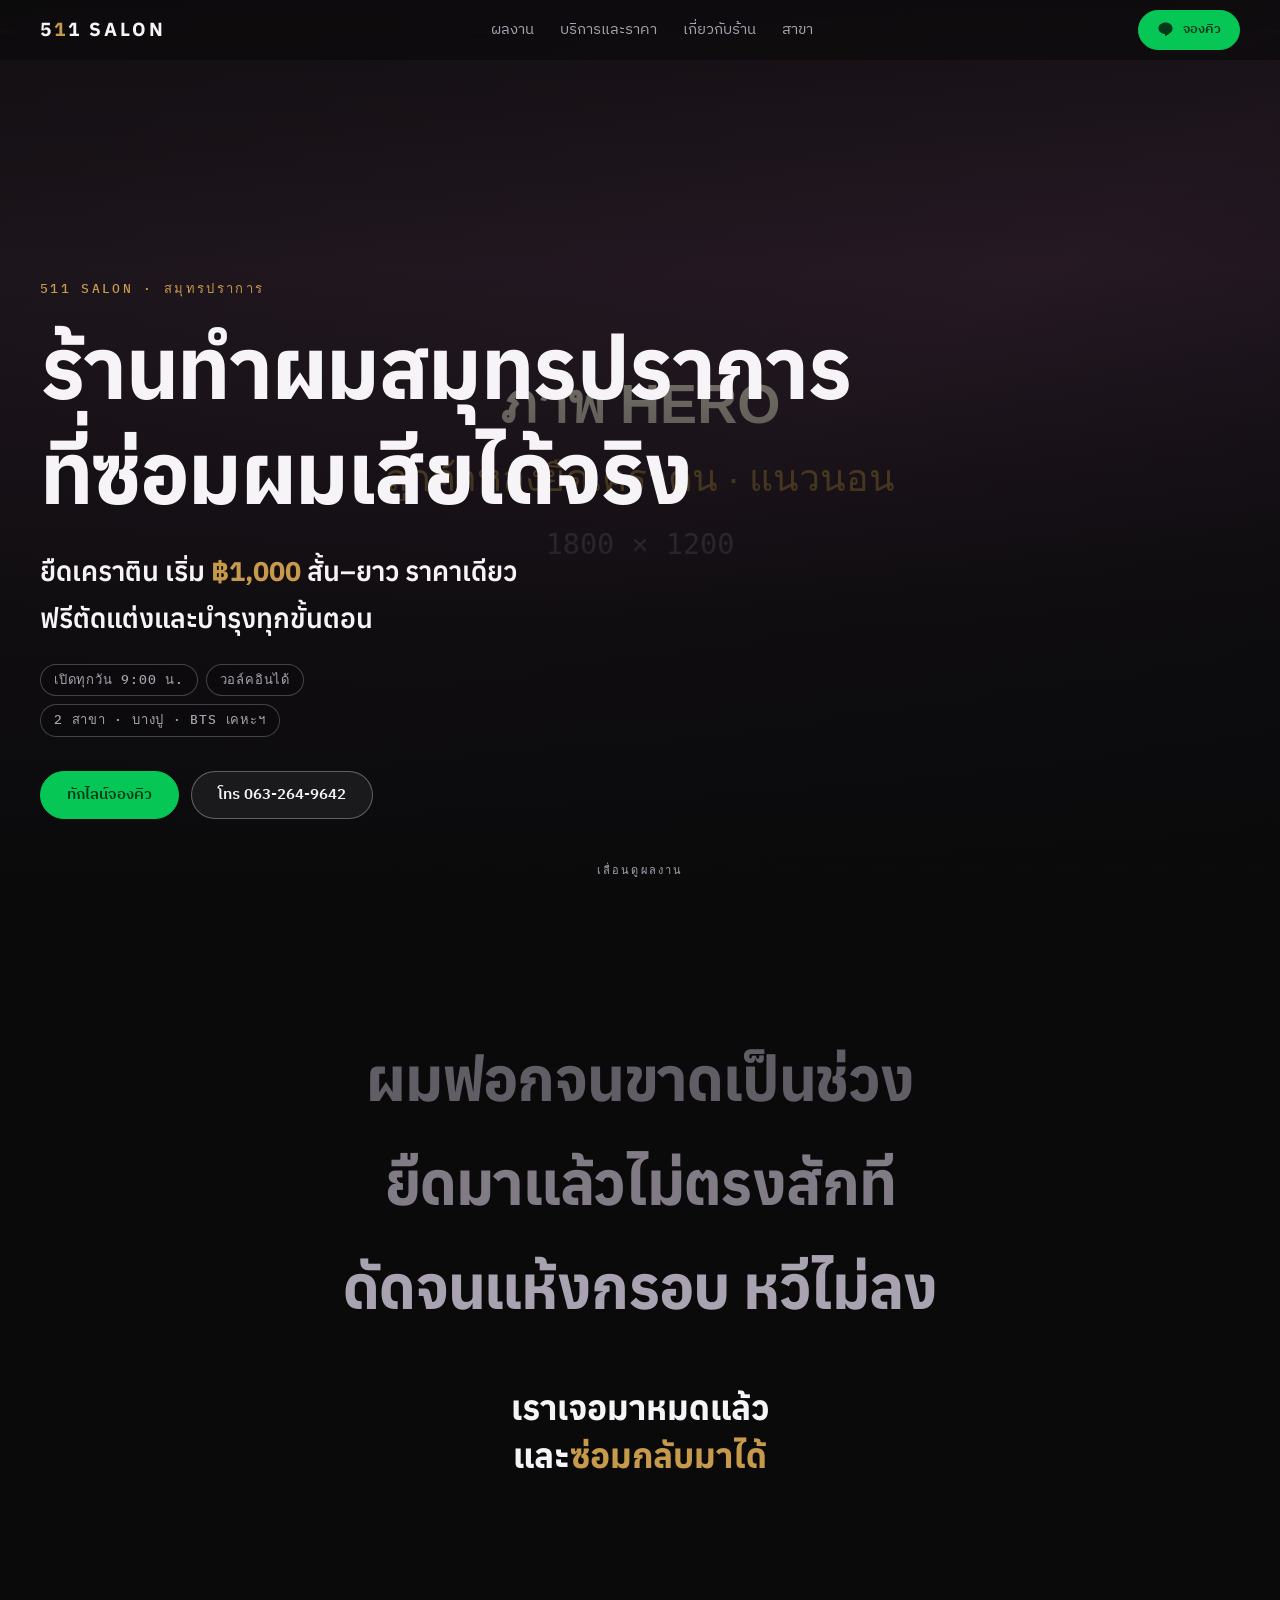
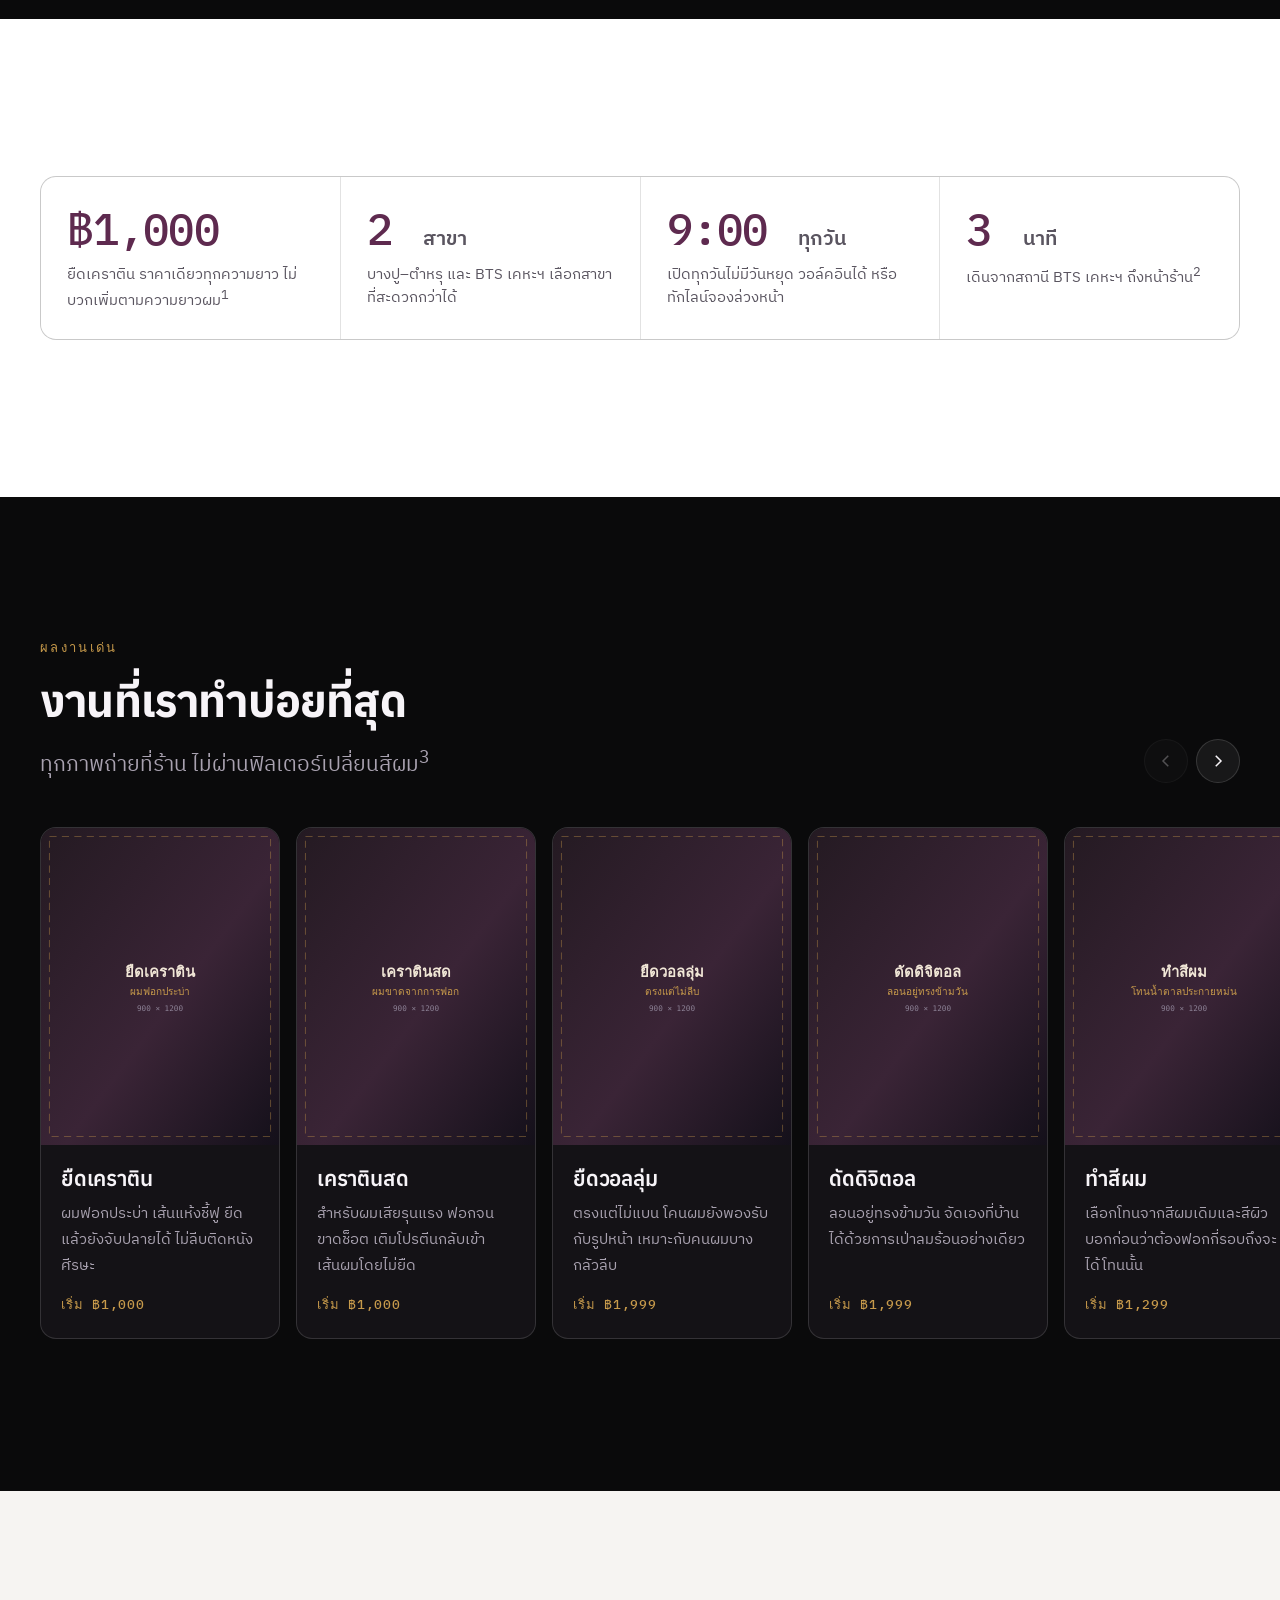
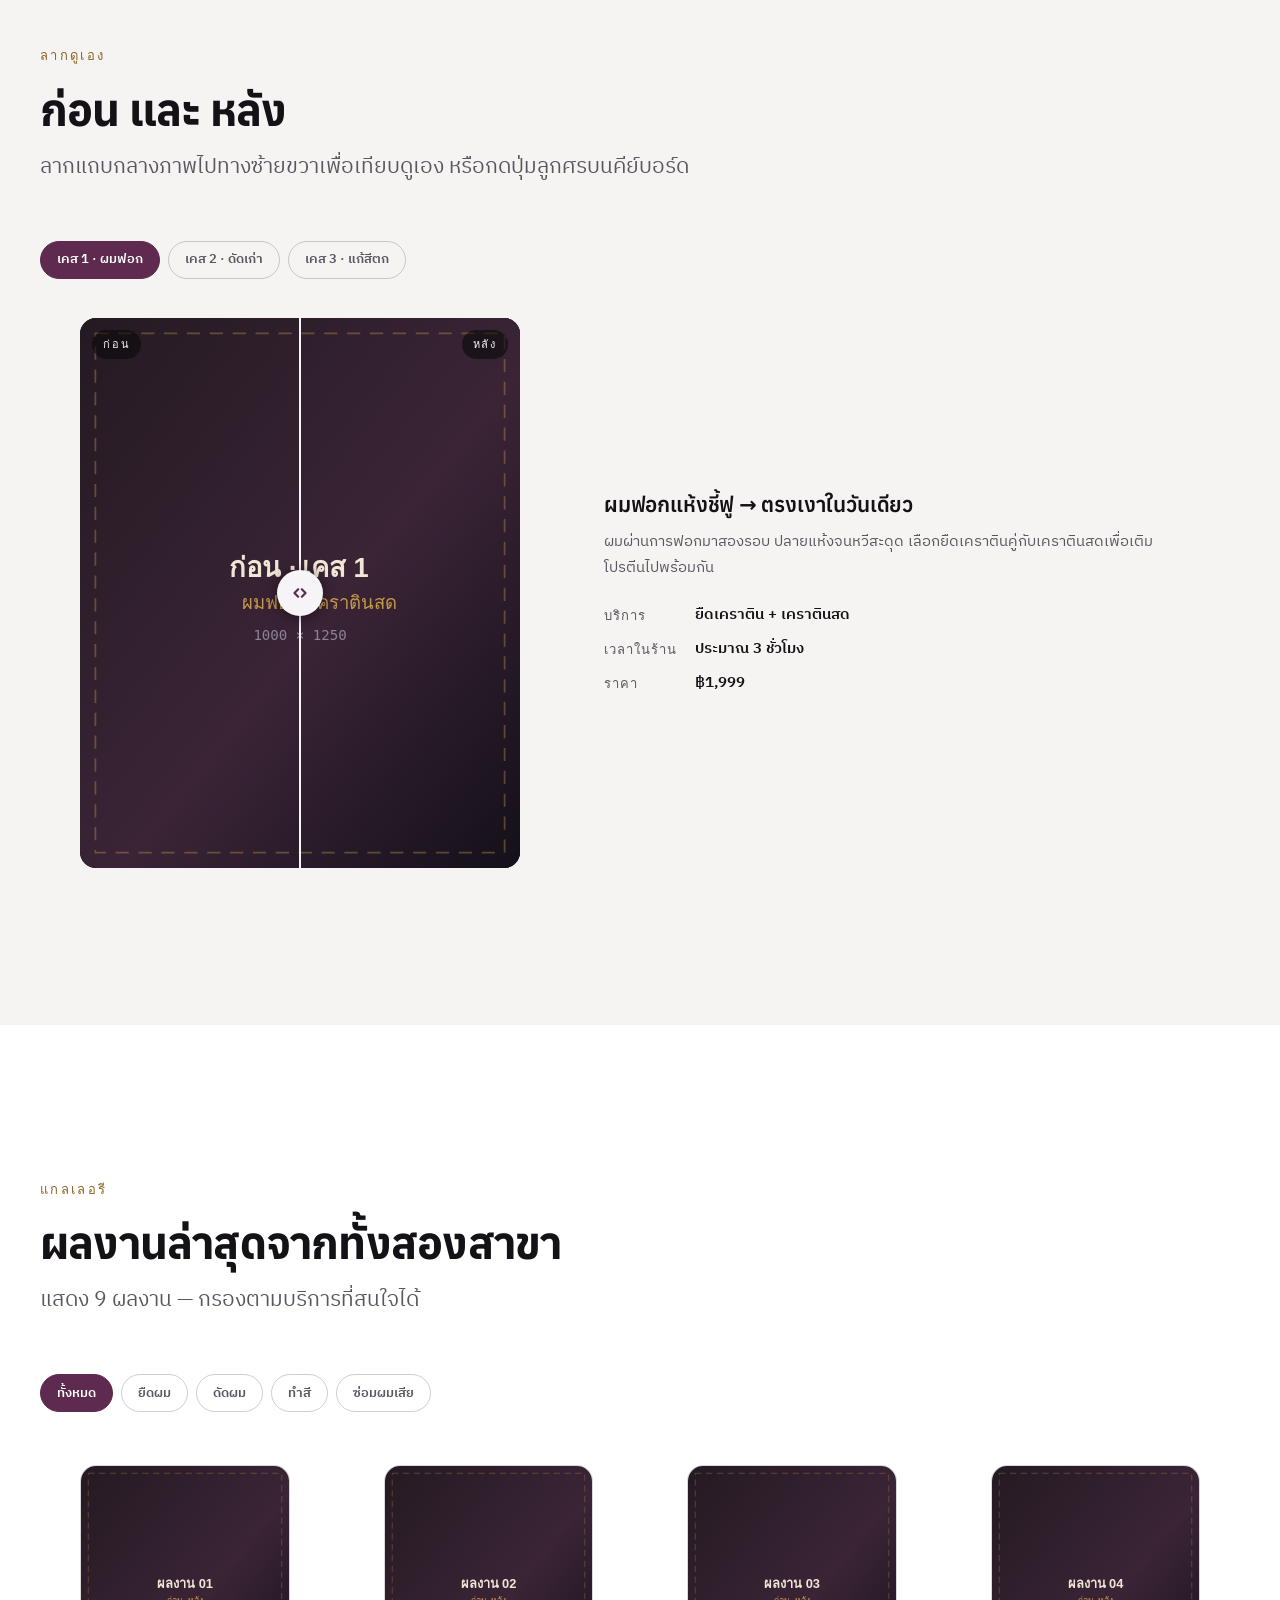
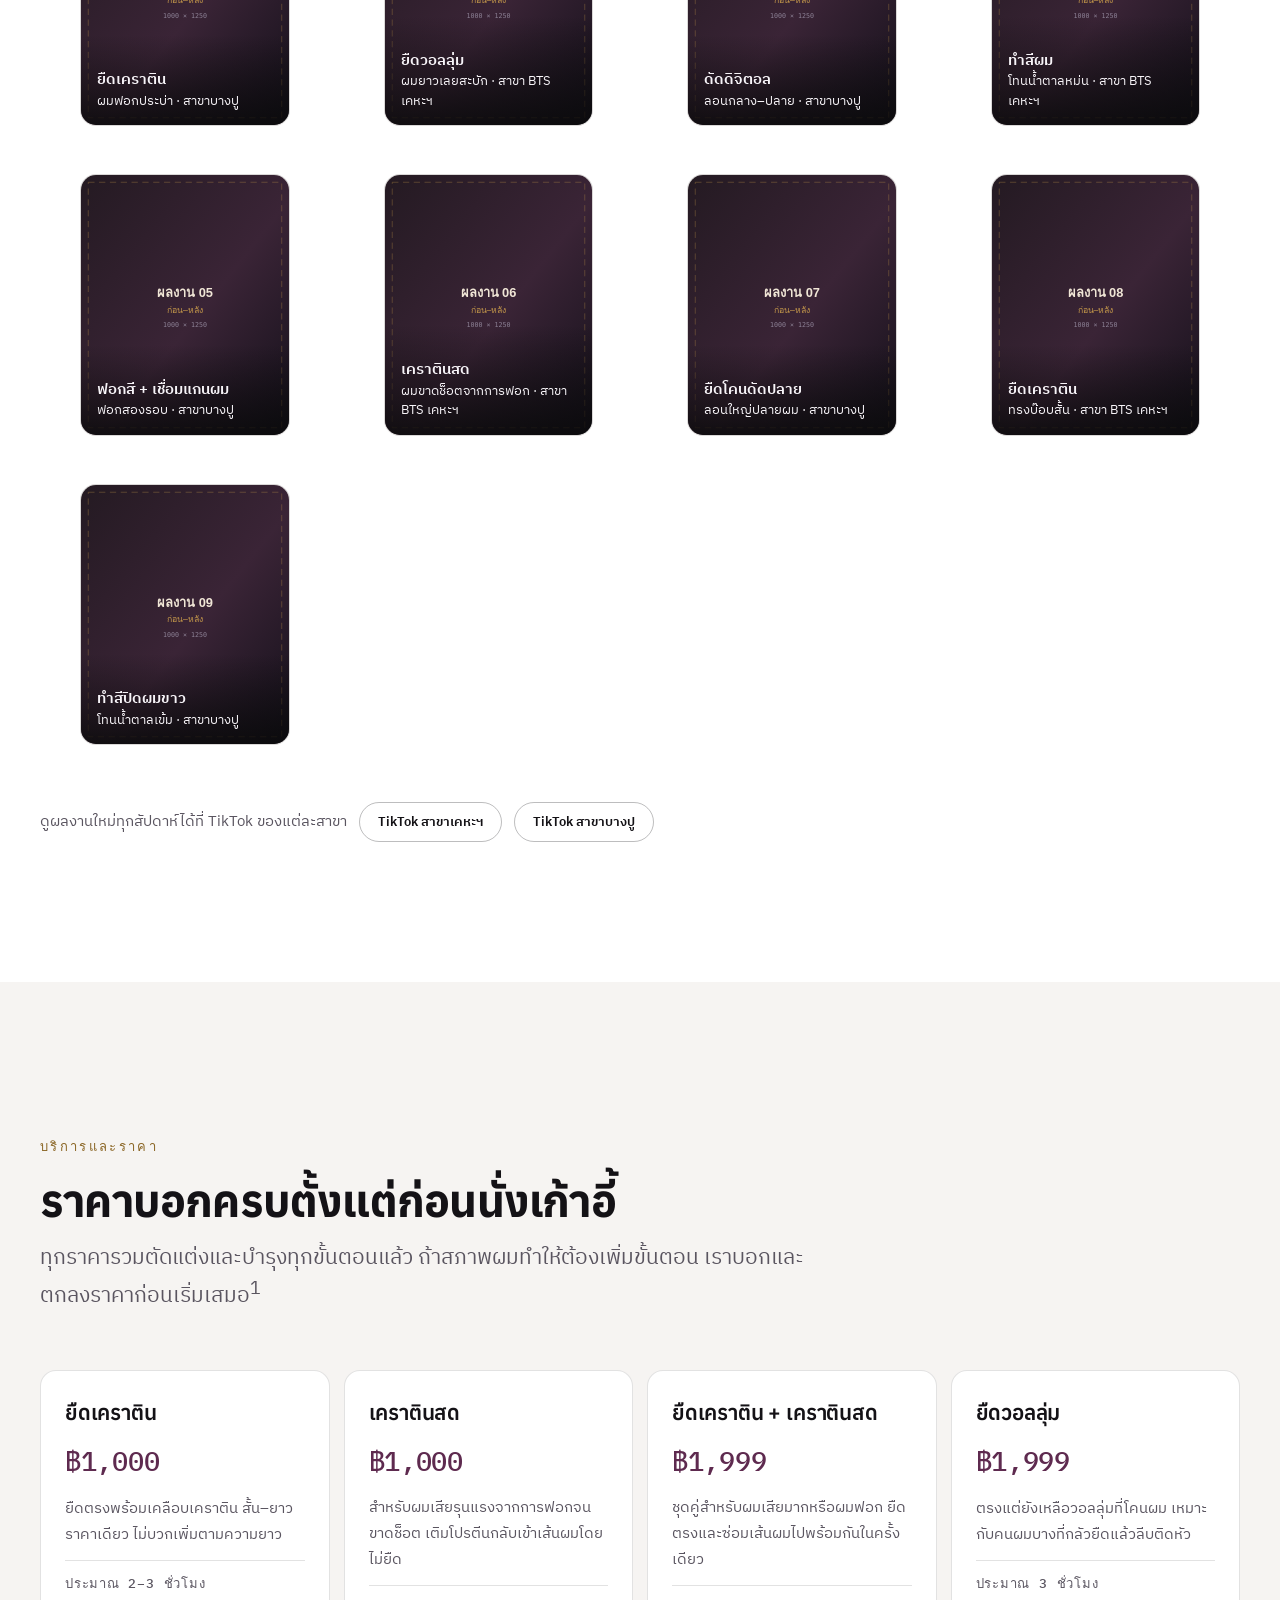
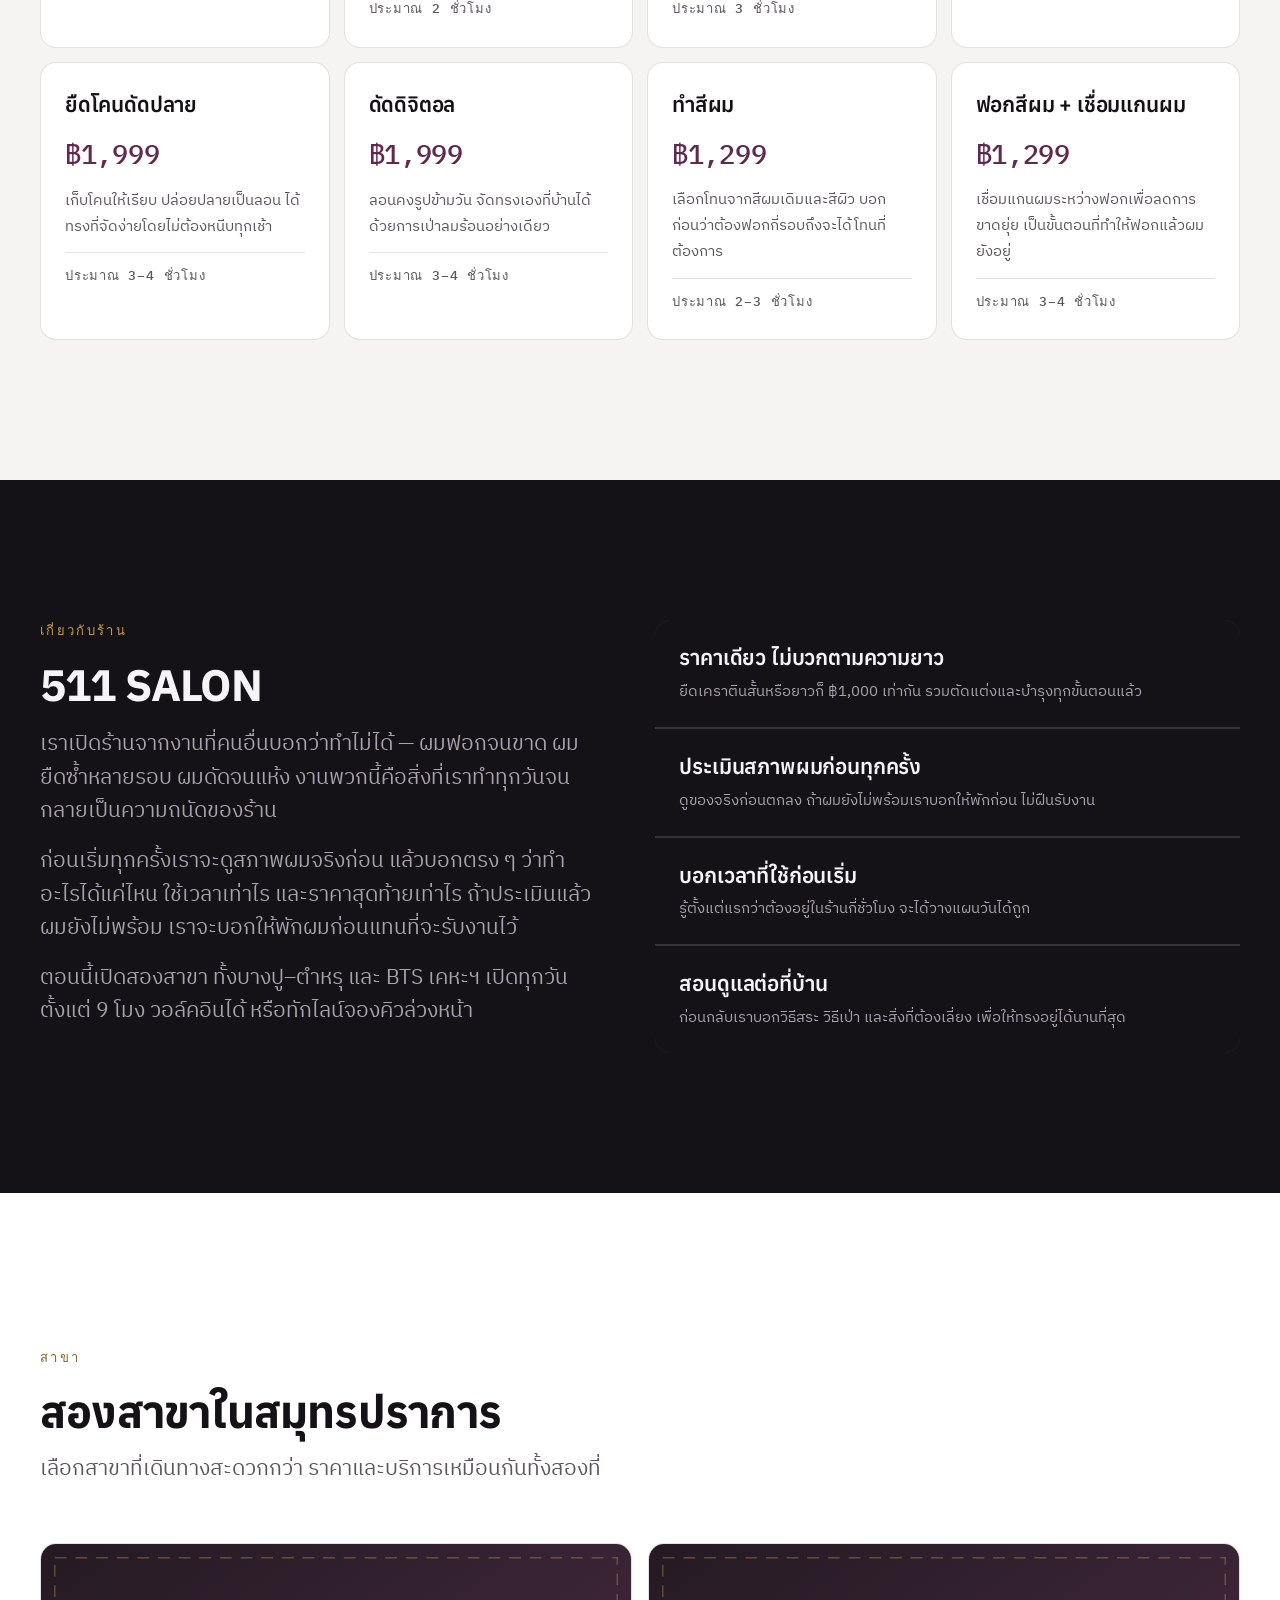
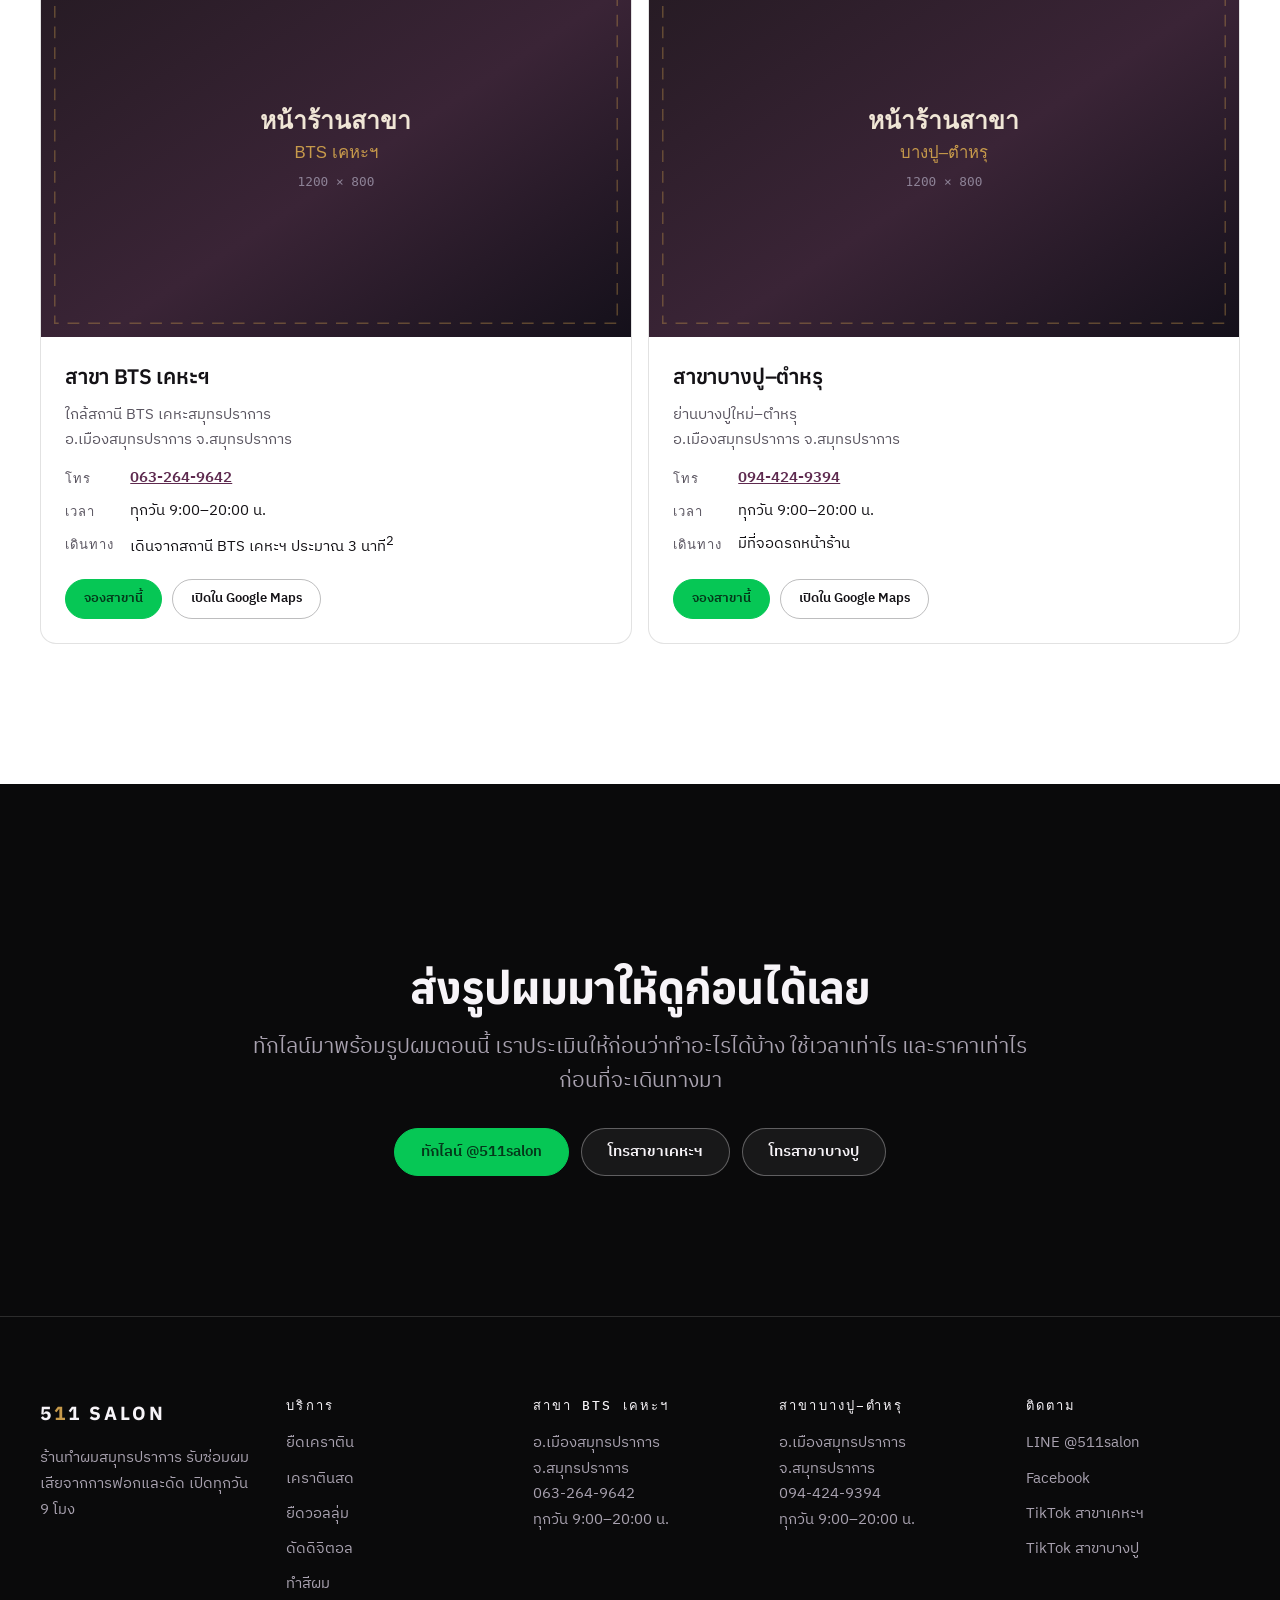
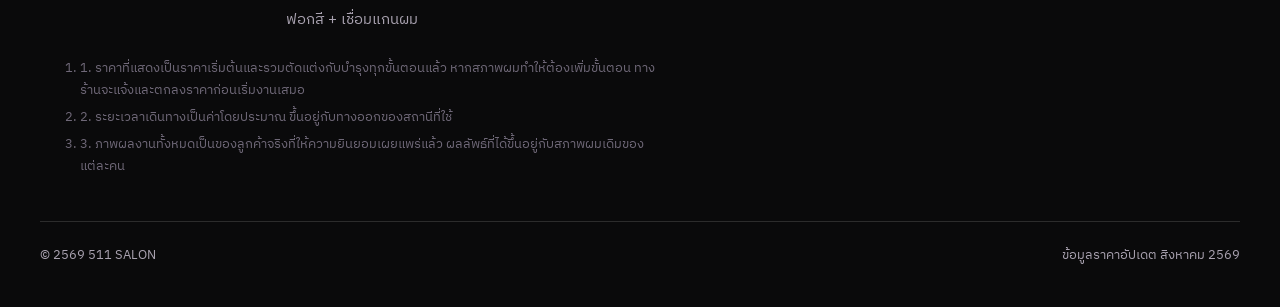
==== 511salon/index.html @ b37f5fd5 "Add 511 SALON landing page (phase 1) Single-page site introducing the salon and showing its work, bu" ====
<!DOCTYPE html>
<html lang="th">
<head>
<meta charset="utf-8">
<meta name="viewport" content="width=device-width, initial-scale=1">

<!-- ═══════════════════════════════════════════════════════════════════════
     TODO ก่อนขึ้นโดเมนจริง (511salon.com)
     1. ลบ <meta name="robots" content="noindex,nofollow"> บรรทัดล่างนี้
        (ตอนนี้กันไม่ให้ Google เก็บหน้าพรีวิวบน github.io ไปแข่งกับโดเมนจริง)
     2. เติมค่าที่ทำเครื่องหมาย TODO(ยืนยัน) ทุกจุด — ที่อยู่ พิกัด เบอร์ ลิงก์ LINE
     3. เปลี่ยนภาพใน assets/img/placeholder/ เป็นภาพจริง (ดู README.md)
     4. ใส่โค้ด GA4 ตรงท้าย <head>
     ═══════════════════════════════════════════════════════════════════════ -->
<meta name="robots" content="noindex,nofollow">

<title>511 SALON ร้านทำผมสมุทรปราการ | ยืดเคราติน 1,000 บางปู–BTS เคหะฯ</title>
<meta name="description" content="511 SALON ร้านทำผมสมุทรปราการ รับซ่อมผมเสียจากการฟอกและดัด ยืดเคราตินเริ่ม 1,000 บาท สั้น–ยาวราคาเดียว ฟรีตัดแต่งและบำรุงทุกขั้นตอน 2 สาขา บางปูและ BTS เคหะฯ เปิดทุกวัน 9 โมง วอล์คอินได้">
<link rel="canonical" href="https://511salon.com/">
<meta name="theme-color" content="#0A0A0B">

<meta property="og:type" content="website">
<meta property="og:locale" content="th_TH">
<meta property="og:site_name" content="511 SALON">
<meta property="og:title" content="511 SALON — ร้านทำผมสมุทรปราการ ที่ซ่อมผมเสียได้จริง">
<meta property="og:description" content="ยืดเคราตินเริ่ม 1,000 บาท สั้น–ยาวราคาเดียว ฟรีตัดแต่งและบำรุงทุกขั้นตอน 2 สาขา บางปูและ BTS เคหะฯ เปิดทุกวัน 9 โมง">
<meta property="og:url" content="https://511salon.com/">
<meta property="og:image" content="https://511salon.com/assets/img/placeholder/og.svg">
<meta property="og:image:width" content="1200">
<meta property="og:image:height" content="630">
<meta name="twitter:card" content="summary_large_image">

<link rel="icon" href="assets/img/favicon.svg" type="image/svg+xml">

<link rel="preload" as="font" type="font/woff2" crossorigin href="assets/fonts/anuphan-var-thai.woff2">
<link rel="preload" as="font" type="font/woff2" crossorigin href="assets/fonts/anuphan-var-latin.woff2">
<link rel="preload" as="font" type="font/woff2" crossorigin href="assets/fonts/plex-thai-400-thai.woff2">
<link rel="preload" as="image" href="assets/img/placeholder/hero.svg" fetchpriority="high">
<link rel="stylesheet" href="assets/css/main.css">

<script type="application/ld+json">
{
  "@context": "https://schema.org",
  "@graph": [
    {
      "@type": "Organization",
      "@id": "https://511salon.com/#org",
      "name": "511 SALON",
      "url": "https://511salon.com/",
      "logo": "https://511salon.com/assets/img/logo.png",
      "sameAs": [
        "https://www.facebook.com/p/511-SALON-61558333424240/",
        "https://www.tiktok.com/@511.salon",
        "https://www.tiktok.com/@511salon511",
        "https://www.tiktok.com/@511salon.bangpu"
      ]
    },
    {
      "@type": "WebSite",
      "@id": "https://511salon.com/#website",
      "url": "https://511salon.com/",
      "name": "511 SALON",
      "inLanguage": "th-TH",
      "publisher": { "@id": "https://511salon.com/#org" }
    },
    {
      "@type": "HairSalon",
      "@id": "https://511salon.com/#salon-keha",
      "name": "511 SALON สาขา BTS เคหะฯ",
      "url": "https://511salon.com/",
      "parentOrganization": { "@id": "https://511salon.com/#org" },
      "image": "https://511salon.com/assets/img/placeholder/branch-keha.svg",
      "telephone": "+66632649642",
      "priceRange": "฿฿",
      "currenciesAccepted": "THB",
      "paymentAccepted": "เงินสด, โอนผ่านธนาคาร, พร้อมเพย์",
      "address": {
        "@type": "PostalAddress",
        "streetAddress": "TODO(ยืนยัน): ที่อยู่เต็มสาขา BTS เคหะฯ",
        "addressLocality": "เมืองสมุทรปราการ",
        "addressRegion": "สมุทรปราการ",
        "postalCode": "TODO",
        "addressCountry": "TH"
      },
      "openingHoursSpecification": [{
        "@type": "OpeningHoursSpecification",
        "dayOfWeek": ["Monday","Tuesday","Wednesday","Thursday","Friday","Saturday","Sunday"],
        "opens": "09:00",
        "closes": "20:00"
      }],
      "areaServed": ["สมุทรปราการ","เคหะสมุทรปราการ","ตำหรุ","บางปู","สำโรง"],
      "makesOffer": [
        { "@type": "Offer", "itemOffered": { "@type": "Service", "name": "ยืดเคราติน" }, "price": "1000", "priceCurrency": "THB" },
        { "@type": "Offer", "itemOffered": { "@type": "Service", "name": "เคราตินสด" }, "price": "1000", "priceCurrency": "THB" },
        { "@type": "Offer", "itemOffered": { "@type": "Service", "name": "ยืดวอลลุ่ม" }, "price": "1999", "priceCurrency": "THB" },
        { "@type": "Offer", "itemOffered": { "@type": "Service", "name": "ดัดดิจิตอล" }, "price": "1999", "priceCurrency": "THB" },
        { "@type": "Offer", "itemOffered": { "@type": "Service", "name": "ทำสีผม" }, "price": "1299", "priceCurrency": "THB" },
        { "@type": "Offer", "itemOffered": { "@type": "Service", "name": "ฟอกสีผม + เชื่อมแกนผม" }, "price": "1299", "priceCurrency": "THB" }
      ]
    },
    {
      "@type": "HairSalon",
      "@id": "https://511salon.com/#salon-bangpu",
      "name": "511 SALON สาขาบางปู",
      "url": "https://511salon.com/",
      "parentOrganization": { "@id": "https://511salon.com/#org" },
      "image": "https://511salon.com/assets/img/placeholder/branch-bangpu.svg",
      "telephone": "+66944249394",
      "priceRange": "฿฿",
      "currenciesAccepted": "THB",
      "address": {
        "@type": "PostalAddress",
        "streetAddress": "TODO(ยืนยัน): ที่อยู่เต็มสาขาบางปู",
        "addressLocality": "เมืองสมุทรปราการ",
        "addressRegion": "สมุทรปราการ",
        "postalCode": "TODO",
        "addressCountry": "TH"
      },
      "openingHoursSpecification": [{
        "@type": "OpeningHoursSpecification",
        "dayOfWeek": ["Monday","Tuesday","Wednesday","Thursday","Friday","Saturday","Sunday"],
        "opens": "09:00",
        "closes": "20:00"
      }],
      "areaServed": ["บางปู","บางปูใหม่","ตำหรุ","สมุทรปราการ"]
    }
  ]
}
</script>
</head>

<body>
<a class="skip" href="#main">ข้ามไปที่เนื้อหา</a>

<!-- ═══ แถบนำทาง ═══════════════════════════════════════════════════════ -->
<header class="nav">
  <div class="shell">
    <a class="brand" href="#top">5<b>1</b>1 SALON</a>
    <ul class="navlinks" id="navlinks">
      <li><a href="#work">ผลงาน</a></li>
      <li><a href="#services">บริการและราคา</a></li>
      <li><a href="#about">เกี่ยวกับร้าน</a></li>
      <li><a href="#branches">สาขา</a></li>
    </ul>
    <!-- TODO(ยืนยัน): เปลี่ยนเป็นลิงก์ LINE OA ตัวจริง เช่น https://lin.ee/xxxxxxx -->
    <a class="btn btn-line btn-sm" href="https://line.me/R/ti/p/@511salon"
       data-ev="click_line" data-ev-where="nav" rel="noopener">
      <svg viewBox="0 0 24 24" fill="currentColor" aria-hidden="true"><path d="M12 2C6.5 2 2 5.7 2 10.2c0 4 3.6 7.4 8.4 8 .3.1.8.2.9.5.1.3.1.7 0 1l-.1.9c0 .3-.2 1 .9.6 1.1-.5 6-3.5 8.2-6h0C21.8 13.7 22 12 22 10.2 22 5.7 17.5 2 12 2Z"/></svg>
      จองคิว
    </a>
    <button class="navtoggle" type="button" aria-expanded="false" aria-controls="navlinks" aria-label="เปิดเมนู">
      <svg width="22" height="22" viewBox="0 0 24 24" fill="none" stroke="currentColor" stroke-width="2" aria-hidden="true"><path d="M3 6h18M3 12h18M3 18h18"/></svg>
    </button>
  </div>
</header>

<main id="main">

<!-- ═══ 01 · HERO ══════════════════════════════════════════════════════ -->
<section class="hero" id="top">
  <!-- TODO(ภาพ): แทนที่ด้วยภาพจริง 1800×1200 · ดูวิธีเปลี่ยนใน README.md -->
  <img class="hero-img" src="assets/img/placeholder/hero.svg" alt="" width="1800" height="1200" fetchpriority="high">
  <div class="shell">
    <p class="eyebrow">511 SALON · สมุทรปราการ</p>
    <h1>ร้านทำผมสมุทรปราการ<br>ที่ซ่อมผมเสียได้จริง</h1>
    <p class="hero-price">ยืดเคราติน เริ่ม <b>฿1,000</b> สั้น–ยาว ราคาเดียว<br>ฟรีตัดแต่งและบำรุงทุกขั้นตอน</p>
    <p class="hero-meta">
      <span>เปิดทุกวัน 9:00 น.</span>
      <span>วอล์คอินได้</span>
      <span>2 สาขา · บางปู · BTS เคหะฯ</span>
    </p>
    <div class="hero-cta">
      <a class="btn btn-line" href="https://line.me/R/ti/p/@511salon" data-ev="click_line" data-ev-where="hero" rel="noopener">ทักไลน์จองคิว</a>
      <a class="btn btn-ghost-d" href="tel:+66632649642" data-ev="click_phone" data-ev-where="hero">โทร 063-264-9642</a>
    </div>
  </div>
  <span class="scrollcue" aria-hidden="true">เลื่อนดูผลงาน</span>
</section>

<!-- ═══ 02 · บทเปิด ════════════════════════════════════════════════════ -->
<section class="sec sec-dark statement">
  <div class="shell">
    <ul>
      <li class="reveal">ผมฟอกจนขาดเป็นช่วง</li>
      <li class="reveal reveal-d1">ยืดมาแล้วไม่ตรงสักที</li>
      <li class="reveal reveal-d2">ดัดจนแห้งกรอบ หวีไม่ลง</li>
    </ul>
    <p class="punch reveal reveal-d3">เราเจอมาหมดแล้ว<br>และ<b>ซ่อมกลับมาได้</b></p>
  </div>
</section>

<!-- ═══ 03 · ไทล์ตัวเลข ════════════════════════════════════════════════ -->
<section class="sec sec-light">
  <div class="shell">
    <dl class="tiles reveal">
      <div class="tile">
        <dt><span data-count="1000" data-prefix="฿">฿1,000</span></dt>
        <dd>ยืดเคราติน ราคาเดียวทุกความยาว ไม่บวกเพิ่มตามความยาวผม<sup>1</sup></dd>
      </div>
      <div class="tile">
        <dt><span data-count="2">2</span> <small>สาขา</small></dt>
        <dd>บางปู–ตำหรุ และ BTS เคหะฯ เลือกสาขาที่สะดวกกว่าได้</dd>
      </div>
      <div class="tile">
        <dt>9:00 <small>ทุกวัน</small></dt>
        <dd>เปิดทุกวันไม่มีวันหยุด วอล์คอินได้ หรือทักไลน์จองล่วงหน้า</dd>
      </div>
      <div class="tile">
        <dt><span data-count="3">3</span> <small>นาที</small></dt>
        <dd>เดินจากสถานี BTS เคหะฯ ถึงหน้าร้าน<sup>2</sup></dd>
      </div>
    </dl>
  </div>
</section>

<!-- ═══ 04 · ผลงานเด่น (การ์ดเลื่อนแนวนอน) ═════════════════════════════ -->
<section class="sec sec-dark" id="work">
  <div class="shell">
    <div class="rail-head reveal">
      <div>
        <p class="eyebrow">ผลงานเด่น</p>
        <h2>งานที่เราทำบ่อยที่สุด</h2>
        <p class="lede">ทุกภาพถ่ายที่ร้าน ไม่ผ่านฟิลเตอร์เปลี่ยนสีผม<sup>3</sup></p>
      </div>
      <div class="rail-nav">
        <button class="rail-btn" type="button" data-rail-prev aria-label="เลื่อนไปทางซ้าย">
          <svg width="18" height="18" viewBox="0 0 24 24" fill="none" stroke="currentColor" stroke-width="2" aria-hidden="true"><path d="M15 19 8 12l7-7"/></svg>
        </button>
        <button class="rail-btn" type="button" data-rail-next aria-label="เลื่อนไปทางขวา">
          <svg width="18" height="18" viewBox="0 0 24 24" fill="none" stroke="currentColor" stroke-width="2" aria-hidden="true"><path d="m9 5 7 7-7 7"/></svg>
        </button>
      </div>
    </div>
  </div>

  <div class="shell">
    <div class="rail" data-rail tabindex="0" role="region" aria-label="ผลงานเด่นของร้าน เลื่อนแนวนอนได้">
      <article class="card-work">
        <img src="assets/img/placeholder/rail-keratin.svg" alt="ผมยาวประบ่าที่ผ่านการฟอกมาก่อน หลังยืดเคราตินแล้วตรงเงาเป็นเส้นเดียวกัน" width="900" height="1200" loading="lazy" decoding="async">
        <div class="body"><h3>ยืดเคราติน</h3><p>ผมฟอกประบ่า เส้นแห้งชี้ฟู ยืดแล้วยังจับปลายได้ ไม่ลีบติดหนังศีรษะ</p><p class="price">เริ่ม ฿1,000</p></div>
      </article>
      <article class="card-work">
        <img src="assets/img/placeholder/rail-treatment.svg" alt="ผมที่ขาดเป็นช่วงจากการฟอก หลังทำเคราตินสดแล้วเส้นผมกลับมาเรียบต่อเนื่อง" width="900" height="1200" loading="lazy" decoding="async">
        <div class="body"><h3>เคราตินสด</h3><p>สำหรับผมเสียรุนแรง ฟอกจนขาดช็อต เติมโปรตีนกลับเข้าเส้นผมโดยไม่ยืด</p><p class="price">เริ่ม ฿1,000</p></div>
      </article>
      <article class="card-work">
        <img src="assets/img/placeholder/rail-volume.svg" alt="ผมยาวหลังยืดวอลลุ่ม โคนผมยังมีวอลลุ่ม ปลายตรงเป็นระเบียบ" width="900" height="1200" loading="lazy" decoding="async">
        <div class="body"><h3>ยืดวอลลุ่ม</h3><p>ตรงแต่ไม่แบน โคนผมยังพองรับกับรูปหน้า เหมาะกับคนผมบางกลัวลีบ</p><p class="price">เริ่ม ฿1,999</p></div>
      </article>
      <article class="card-work">
        <img src="assets/img/placeholder/rail-perm.svg" alt="ลอนผมจากการดัดดิจิตอล ลอนเป็นระเบียบตั้งแต่กลางลงปลาย" width="900" height="1200" loading="lazy" decoding="async">
        <div class="body"><h3>ดัดดิจิตอล</h3><p>ลอนอยู่ทรงข้ามวัน จัดเองที่บ้านได้ด้วยการเป่าลมร้อนอย่างเดียว</p><p class="price">เริ่ม ฿1,999</p></div>
      </article>
      <article class="card-work">
        <img src="assets/img/placeholder/rail-color.svg" alt="ผมย้อมโทนน้ำตาลประกายหม่น ถ่ายใต้แสงธรรมชาติที่หน้าร้าน" width="900" height="1200" loading="lazy" decoding="async">
        <div class="body"><h3>ทำสีผม</h3><p>เลือกโทนจากสีผมเดิมและสีผิว บอกก่อนว่าต้องฟอกกี่รอบถึงจะได้โทนนั้น</p><p class="price">เริ่ม ฿1,299</p></div>
      </article>
      <article class="card-work">
        <img src="assets/img/placeholder/rail-bleach.svg" alt="ผมที่ฟอกสีพร้อมเชื่อมแกนผม ปลายผมยังไม่ขาดยุ่ยหลังฟอก" width="900" height="1200" loading="lazy" decoding="async">
        <div class="body"><h3>ฟอกสี + เชื่อมแกนผม</h3><p>เชื่อมแกนระหว่างฟอก ลดการขาดยุ่ยของเส้นผม ทำสีต่อได้ในวันเดียวกัน</p><p class="price">เริ่ม ฿1,299</p></div>
      </article>
    </div>
  </div>
</section>

<!-- ═══ 05 · ลากเทียบก่อน–หลัง ═════════════════════════════════════════ -->
<section class="sec sec-light2">
  <div class="shell">
    <div class="sechead reveal">
      <p class="eyebrow">ลากดูเอง</p>
      <h2>ก่อน และ หลัง</h2>
      <p class="lede">ลากแถบกลางภาพไปทางซ้ายขวาเพื่อเทียบดูเอง หรือกดปุ่มลูกศรบนคีย์บอร์ด</p>
    </div>

    <div class="cmp-tabs" role="tablist" aria-label="เลือกเคสผลงาน">
      <button class="chip" type="button" role="tab" aria-selected="true" data-case
              data-before="assets/img/placeholder/cmp-1-before.svg"
              data-after="assets/img/placeholder/cmp-1-after.svg"
              data-alt-before="ผมฟอกแห้งชี้ฟูก่อนเข้าร้าน"
              data-alt-after="ผมเส้นเดียวกันหลังยืดเคราตินและทำเคราตินสด ตรงเงาเรียบ"
              data-title="ผมฟอกแห้งชี้ฟู → ตรงเงาในวันเดียว"
              data-desc="ผมผ่านการฟอกมาสองรอบ ปลายแห้งจนหวีสะดุด เลือกยืดเคราตินคู่กับเคราตินสดเพื่อเติมโปรตีนไปพร้อมกัน"
              data-service="ยืดเคราติน + เคราตินสด" data-time="ประมาณ 3 ชั่วโมง" data-price="฿1,999">เคส 1 · ผมฟอก</button>
      <button class="chip" type="button" role="tab" aria-selected="false" data-case
              data-before="assets/img/placeholder/cmp-2-before.svg"
              data-after="assets/img/placeholder/cmp-2-after.svg"
              data-alt-before="ผมดัดเก่าที่ปลายแตกและทรงเสียก่อนแก้"
              data-alt-after="ผมหลังยืดวอลลุ่ม โคนพองปลายตรงเป็นระเบียบ"
              data-title="ดัดเก่าปลายแตก → ตรงแต่ไม่ลีบ"
              data-desc="ลอนเก่าคลายไม่เท่ากันจนทรงเสีย ใช้ยืดวอลลุ่มเพื่อเก็บทรงโดยยังเหลือวอลลุ่มที่โคน ไม่ให้แบนติดหัว"
              data-service="ยืดวอลลุ่ม" data-time="ประมาณ 3 ชั่วโมง" data-price="฿1,999">เคส 2 · ดัดเก่า</button>
      <button class="chip" type="button" role="tab" aria-selected="false" data-case
              data-before="assets/img/placeholder/cmp-3-before.svg"
              data-after="assets/img/placeholder/cmp-3-after.svg"
              data-alt-before="ผมย้อมที่สีตกกลายเป็นโทนส้ม"
              data-alt-after="ผมหลังฟอกและเชื่อมแกนผม ได้โทนน้ำตาลหม่นสม่ำเสมอ"
              data-title="สีตกเป็นส้ม → น้ำตาลหม่นเสมอกัน"
              data-desc="สีเดิมตกจนเหลือโทนส้มไม่เท่ากันทั้งหัว ฟอกพร้อมเชื่อมแกนผมเพื่อคุมความเสียหาย แล้วลงโทนใหม่ในวันเดียวกัน"
              data-service="ฟอกสีผม + เชื่อมแกนผม" data-time="ประมาณ 4 ชั่วโมง" data-price="฿1,299">เคส 3 · แก้สีตก</button>
    </div>

    <div class="cmp-wrap">
      <figure class="cmp reveal" data-compare style="--pos:50%">
        <span class="tag tag-b">ก่อน</span>
        <span class="tag tag-a">หลัง</span>
        <div class="before"><img src="assets/img/placeholder/cmp-1-before.svg" alt="ผมฟอกแห้งชี้ฟูก่อนเข้าร้าน" width="1000" height="1250" loading="lazy" decoding="async"></div>
        <div class="after"><img src="assets/img/placeholder/cmp-1-after.svg" alt="ผมเส้นเดียวกันหลังยืดเคราตินและทำเคราตินสด ตรงเงาเรียบ" width="1000" height="1250" loading="lazy" decoding="async"></div>
        <span class="handle" aria-hidden="true"></span>
        <input class="cmp-range" type="range" min="0" max="100" value="50" step="1"
               aria-label="เลื่อนเพื่อเทียบภาพก่อนและหลัง" data-ev="drag_compare">
      </figure>

      <div class="cmp-note reveal reveal-d1" data-compare-note>
        <h3>ผมฟอกแห้งชี้ฟู → ตรงเงาในวันเดียว</h3>
        <p>ผมผ่านการฟอกมาสองรอบ ปลายแห้งจนหวีสะดุด เลือกยืดเคราตินคู่กับเคราตินสดเพื่อเติมโปรตีนไปพร้อมกัน</p>
        <dl>
          <dt>บริการ</dt><dd data-fill-service>ยืดเคราติน + เคราตินสด</dd>
          <dt>เวลาในร้าน</dt><dd data-fill-time>ประมาณ 3 ชั่วโมง</dd>
          <dt>ราคา</dt><dd data-fill-price>฿1,999</dd>
        </dl>
      </div>
    </div>
  </div>
</section>

<!-- ═══ 06 · แกลเลอรีผลงาน ═════════════════════════════════════════════ -->
<section class="sec sec-light">
  <div class="shell">
    <div class="sechead reveal">
      <p class="eyebrow">แกลเลอรี</p>
      <h2>ผลงานล่าสุดจากทั้งสองสาขา</h2>
      <p class="lede">แสดง <span data-filter-count>9</span> ผลงาน — กรองตามบริการที่สนใจได้</p>
    </div>

    <div class="filters reveal" data-filters role="group" aria-label="กรองผลงานตามบริการ">
      <button class="chip" type="button" data-filter="all" aria-pressed="true">ทั้งหมด</button>
      <button class="chip" type="button" data-filter="straighten" aria-pressed="false">ยืดผม</button>
      <button class="chip" type="button" data-filter="perm" aria-pressed="false">ดัดผม</button>
      <button class="chip" type="button" data-filter="color" aria-pressed="false">ทำสี</button>
      <button class="chip" type="button" data-filter="repair" aria-pressed="false">ซ่อมผมเสีย</button>
    </div>

    <div class="grid-work">
      <figure class="work reveal" data-tags="straighten repair">
        <img src="assets/img/placeholder/work-01.svg" alt="ผมยาวประบ่าหลังยืดเคราติน ตรงเงาไม่ลีบติดหนังศีรษะ" width="1000" height="1250" loading="lazy" decoding="async">
        <figcaption><b>ยืดเคราติน</b>ผมฟอกประบ่า · สาขาบางปู</figcaption>
      </figure>
      <figure class="work reveal reveal-d1" data-tags="straighten">
        <img src="assets/img/placeholder/work-02.svg" alt="ผมยาวหลังยืดวอลลุ่ม โคนผมยังพองปลายตรง" width="1000" height="1250" loading="lazy" decoding="async">
        <figcaption><b>ยืดวอลลุ่ม</b>ผมยาวเลยสะบัก · สาขา BTS เคหะฯ</figcaption>
      </figure>
      <figure class="work reveal reveal-d2" data-tags="perm">
        <img src="assets/img/placeholder/work-03.svg" alt="ลอนผมจากการดัดดิจิตอล ลอนกลางถึงปลายเป็นระเบียบ" width="1000" height="1250" loading="lazy" decoding="async">
        <figcaption><b>ดัดดิจิตอล</b>ลอนกลาง–ปลาย · สาขาบางปู</figcaption>
      </figure>
      <figure class="work reveal" data-tags="color">
        <img src="assets/img/placeholder/work-04.svg" alt="ผมย้อมโทนน้ำตาลประกายหม่นทั้งหัว" width="1000" height="1250" loading="lazy" decoding="async">
        <figcaption><b>ทำสีผม</b>โทนน้ำตาลหม่น · สาขา BTS เคหะฯ</figcaption>
      </figure>
      <figure class="work reveal reveal-d1" data-tags="color repair">
        <img src="assets/img/placeholder/work-05.svg" alt="ผมหลังฟอกสีพร้อมเชื่อมแกนผม ปลายผมยังไม่ขาดยุ่ย" width="1000" height="1250" loading="lazy" decoding="async">
        <figcaption><b>ฟอกสี + เชื่อมแกนผม</b>ฟอกสองรอบ · สาขาบางปู</figcaption>
      </figure>
      <figure class="work reveal reveal-d2" data-tags="repair">
        <img src="assets/img/placeholder/work-06.svg" alt="ผมที่เคยขาดเป็นช่วงจากการฟอก หลังทำเคราตินสดแล้วเส้นเรียบต่อเนื่อง" width="1000" height="1250" loading="lazy" decoding="async">
        <figcaption><b>เคราตินสด</b>ผมขาดช็อตจากการฟอก · สาขา BTS เคหะฯ</figcaption>
      </figure>
      <figure class="work reveal" data-tags="straighten perm">
        <img src="assets/img/placeholder/work-07.svg" alt="ผมยืดโคนดัดปลาย โคนตรงปลายเป็นลอนใหญ่" width="1000" height="1250" loading="lazy" decoding="async">
        <figcaption><b>ยืดโคนดัดปลาย</b>ลอนใหญ่ปลายผม · สาขาบางปู</figcaption>
      </figure>
      <figure class="work reveal reveal-d1" data-tags="straighten">
        <img src="assets/img/placeholder/work-08.svg" alt="ผมสั้นระดับคางหลังยืดเคราติน ทรงบ๊อบเข้ารูป" width="1000" height="1250" loading="lazy" decoding="async">
        <figcaption><b>ยืดเคราติน</b>ทรงบ๊อบสั้น · สาขา BTS เคหะฯ</figcaption>
      </figure>
      <figure class="work reveal reveal-d2" data-tags="color">
        <img src="assets/img/placeholder/work-09.svg" alt="ผมทำสีปิดผมขาวโทนน้ำตาลเข้มเสมอกันทั้งหัว" width="1000" height="1250" loading="lazy" decoding="async">
        <figcaption><b>ทำสีปิดผมขาว</b>โทนน้ำตาลเข้ม · สาขาบางปู</figcaption>
      </figure>
    </div>

    <div class="gallery-more reveal">
      <p>ดูผลงานใหม่ทุกสัปดาห์ได้ที่ TikTok ของแต่ละสาขา</p>
      <a class="btn btn-ghost-l btn-sm" href="https://www.tiktok.com/@511.salon" rel="noopener" data-ev="click_social" data-ev-where="gallery">TikTok สาขาเคหะฯ</a>
      <a class="btn btn-ghost-l btn-sm" href="https://www.tiktok.com/@511salon.bangpu" rel="noopener" data-ev="click_social" data-ev-where="gallery">TikTok สาขาบางปู</a>
    </div>
  </div>
</section>

<!-- ═══ 07 · บริการและราคา ═════════════════════════════════════════════ -->
<section class="sec sec-light2" id="services">
  <div class="shell">
    <div class="sechead reveal">
      <p class="eyebrow">บริการและราคา</p>
      <h2>ราคาบอกครบตั้งแต่ก่อนนั่งเก้าอี้</h2>
      <p class="lede">ทุกราคารวมตัดแต่งและบำรุงทุกขั้นตอนแล้ว ถ้าสภาพผมทำให้ต้องเพิ่มขั้นตอน เราบอกและตกลงราคาก่อนเริ่มเสมอ<sup>1</sup></p>
    </div>

    <div class="grid-svc">
      <article class="svc reveal">
        <h3>ยืดเคราติน</h3>
        <p class="price">฿1,000</p>
        <p>ยืดตรงพร้อมเคลือบเคราติน สั้น–ยาวราคาเดียว ไม่บวกเพิ่มตามความยาว</p>
        <p class="meta">ประมาณ 2–3 ชั่วโมง</p>
      </article>
      <article class="svc reveal reveal-d1">
        <h3>เคราตินสด</h3>
        <p class="price">฿1,000</p>
        <p>สำหรับผมเสียรุนแรงจากการฟอกจนขาดช็อต เติมโปรตีนกลับเข้าเส้นผมโดยไม่ยืด</p>
        <p class="meta">ประมาณ 2 ชั่วโมง</p>
      </article>
      <article class="svc reveal reveal-d2">
        <h3>ยืดเคราติน + เคราตินสด</h3>
        <p class="price">฿1,999</p>
        <p>ชุดคู่สำหรับผมเสียมากหรือผมฟอก ยืดตรงและซ่อมเส้นผมไปพร้อมกันในครั้งเดียว</p>
        <p class="meta">ประมาณ 3 ชั่วโมง</p>
      </article>
      <article class="svc reveal">
        <h3>ยืดวอลลุ่ม</h3>
        <p class="price">฿1,999</p>
        <p>ตรงแต่ยังเหลือวอลลุ่มที่โคนผม เหมาะกับคนผมบางที่กลัวยืดแล้วลีบติดหัว</p>
        <p class="meta">ประมาณ 3 ชั่วโมง</p>
      </article>
      <article class="svc reveal reveal-d1">
        <h3>ยืดโคนดัดปลาย</h3>
        <p class="price">฿1,999</p>
        <p>เก็บโคนให้เรียบ ปล่อยปลายเป็นลอน ได้ทรงที่จัดง่ายโดยไม่ต้องหนีบทุกเช้า</p>
        <p class="meta">ประมาณ 3–4 ชั่วโมง</p>
      </article>
      <article class="svc reveal reveal-d2">
        <h3>ดัดดิจิตอล</h3>
        <p class="price">฿1,999</p>
        <p>ลอนคงรูปข้ามวัน จัดทรงเองที่บ้านได้ด้วยการเป่าลมร้อนอย่างเดียว</p>
        <p class="meta">ประมาณ 3–4 ชั่วโมง</p>
      </article>
      <article class="svc reveal">
        <h3>ทำสีผม</h3>
        <p class="price">฿1,299</p>
        <p>เลือกโทนจากสีผมเดิมและสีผิว บอกก่อนว่าต้องฟอกกี่รอบถึงจะได้โทนที่ต้องการ</p>
        <p class="meta">ประมาณ 2–3 ชั่วโมง</p>
      </article>
      <article class="svc reveal reveal-d1">
        <h3>ฟอกสีผม + เชื่อมแกนผม</h3>
        <p class="price">฿1,299</p>
        <p>เชื่อมแกนผมระหว่างฟอกเพื่อลดการขาดยุ่ย เป็นขั้นตอนที่ทำให้ฟอกแล้วผมยังอยู่</p>
        <p class="meta">ประมาณ 3–4 ชั่วโมง</p>
      </article>
    </div>
  </div>
</section>

<!-- ═══ 08 · เกี่ยวกับร้าน ═════════════════════════════════════════════ -->
<section class="sec sec-dark2" id="about">
  <div class="shell about">
    <div class="reveal">
      <p class="eyebrow">เกี่ยวกับร้าน</p>
      <h2>511 SALON</h2>
      <p class="lede">เราเปิดร้านจากงานที่คนอื่นบอกว่าทำไม่ได้ — ผมฟอกจนขาด ผมยืดซ้ำหลายรอบ ผมดัดจนแห้ง งานพวกนี้คือสิ่งที่เราทำทุกวันจนกลายเป็นความถนัดของร้าน</p>
      <p class="lede">ก่อนเริ่มทุกครั้งเราจะดูสภาพผมจริงก่อน แล้วบอกตรง ๆ ว่าทำอะไรได้แค่ไหน ใช้เวลาเท่าไร และราคาสุดท้ายเท่าไร ถ้าประเมินแล้วผมยังไม่พร้อม เราจะบอกให้พักผมก่อนแทนที่จะรับงานไว้</p>
      <!-- TODO(ยืนยัน): เปลี่ยนสองย่อหน้าบนเป็นเรื่องจริงของร้าน (เปิดปีไหน ใครเป็นช่างหลัก ความถนัด) -->
      <p class="lede">ตอนนี้เปิดสองสาขา ทั้งบางปู–ตำหรุ และ BTS เคหะฯ เปิดทุกวันตั้งแต่ 9 โมง วอล์คอินได้ หรือทักไลน์จองคิวล่วงหน้า</p>
    </div>

    <ul class="reasons reveal reveal-d1">
      <li>
        <h3>ราคาเดียว ไม่บวกตามความยาว</h3>
        <p>ยืดเคราตินสั้นหรือยาวก็ ฿1,000 เท่ากัน รวมตัดแต่งและบำรุงทุกขั้นตอนแล้ว</p>
      </li>
      <li>
        <h3>ประเมินสภาพผมก่อนทุกครั้ง</h3>
        <p>ดูของจริงก่อนตกลง ถ้าผมยังไม่พร้อมเราบอกให้พักก่อน ไม่ฝืนรับงาน</p>
      </li>
      <li>
        <h3>บอกเวลาที่ใช้ก่อนเริ่ม</h3>
        <p>รู้ตั้งแต่แรกว่าต้องอยู่ในร้านกี่ชั่วโมง จะได้วางแผนวันได้ถูก</p>
      </li>
      <li>
        <h3>สอนดูแลต่อที่บ้าน</h3>
        <p>ก่อนกลับเราบอกวิธีสระ วิธีเป่า และสิ่งที่ต้องเลี่ยง เพื่อให้ทรงอยู่ได้นานที่สุด</p>
      </li>
    </ul>
  </div>
</section>

<!-- ═══ 09 · สาขา ══════════════════════════════════════════════════════ -->
<section class="sec sec-light" id="branches">
  <div class="shell">
    <div class="sechead reveal">
      <p class="eyebrow">สาขา</p>
      <h2>สองสาขาในสมุทรปราการ</h2>
      <p class="lede">เลือกสาขาที่เดินทางสะดวกกว่า ราคาและบริการเหมือนกันทั้งสองที่</p>
    </div>

    <div class="grid-branch">
      <article class="branch reveal">
        <img src="assets/img/placeholder/branch-keha.svg" alt="หน้าร้าน 511 SALON สาขา BTS เคหะฯ" width="1200" height="800" loading="lazy" decoding="async">
        <div class="body">
          <h3>สาขา BTS เคหะฯ</h3>
          <!-- TODO(ยืนยัน): ที่อยู่เต็ม + รหัสไปรษณีย์ + จุดสังเกต + ที่จอดรถ -->
          <address>ใกล้สถานี BTS เคหะสมุทรปราการ<br>อ.เมืองสมุทรปราการ จ.สมุทรปราการ</address>
          <dl class="rows">
            <dt>โทร</dt><dd><a href="tel:+66632649642" data-ev="click_phone" data-ev-where="branch_keha">063-264-9642</a></dd>
            <dt>เวลา</dt><dd class="num">ทุกวัน 9:00–20:00 น.</dd>
            <dt>เดินทาง</dt><dd>เดินจากสถานี BTS เคหะฯ ประมาณ 3 นาที<sup>2</sup></dd>
          </dl>
          <div class="acts">
            <a class="btn btn-line btn-sm" href="https://line.me/R/ti/p/@511salon" rel="noopener" data-ev="click_line" data-ev-where="branch_keha">จองสาขานี้</a>
            <!-- TODO(ยืนยัน): เปลี่ยนเป็นลิงก์ Google Maps ของสาขาจริง -->
            <a class="btn btn-ghost-l btn-sm" href="https://maps.google.com/?q=511+SALON+เคหะสมุทรปราการ" rel="noopener" data-ev="click_map" data-ev-where="branch_keha">เปิดใน Google Maps</a>
          </div>
        </div>
      </article>

      <article class="branch reveal reveal-d1">
        <img src="assets/img/placeholder/branch-bangpu.svg" alt="หน้าร้าน 511 SALON สาขาบางปู" width="1200" height="800" loading="lazy" decoding="async">
        <div class="body">
          <h3>สาขาบางปู–ตำหรุ</h3>
          <!-- TODO(ยืนยัน): ที่อยู่เต็ม + รหัสไปรษณีย์ + จุดสังเกต + ที่จอดรถ -->
          <address>ย่านบางปูใหม่–ตำหรุ<br>อ.เมืองสมุทรปราการ จ.สมุทรปราการ</address>
          <dl class="rows">
            <dt>โทร</dt><dd><a href="tel:+66944249394" data-ev="click_phone" data-ev-where="branch_bangpu">094-424-9394</a></dd>
            <dt>เวลา</dt><dd class="num">ทุกวัน 9:00–20:00 น.</dd>
            <dt>เดินทาง</dt><dd>มีที่จอดรถหน้าร้าน</dd>
          </dl>
          <div class="acts">
            <a class="btn btn-line btn-sm" href="https://line.me/R/ti/p/@511salon" rel="noopener" data-ev="click_line" data-ev-where="branch_bangpu">จองสาขานี้</a>
            <a class="btn btn-ghost-l btn-sm" href="https://maps.google.com/?q=511+SALON+บางปู" rel="noopener" data-ev="click_map" data-ev-where="branch_bangpu">เปิดใน Google Maps</a>
          </div>
        </div>
      </article>
    </div>
  </div>
</section>

<!-- ═══ 10 · ปิดการขาย ═════════════════════════════════════════════════ -->
<section class="sec sec-dark cta" id="booking">
  <div class="shell">
    <p class="eyebrow reveal">จองคิว</p>
    <h2 class="reveal">ส่งรูปผมมาให้ดูก่อนได้เลย</h2>
    <p class="lede reveal reveal-d1">ทักไลน์มาพร้อมรูปผมตอนนี้ เราประเมินให้ก่อนว่าทำอะไรได้บ้าง ใช้เวลาเท่าไร และราคาเท่าไร ก่อนที่จะเดินทางมา</p>
    <div class="btns reveal reveal-d2">
      <a class="btn btn-line" href="https://line.me/R/ti/p/@511salon" rel="noopener" data-ev="click_line" data-ev-where="cta">ทักไลน์ @511salon</a>
      <a class="btn btn-ghost-d" href="tel:+66632649642" data-ev="click_phone" data-ev-where="cta">โทรสาขาเคหะฯ</a>
      <a class="btn btn-ghost-d" href="tel:+66944249394" data-ev="click_phone" data-ev-where="cta">โทรสาขาบางปู</a>
    </div>
  </div>
</section>

</main>

<!-- ═══ ฟุตเตอร์ ═══════════════════════════════════════════════════════ -->
<footer class="foot">
  <div class="shell">
    <div class="foot-grid">
      <div>
        <a class="brand" href="#top">5<b>1</b>1 SALON</a>
        <p style="margin-top:14px;max-width:30ch">ร้านทำผมสมุทรปราการ รับซ่อมผมเสียจากการฟอกและดัด เปิดทุกวัน 9 โมง</p>
      </div>
      <div>
        <h3>บริการ</h3>
        <ul>
          <li><a href="#services">ยืดเคราติน</a></li>
          <li><a href="#services">เคราตินสด</a></li>
          <li><a href="#services">ยืดวอลลุ่ม</a></li>
          <li><a href="#services">ดัดดิจิตอล</a></li>
          <li><a href="#services">ทำสีผม</a></li>
          <li><a href="#services">ฟอกสี + เชื่อมแกนผม</a></li>
        </ul>
      </div>
      <div>
        <h3>สาขา BTS เคหะฯ</h3>
        <address>
          อ.เมืองสมุทรปราการ จ.สมุทรปราการ<br>
          <a href="tel:+66632649642">063-264-9642</a><br>
          ทุกวัน 9:00–20:00 น.
        </address>
      </div>
      <div>
        <h3>สาขาบางปู–ตำหรุ</h3>
        <address>
          อ.เมืองสมุทรปราการ จ.สมุทรปราการ<br>
          <a href="tel:+66944249394">094-424-9394</a><br>
          ทุกวัน 9:00–20:00 น.
        </address>
      </div>
      <div>
        <h3>ติดตาม</h3>
        <ul>
          <li><a href="https://line.me/R/ti/p/@511salon" rel="noopener" data-ev="click_line" data-ev-where="footer">LINE @511salon</a></li>
          <li><a href="https://www.facebook.com/p/511-SALON-61558333424240/" rel="noopener">Facebook</a></li>
          <li><a href="https://www.tiktok.com/@511.salon" rel="noopener">TikTok สาขาเคหะฯ</a></li>
          <li><a href="https://www.tiktok.com/@511salon.bangpu" rel="noopener">TikTok สาขาบางปู</a></li>
        </ul>
      </div>
    </div>

    <ol class="footnotes">
      <li>1. ราคาที่แสดงเป็นราคาเริ่มต้นและรวมตัดแต่งกับบำรุงทุกขั้นตอนแล้ว หากสภาพผมทำให้ต้องเพิ่มขั้นตอน ทางร้านจะแจ้งและตกลงราคาก่อนเริ่มงานเสมอ</li>
      <li>2. ระยะเวลาเดินทางเป็นค่าโดยประมาณ ขึ้นอยู่กับทางออกของสถานีที่ใช้</li>
      <li>3. ภาพผลงานทั้งหมดเป็นของลูกค้าจริงที่ให้ความยินยอมเผยแพร่แล้ว ผลลัพธ์ที่ได้ขึ้นอยู่กับสภาพผมเดิมของแต่ละคน</li>
    </ol>

    <div class="foot-base">
      <span>© 2569 511 SALON</span>
      <span>ข้อมูลราคาอัปเดต สิงหาคม 2569</span>
    </div>
  </div>
</footer>

<!-- แถบจองตรึงล่าง (มือถือ) -->
<div class="bookbar">
  <a class="btn btn-line" href="https://line.me/R/ti/p/@511salon" rel="noopener" data-ev="click_line" data-ev-where="bookbar">ทักไลน์จองคิว</a>
  <a class="btn btn-ghost-d" href="tel:+66632649642" data-ev="click_phone" data-ev-where="bookbar">โทร</a>
</div>

<script type="module" src="assets/js/main.js"></script>
</body>
</html>
---- 511salon/assets/css/main.css ----
/* =========================================================================
   511 SALON — main.css
   โครงไฟล์: 1 tokens · 2 fonts · 3 base · 4 nav · 5 sections · 6 components
             7 footer · 8 motion
   สีและฟอนต์ทั้งหมดมาจาก design blueprint §3 — แก้ที่ token ชั้นบนสุดเท่านั้น
   ========================================================================= */

/* ---------- 1. tokens ---------------------------------------------------- */
:root{
  /* พื้น */
  --obsidian:#0A0A0B;        /* พื้นบทมืด */
  --obsidian-2:#141216;      /* พื้นบทมืดชั้นสอง */
  --porcelain:#FFFFFF;       /* พื้นบทสว่าง */
  --porcelain-2:#F6F4F2;     /* พื้นบทสว่างชั้นสอง */

  /* แบรนด์ */
  --plum:#5E2A4F;
  --plum-lift:#C79FBA;       /* พลัมสว่างพอสำหรับตัวอักษรบนพื้นมืด */
  --gold:#C79A4B;
  --gold-deep:#8A6524;       /* ทองเข้มพอสำหรับตัวอักษรบนพื้นสว่าง */
  --line-green:#06C755;      /* ปุ่มจองเท่านั้น ห้ามใช้ตกแต่ง */

  /* ตัวอักษร */
  --ink:#141216;             /* บนพื้นสว่าง */
  --ink-2:#5A5560;
  --snow:#F7F4F8;            /* บนพื้นมืด */
  --snow-2:#A9A2B0;

  --rule-dark:rgba(247,244,248,.14);
  --rule-light:rgba(20,18,22,.12);

  --f-display:"Anuphan","IBM Plex Sans Thai",system-ui,sans-serif;
  --f-body:"IBM Plex Sans Thai","Anuphan",system-ui,sans-serif;
  --f-mono:"IBM Plex Mono",ui-monospace,monospace;

  /* สเกลตัวอักษร 13·15·17·21·27·34·44·60·84 */
  --t-xs:13px; --t-sm:15px; --t-md:17px; --t-lg:21px;
  --t-xl:clamp(23px,3vw,27px);
  --t-2xl:clamp(27px,4vw,34px);
  --t-3xl:clamp(31px,5vw,44px);
  --t-4xl:clamp(38px,7vw,60px);
  --t-5xl:clamp(44px,9vw,84px);

  --gap:clamp(20px,4vw,40px);
  --sec-y:clamp(72px,11vw,140px);
  --r-card:16px;
  --r-pill:999px;
  --nav-h:60px;
  --maxw:1280px;
}

/* ---------- 2. fonts ----------------------------------------------------- */
/* Anuphan (OFL) — variable font ไฟล์เดียวครอบน้ำหนัก 500–700 */
@font-face{font-family:Anuphan;font-style:normal;font-weight:500 700;font-display:swap;
  src:url(../fonts/anuphan-var-thai.woff2) format("woff2");
  unicode-range:U+02D7,U+0303,U+0331,U+0E01-0E5B,U+200C-200D,U+25CC}
@font-face{font-family:Anuphan;font-style:normal;font-weight:500 700;font-display:swap;
  src:url(../fonts/anuphan-var-latin.woff2) format("woff2");
  unicode-range:U+0000-00FF,U+0131,U+0152-0153,U+02BB-02BC,U+02C6,U+02DA,U+02DC,U+2000-206F,U+20AC,U+2122,U+2212,U+FEFF,U+FFFD}

/* IBM Plex Sans Thai (OFL) */
@font-face{font-family:"IBM Plex Sans Thai";font-style:normal;font-weight:400;font-display:swap;
  src:url(../fonts/plex-thai-400-thai.woff2) format("woff2");
  unicode-range:U+02D7,U+0303,U+0331,U+0E01-0E5B,U+200C-200D,U+25CC}
@font-face{font-family:"IBM Plex Sans Thai";font-style:normal;font-weight:400;font-display:swap;
  src:url(../fonts/plex-thai-400-latin.woff2) format("woff2");
  unicode-range:U+0000-00FF,U+0131,U+0152-0153,U+02BB-02BC,U+02C6,U+02DA,U+02DC,U+2000-206F,U+20AC,U+2122,U+2212,U+FEFF,U+FFFD}
@font-face{font-family:"IBM Plex Sans Thai";font-style:normal;font-weight:600;font-display:swap;
  src:url(../fonts/plex-thai-600-thai.woff2) format("woff2");
  unicode-range:U+02D7,U+0303,U+0331,U+0E01-0E5B,U+200C-200D,U+25CC}
@font-face{font-family:"IBM Plex Sans Thai";font-style:normal;font-weight:600;font-display:swap;
  src:url(../fonts/plex-thai-600-latin.woff2) format("woff2");
  unicode-range:U+0000-00FF,U+0131,U+0152-0153,U+02BB-02BC,U+02C6,U+02DA,U+02DC,U+2000-206F,U+20AC,U+2122,U+2212,U+FEFF,U+FFFD}

/* IBM Plex Mono (OFL) — ละตินอย่างเดียว ใช้กับตัวเลขและป้าย */
@font-face{font-family:"IBM Plex Mono";font-style:normal;font-weight:500;font-display:swap;
  src:url(../fonts/plex-mono-500-latin.woff2) format("woff2");
  unicode-range:U+0000-00FF,U+0131,U+0152-0153,U+02BB-02BC,U+02C6,U+02DA,U+02DC,U+2000-206F,U+20AC,U+2122,U+2212,U+FEFF,U+FFFD}

/* ---------- 3. base ------------------------------------------------------ */
*,*::before,*::after{box-sizing:border-box}
html{scroll-behavior:smooth;-webkit-text-size-adjust:100%}
body{
  margin:0;background:var(--porcelain);color:var(--ink);
  font-family:var(--f-body);font-size:var(--t-md);line-height:1.75;
  -webkit-font-smoothing:antialiased;overflow-x:hidden;
}
img,svg,video{display:block;max-width:100%;height:auto}
a{color:inherit}
button{font:inherit;color:inherit}
:focus-visible{outline:3px solid var(--gold);outline-offset:3px;border-radius:4px}

/* ไทยต้องการที่ว่างบนบรรทัดมากกว่าละติน เพราะสระบนซ้อนวรรณยุกต์ได้ถึงสองชั้น
   line-height ต่ำกว่า 1.22 ที่ขนาดพาดหัวจะทำให้บรรทัดชนกัน */
h1,h2,h3{font-family:var(--f-display);font-weight:700;line-height:1.25;
  letter-spacing:-.018em;margin:0;text-wrap:balance}
h1{font-size:var(--t-5xl)}
h2{font-size:var(--t-3xl)}
h3{font-size:var(--t-lg);font-weight:600;letter-spacing:-.008em;line-height:1.45}
p{margin:0;max-width:62ch}

.shell{width:100%;max-width:var(--maxw);margin-inline:auto;padding-inline:var(--gap)}
.skip{position:absolute;left:-9999px;top:0;z-index:200;background:var(--plum);color:#fff;
  padding:12px 20px;border-radius:0 0 var(--r-card) 0}
.skip:focus{left:0}

/* ป้ายกำกับหมวด */
.eyebrow{font-family:var(--f-mono);font-weight:500;font-size:var(--t-xs);
  letter-spacing:.18em;text-transform:uppercase;margin:0 0 14px}
.num{font-variant-numeric:tabular-nums}

/* ---------- 4. nav ------------------------------------------------------- */
.nav{position:fixed;inset:0 0 auto;z-index:100;height:var(--nav-h);
  display:flex;align-items:center;
  background:rgba(10,10,11,.62);backdrop-filter:saturate(160%) blur(18px);
  -webkit-backdrop-filter:saturate(160%) blur(18px);
  border-bottom:1px solid transparent;transition:background .3s,border-color .3s}
.nav.is-stuck{background:rgba(10,10,11,.88);border-bottom-color:var(--rule-dark)}
.nav .shell{display:flex;align-items:center;gap:24px}
.brand{font-family:var(--f-display);font-weight:700;font-size:19px;letter-spacing:.16em;
  color:var(--snow);text-decoration:none;white-space:nowrap}
.brand b{color:var(--gold);font-weight:700}
.navlinks{display:flex;gap:26px;margin-inline:auto;list-style:none;padding:0;margin-block:0}
.navlinks a{font-size:var(--t-sm);color:var(--snow-2);text-decoration:none;transition:color .2s}
.navlinks a:hover{color:var(--snow)}
.navtoggle{display:none;background:none;border:0;padding:8px;cursor:pointer;color:var(--snow)}

@media (max-width:860px){
  .navlinks{position:fixed;inset:var(--nav-h) 0 auto;flex-direction:column;gap:0;
    background:rgba(10,10,11,.97);backdrop-filter:blur(20px);padding:8px 0 20px;
    border-bottom:1px solid var(--rule-dark);
    transform:translateY(-8px);opacity:0;pointer-events:none;transition:opacity .22s,transform .22s}
  .navlinks.is-open{opacity:1;transform:none;pointer-events:auto}
  .navlinks a{display:block;padding:13px var(--gap);font-size:var(--t-md)}
  .navtoggle{display:block;order:3}
  .nav .btn-line{order:2}
  .brand{margin-inline-end:auto}
}

/* ---------- 5. sections -------------------------------------------------- */
.sec{padding-block:var(--sec-y)}
section[id]{scroll-margin-top:calc(var(--nav-h) + 8px)}
.sec-dark{background:var(--obsidian);color:var(--snow)}
.sec-dark2{background:var(--obsidian-2);color:var(--snow)}
.sec-light{background:var(--porcelain);color:var(--ink)}
.sec-light2{background:var(--porcelain-2);color:var(--ink)}
.sec-dark .eyebrow,.sec-dark2 .eyebrow{color:var(--gold)}
.sec-light .eyebrow,.sec-light2 .eyebrow{color:var(--gold-deep)}
.sec-dark .lede,.sec-dark2 .lede{color:var(--snow-2)}
.sec-light .lede,.sec-light2 .lede{color:var(--ink-2)}
.lede{font-size:var(--t-lg);line-height:1.6;margin-top:16px}

.sechead{margin-bottom:clamp(32px,5vw,56px)}
.sechead p{margin-top:14px}

/* ---------- hero --------------------------------------------------------- */
.hero{position:relative;min-height:100svh;display:flex;align-items:flex-end;
  background:var(--obsidian);color:var(--snow);overflow:hidden;isolation:isolate}
.hero-img{position:absolute;inset:0;width:100%;height:100%;object-fit:cover;z-index:-2}
.hero::after{content:"";position:absolute;inset:0;z-index:-1;
  background:linear-gradient(180deg,rgba(10,10,11,.74) 0%,rgba(10,10,11,.42) 30%,rgba(10,10,11,.88) 70%,var(--obsidian) 100%)}
.hero .shell{padding-block:clamp(48px,10vh,120px) clamp(56px,9vh,96px)}
.hero h1{max-width:20ch}
.hero .eyebrow{color:var(--gold)}
.hero-price{font-family:var(--f-display);font-weight:600;font-size:var(--t-xl);
  margin-top:22px;max-width:34ch;color:var(--snow)}
.hero-price b{color:var(--gold);font-weight:700}
/* ข้อเท็จจริงสามข้อในรูปชิป — ตัวคั่นแบบจุดจะทิ้งจุดค้างหัวบรรทัดเวลาตัดคำ */
.hero-meta{display:flex;flex-wrap:wrap;gap:8px;margin-top:22px;
  font-family:var(--f-mono);font-size:var(--t-xs);letter-spacing:.06em;color:var(--snow-2)}
.hero-meta span{border:1px solid rgba(247,244,248,.24);border-radius:var(--r-pill);
  padding:4px 13px;background:rgba(10,10,11,.35)}
.hero-cta{display:flex;flex-wrap:wrap;gap:12px;margin-top:34px}
.scrollcue{position:absolute;left:50%;bottom:20px;translate:-50% 0;
  font-family:var(--f-mono);font-size:11px;letter-spacing:.2em;color:var(--snow-2);
  text-transform:uppercase;animation:bob 2.6s ease-in-out infinite}
@keyframes bob{0%,100%{transform:translateY(0);opacity:.55}50%{transform:translateY(6px);opacity:1}}

/* ---------- ปุ่ม --------------------------------------------------------- */
.btn{display:inline-flex;align-items:center;justify-content:center;gap:9px;
  min-height:48px;padding:0 26px;border-radius:var(--r-pill);border:1px solid transparent;
  font-family:var(--f-body);font-weight:600;font-size:var(--t-sm);text-decoration:none;
  cursor:pointer;transition:transform .18s,background-color .18s,border-color .18s,color .18s}
.btn:active{transform:scale(.97)}
.btn-line{background:var(--line-green);color:#04381A;border-color:var(--line-green)}
.btn-line:hover{background:#05b34c;border-color:#05b34c}
.btn-ghost-d{background:rgba(247,244,248,.06);color:var(--snow);border-color:rgba(247,244,248,.32)}
.btn-ghost-d:hover{background:rgba(247,244,248,.14);border-color:var(--snow)}
.btn-ghost-l{background:transparent;color:var(--ink);border-color:rgba(20,18,22,.28)}
.btn-ghost-l:hover{background:rgba(20,18,22,.05);border-color:var(--ink)}
.btn-sm{min-height:40px;padding:0 18px;font-size:var(--t-xs)}
.btn svg{width:17px;height:17px;flex:none}

/* ---------- statement ---------------------------------------------------- */
.statement{text-align:center}
.statement ul{list-style:none;margin:0;padding:0;display:flex;flex-direction:column;
  gap:clamp(14px,2.6vw,26px)}
.statement li{font-family:var(--f-display);font-weight:700;font-size:var(--t-4xl);
  line-height:1.3;letter-spacing:-.02em;color:var(--snow-2)}
.statement li:nth-child(1){color:rgba(169,162,176,.55)}
.statement li:nth-child(2){color:rgba(169,162,176,.75)}
.statement .punch{margin-top:clamp(30px,5vw,58px);font-size:var(--t-2xl);
  font-family:var(--f-display);font-weight:700;color:var(--snow);
  margin-inline:auto;max-width:24ch;line-height:1.4}
.statement .punch b{color:var(--gold)}

/* ---------- ไทล์ตัวเลข --------------------------------------------------- */
.tiles{display:grid;gap:1px;background:var(--rule-light);
  grid-template-columns:repeat(auto-fit,minmax(200px,1fr));
  border:1px solid var(--rule-light);border-radius:var(--r-card);overflow:hidden}
.tile{background:var(--porcelain);padding:30px 26px 26px}
.tile dt{font-family:var(--f-mono);font-weight:500;font-size:clamp(30px,4.6vw,44px);
  line-height:1;letter-spacing:-.02em;color:var(--plum);font-variant-numeric:tabular-nums}
.tile dt small{font-size:.45em;letter-spacing:0;color:var(--ink-2);margin-inline-start:6px;
  font-family:var(--f-body);font-weight:600}
.tile dd{margin:12px 0 0;font-size:var(--t-sm);color:var(--ink-2);line-height:1.55}

/* ---------- rail (การ์ดเลื่อนแนวนอน) ------------------------------------- */
.rail-head{display:flex;align-items:flex-end;justify-content:space-between;gap:20px;
  margin-bottom:clamp(26px,4vw,44px)}
.rail-nav{display:none;gap:8px;flex:none}
@media (min-width:861px){.rail-nav{display:flex}}
.rail-btn{width:44px;height:44px;border-radius:50%;border:1px solid var(--rule-dark);
  background:rgba(247,244,248,.06);color:var(--snow);cursor:pointer;
  display:grid;place-items:center;transition:background .2s,opacity .2s}
.rail-btn:hover{background:rgba(247,244,248,.16)}
.rail-btn[disabled]{opacity:.3;cursor:default}
.rail{display:grid;grid-auto-flow:column;grid-auto-columns:minmax(240px,290px);
  gap:16px;overflow-x:auto;scroll-snap-type:x mandatory;
  padding-inline:var(--gap);margin-inline:calc(var(--gap) * -1);
  /* ไม่มีบรรทัดนี้ scroll-snap จะเลื่อนไป 40px ตั้งแต่โหลด ปุ่มย้อนกลับเลยไม่เคยถูกปิด */
  scroll-padding-inline:var(--gap);
  padding-bottom:12px;scrollbar-width:none}
.rail::-webkit-scrollbar{display:none}
.card-work{scroll-snap-align:start;background:var(--obsidian-2);border-radius:var(--r-card);
  overflow:hidden;border:1px solid var(--rule-dark);display:flex;flex-direction:column}
.card-work img{aspect-ratio:3/4;object-fit:cover;width:100%}
.card-work .body{padding:18px 20px 22px;flex:1;display:flex;flex-direction:column}
.card-work h3{color:var(--snow)}
.card-work p{margin-top:7px;font-size:var(--t-sm);color:var(--snow-2)}
.card-work .price{margin-top:auto;padding-top:14px;font-family:var(--f-mono);font-size:var(--t-xs);
  letter-spacing:.06em;color:var(--gold)}

/* ---------- compare (ลากเทียบก่อน–หลัง) ---------------------------------- */
.cmp-tabs{display:flex;flex-wrap:wrap;gap:8px;margin-bottom:22px}
.chip{border:1px solid rgba(20,18,22,.2);background:transparent;color:var(--ink-2);
  border-radius:var(--r-pill);min-height:38px;padding:0 16px;cursor:pointer;
  font-size:var(--t-xs);font-weight:600;transition:background .2s,color .2s,border-color .2s}
.chip:hover{border-color:var(--ink)}
.chip[aria-selected="true"],.chip[aria-pressed="true"]{background:var(--plum);color:#fff;border-color:var(--plum)}
.cmp{position:relative;border-radius:var(--r-card);overflow:hidden;
  max-width:520px;background:var(--obsidian);touch-action:pan-y;user-select:none;cursor:ew-resize}
.cmp img{width:100%;aspect-ratio:4/5;object-fit:cover}
.cmp .after{position:absolute;inset:0;clip-path:inset(0 0 0 var(--pos,50%))}
.cmp .handle{position:absolute;top:0;bottom:0;left:var(--pos,50%);width:2px;
  background:var(--snow);translate:-1px 0;pointer-events:none}
.cmp .handle::after{content:"";position:absolute;top:50%;left:50%;translate:-50% -50%;
  width:46px;height:46px;border-radius:50%;background:var(--snow);
  box-shadow:0 2px 14px rgba(0,0,0,.45)}
.cmp .handle::before{content:"";position:absolute;top:50%;left:50%;translate:-50% -50%;
  z-index:2;width:22px;height:22px;background-repeat:no-repeat;background-size:contain;
  background-image:url("data:image/svg+xml,%3Csvg xmlns='http://www.w3.org/2000/svg' viewBox='0 0 24 24' fill='none' stroke='%235E2A4F' stroke-width='2.4' stroke-linecap='round' stroke-linejoin='round'%3E%3Cpath d='M10 8 6 12l4 4M14 8l4 4-4 4'/%3E%3C/svg%3E")}
.cmp .tag{position:absolute;top:12px;font-family:var(--f-mono);font-size:11px;
  letter-spacing:.16em;text-transform:uppercase;color:var(--snow);
  background:rgba(10,10,11,.62);padding:5px 11px;border-radius:var(--r-pill);z-index:3}
.cmp .tag-b{left:12px}
.cmp .tag-a{right:12px}
.cmp-range{position:absolute;inset:0;width:100%;opacity:0;cursor:ew-resize;margin:0}
.cmp-range:focus-visible{opacity:1;outline-offset:-3px}
.cmp-wrap{display:grid;gap:clamp(24px,4vw,44px);align-items:center;
  grid-template-columns:minmax(0,1fr)}
@media (min-width:861px){.cmp-wrap{grid-template-columns:minmax(0,520px) minmax(0,1fr)}}
.cmp-note h3{margin-bottom:10px}
.cmp-note p{color:var(--ink-2);font-size:var(--t-sm)}
.cmp-note dl{display:grid;grid-template-columns:auto 1fr;gap:8px 18px;margin:20px 0 0;
  font-size:var(--t-sm)}
.cmp-note dt{font-family:var(--f-mono);font-size:var(--t-xs);letter-spacing:.08em;
  text-transform:uppercase;color:var(--ink-2);padding-top:3px}
.cmp-note dd{margin:0;font-weight:600}

/* ---------- gallery ------------------------------------------------------ */
.filters{display:flex;flex-wrap:wrap;gap:8px;margin-bottom:clamp(24px,3.5vw,36px)}
.grid-work{display:grid;gap:14px;grid-template-columns:repeat(auto-fill,minmax(min(100%,240px),1fr))}
.work{position:relative;border-radius:var(--r-card);overflow:hidden;background:var(--porcelain-2);
  border:1px solid var(--rule-light)}
.work img{aspect-ratio:4/5;object-fit:cover;width:100%;transition:transform .5s ease}
.work:hover img{transform:scale(1.035)}
.work figcaption{position:absolute;inset:auto 0 0;padding:34px 16px 14px;
  background:linear-gradient(180deg,transparent,rgba(10,10,11,.86));color:var(--snow);
  font-size:var(--t-xs);line-height:1.5}
.work figcaption b{display:block;font-weight:600;font-size:var(--t-sm)}
.work[hidden]{display:none}
.gallery-more{margin-top:clamp(26px,4vw,40px);display:flex;gap:12px;flex-wrap:wrap;align-items:center}
.gallery-more p{font-size:var(--t-sm);color:var(--ink-2)}

/* ---------- services ----------------------------------------------------- */
.grid-svc{display:grid;gap:14px;grid-template-columns:repeat(auto-fit,minmax(min(100%,270px),1fr))}
.svc{background:var(--porcelain);border:1px solid var(--rule-light);border-radius:var(--r-card);
  padding:26px 24px;display:flex;flex-direction:column;gap:10px}
.svc .price{font-family:var(--f-mono);font-weight:500;font-size:var(--t-xl);color:var(--plum);
  font-variant-numeric:tabular-nums;letter-spacing:-.01em}
.svc .price small{font-size:.5em;color:var(--ink-2);letter-spacing:.04em;margin-inline-start:5px}
.svc p{font-size:var(--t-sm);color:var(--ink-2);flex:1}
.svc .meta{margin-top:auto;font-family:var(--f-mono);font-size:var(--t-xs);letter-spacing:.06em;color:var(--ink-2);
  border-top:1px solid var(--rule-light);padding-top:12px;margin-top:2px}

/* ---------- about -------------------------------------------------------- */
.about{display:grid;gap:clamp(30px,5vw,60px);grid-template-columns:minmax(0,1fr)}
@media (min-width:861px){.about{grid-template-columns:minmax(0,.95fr) minmax(0,1fr)}}
.reasons{list-style:none;margin:0;padding:0;display:grid;gap:2px;
  background:var(--rule-dark);border-radius:var(--r-card);overflow:hidden}
.reasons li{background:var(--obsidian-2);padding:22px 24px}
.reasons h3{color:var(--snow);margin-bottom:6px}
.reasons p{font-size:var(--t-sm);color:var(--snow-2)}

/* ---------- branches ----------------------------------------------------- */
.grid-branch{display:grid;gap:16px;grid-template-columns:repeat(auto-fit,minmax(min(100%,320px),1fr))}
.branch{background:var(--porcelain);border:1px solid var(--rule-light);
  border-radius:var(--r-card);overflow:hidden;display:flex;flex-direction:column}
.branch img{aspect-ratio:3/2;object-fit:cover;width:100%}
.branch .body{padding:24px;display:flex;flex-direction:column;gap:12px;flex:1}
.branch address{font-style:normal;font-size:var(--t-sm);color:var(--ink-2);line-height:1.65}
.branch .rows{display:grid;grid-template-columns:auto 1fr;gap:7px 16px;font-size:var(--t-sm);margin:0}
.branch .rows dt{font-family:var(--f-mono);font-size:var(--t-xs);letter-spacing:.08em;
  text-transform:uppercase;color:var(--ink-2);padding-top:3px}
.branch .rows dd{margin:0}
.branch .rows a{color:var(--plum);font-weight:600}
.branch .acts{display:flex;gap:10px;flex-wrap:wrap;margin-top:auto;padding-top:6px}

/* ---------- cta ---------------------------------------------------------- */
.cta{text-align:center}
.cta .btns{display:flex;gap:12px;flex-wrap:wrap;justify-content:center;margin-top:30px}
.cta .lede{margin-inline:auto}

/* ---------- 7. footer ---------------------------------------------------- */
.foot{background:var(--obsidian);color:var(--snow-2);padding-block:clamp(48px,7vw,80px) 40px;
  font-size:var(--t-sm);border-top:1px solid var(--rule-dark)}
.foot-grid{display:grid;gap:32px;grid-template-columns:repeat(auto-fit,minmax(min(100%,190px),1fr))}
.foot h3{color:var(--snow);font-size:var(--t-xs);font-family:var(--f-mono);font-weight:500;
  letter-spacing:.16em;text-transform:uppercase;margin-bottom:14px}
.foot ul{list-style:none;margin:0;padding:0;display:grid;gap:9px}
.foot a{text-decoration:none;transition:color .2s}
.foot a:hover{color:var(--snow)}
.foot address{font-style:normal;line-height:1.7}
.foot-base{margin-top:44px;padding-top:22px;border-top:1px solid var(--rule-dark);
  display:flex;flex-wrap:wrap;gap:14px 28px;justify-content:space-between;font-size:var(--t-xs)}
.footnotes{margin-top:24px;font-size:var(--t-xs);line-height:1.7;color:#6F6878;max-width:78ch}
.footnotes li{margin-bottom:5px}

/* ---------- แถบจองตรึงล่าง (มือถือ) -------------------------------------- */
.bookbar{position:fixed;inset:auto 0 0;z-index:90;display:none;gap:10px;
  padding:10px var(--gap) calc(10px + env(safe-area-inset-bottom));
  background:rgba(10,10,11,.93);backdrop-filter:blur(16px);
  border-top:1px solid var(--rule-dark);
  transform:translateY(110%);transition:transform .3s ease}
.bookbar.is-on{transform:none}
.bookbar .btn{flex:1}
@media (max-width:860px){.bookbar{display:flex}body{padding-bottom:72px}}

/* ---------- 8. motion ---------------------------------------------------- */
.reveal{opacity:0;transform:translateY(16px);
  transition:opacity .55s cubic-bezier(.22,.61,.36,1),transform .55s cubic-bezier(.22,.61,.36,1)}
.reveal.is-in{opacity:1;transform:none}
.reveal-d1{transition-delay:.08s}
.reveal-d2{transition-delay:.16s}
.reveal-d3{transition-delay:.24s}

@media (prefers-reduced-motion:reduce){
  html{scroll-behavior:auto}
  *,*::before,*::after{animation-duration:.001ms!important;animation-iteration-count:1!important;
    transition-duration:.001ms!important}
  .reveal{opacity:1;transform:none}
  .work:hover img{transform:none}
}
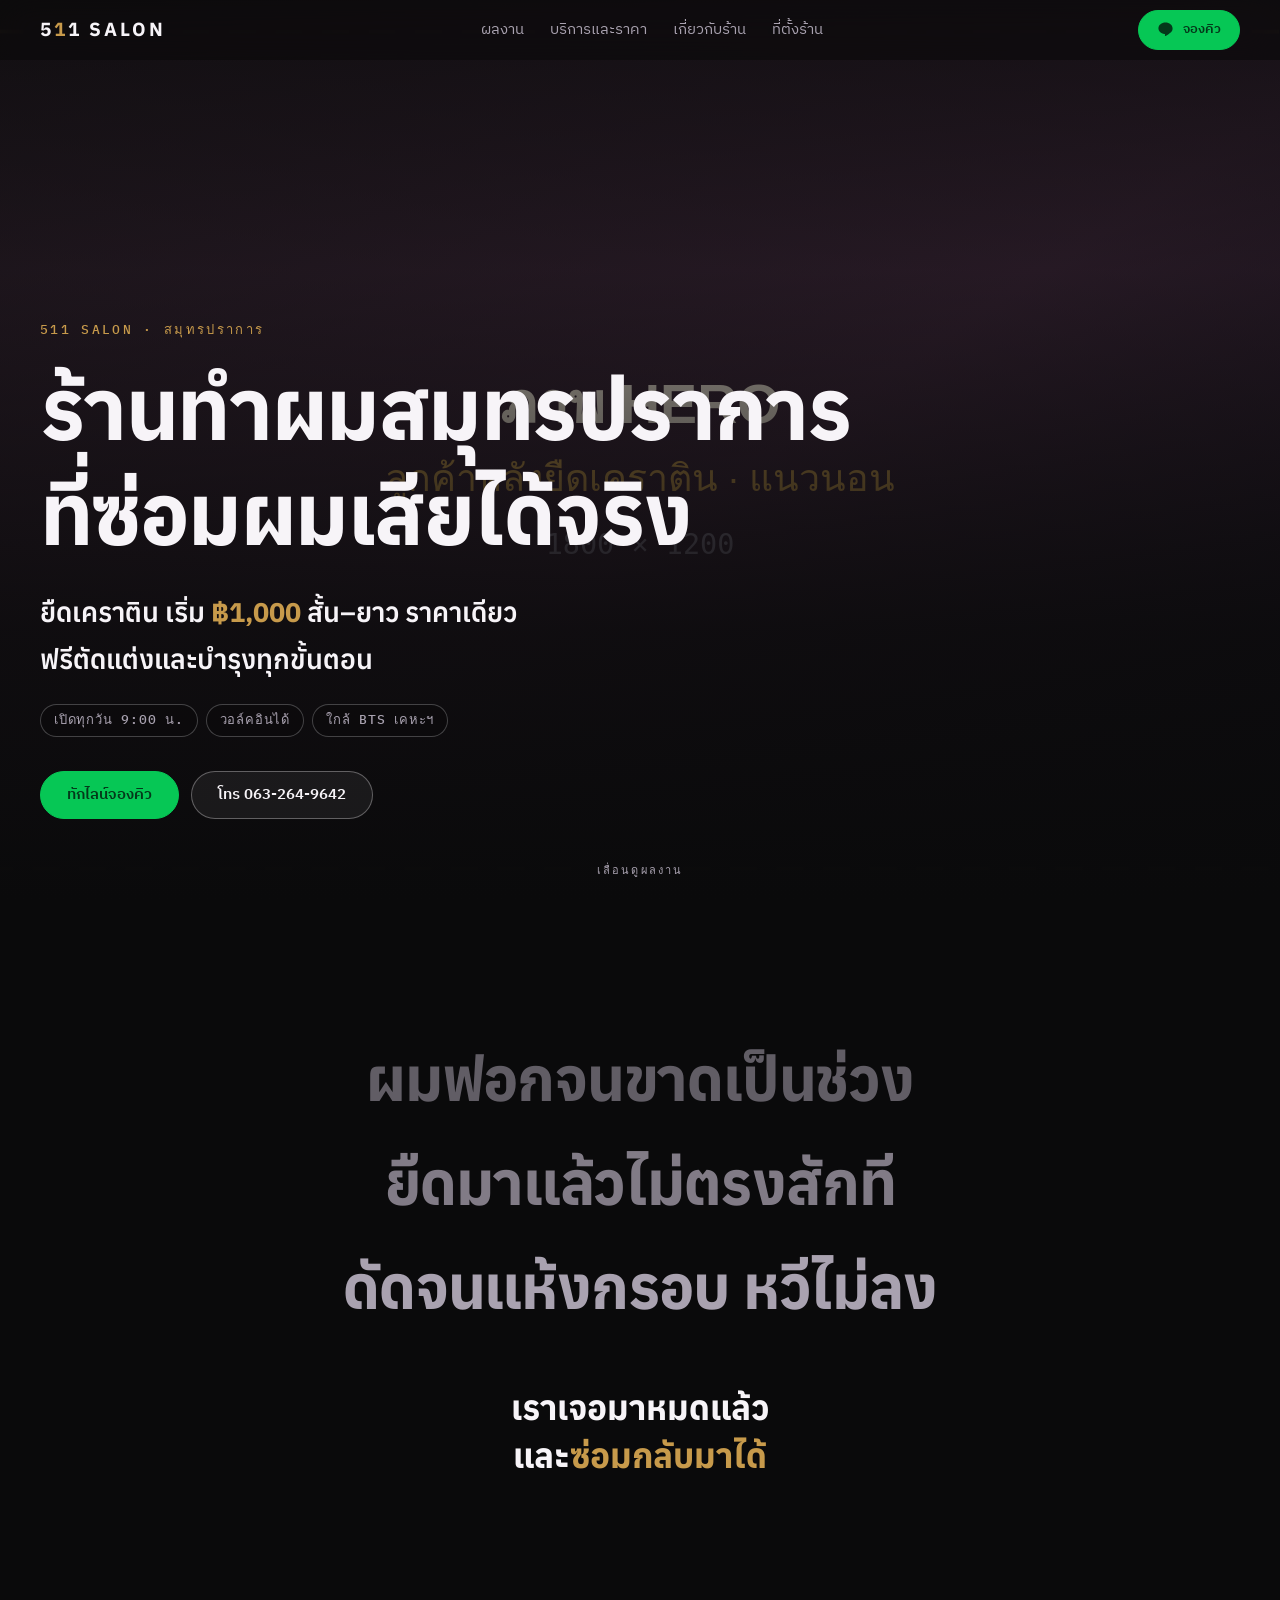
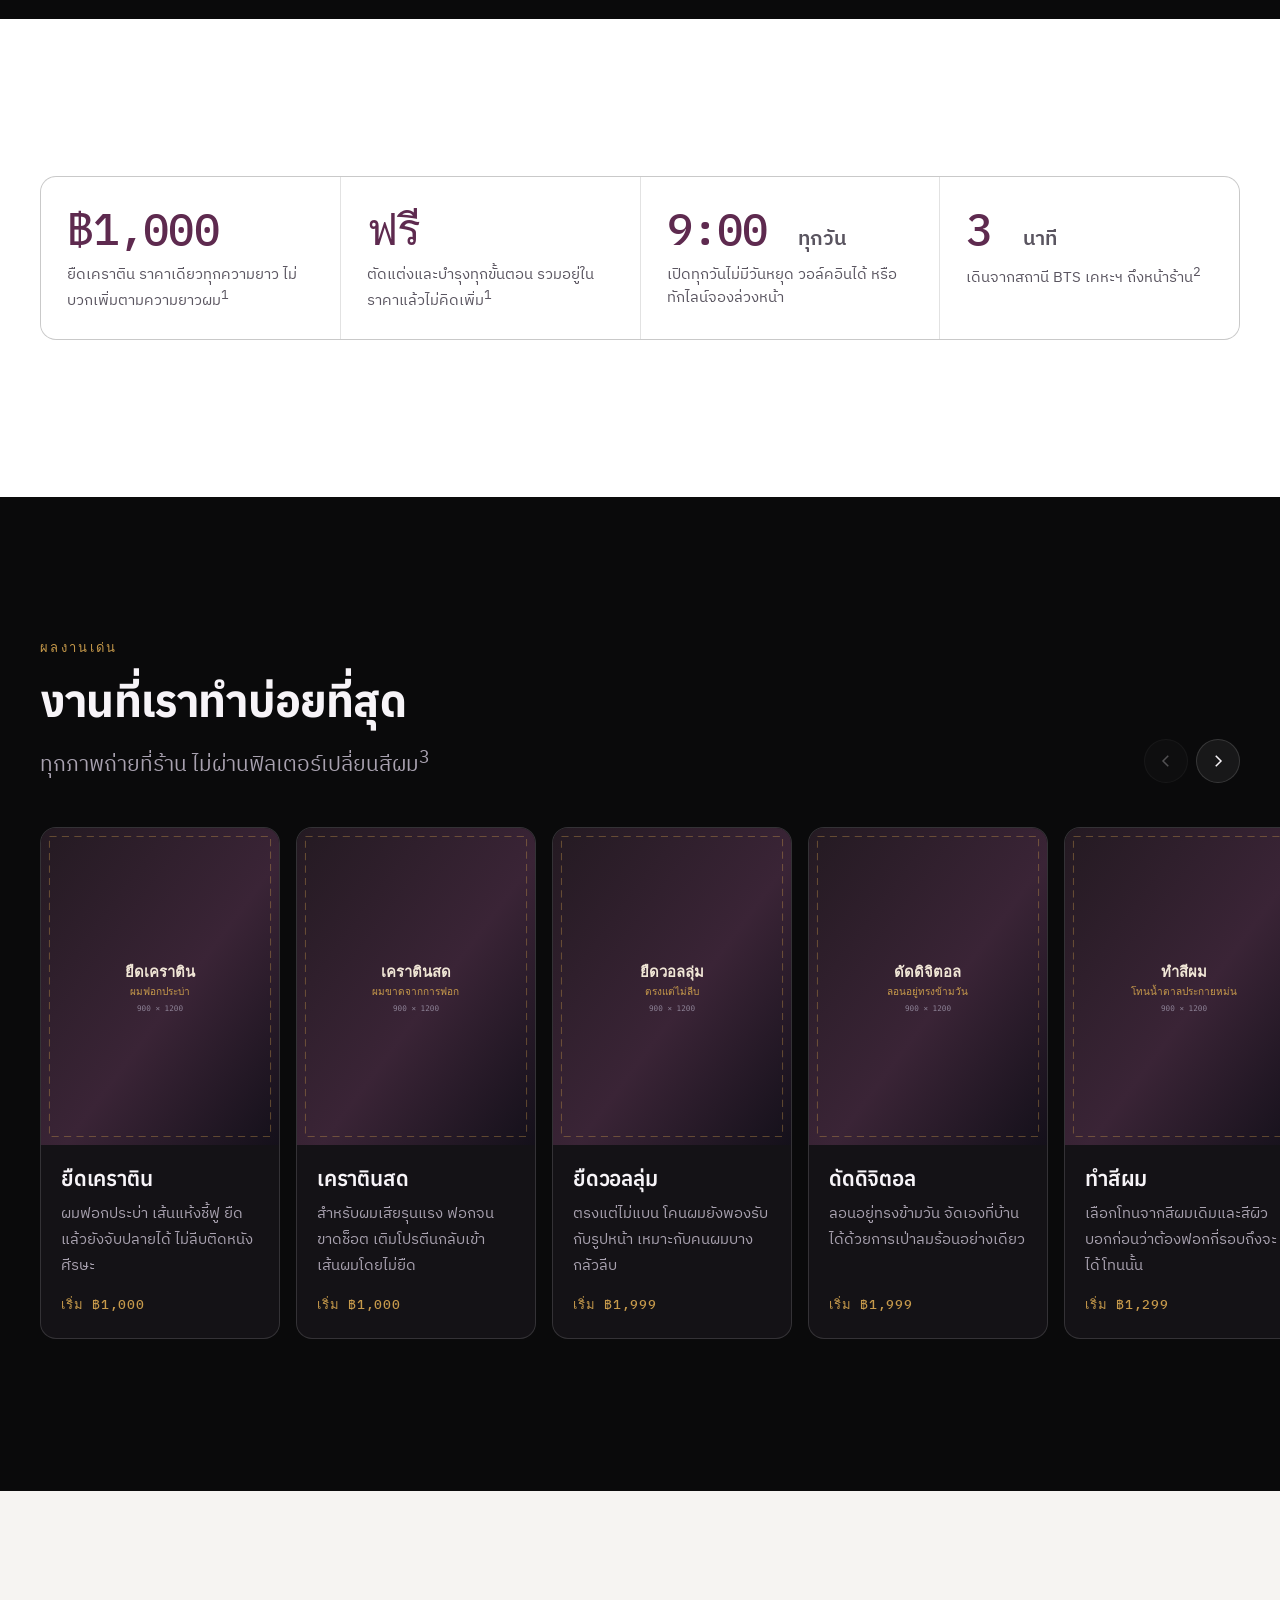
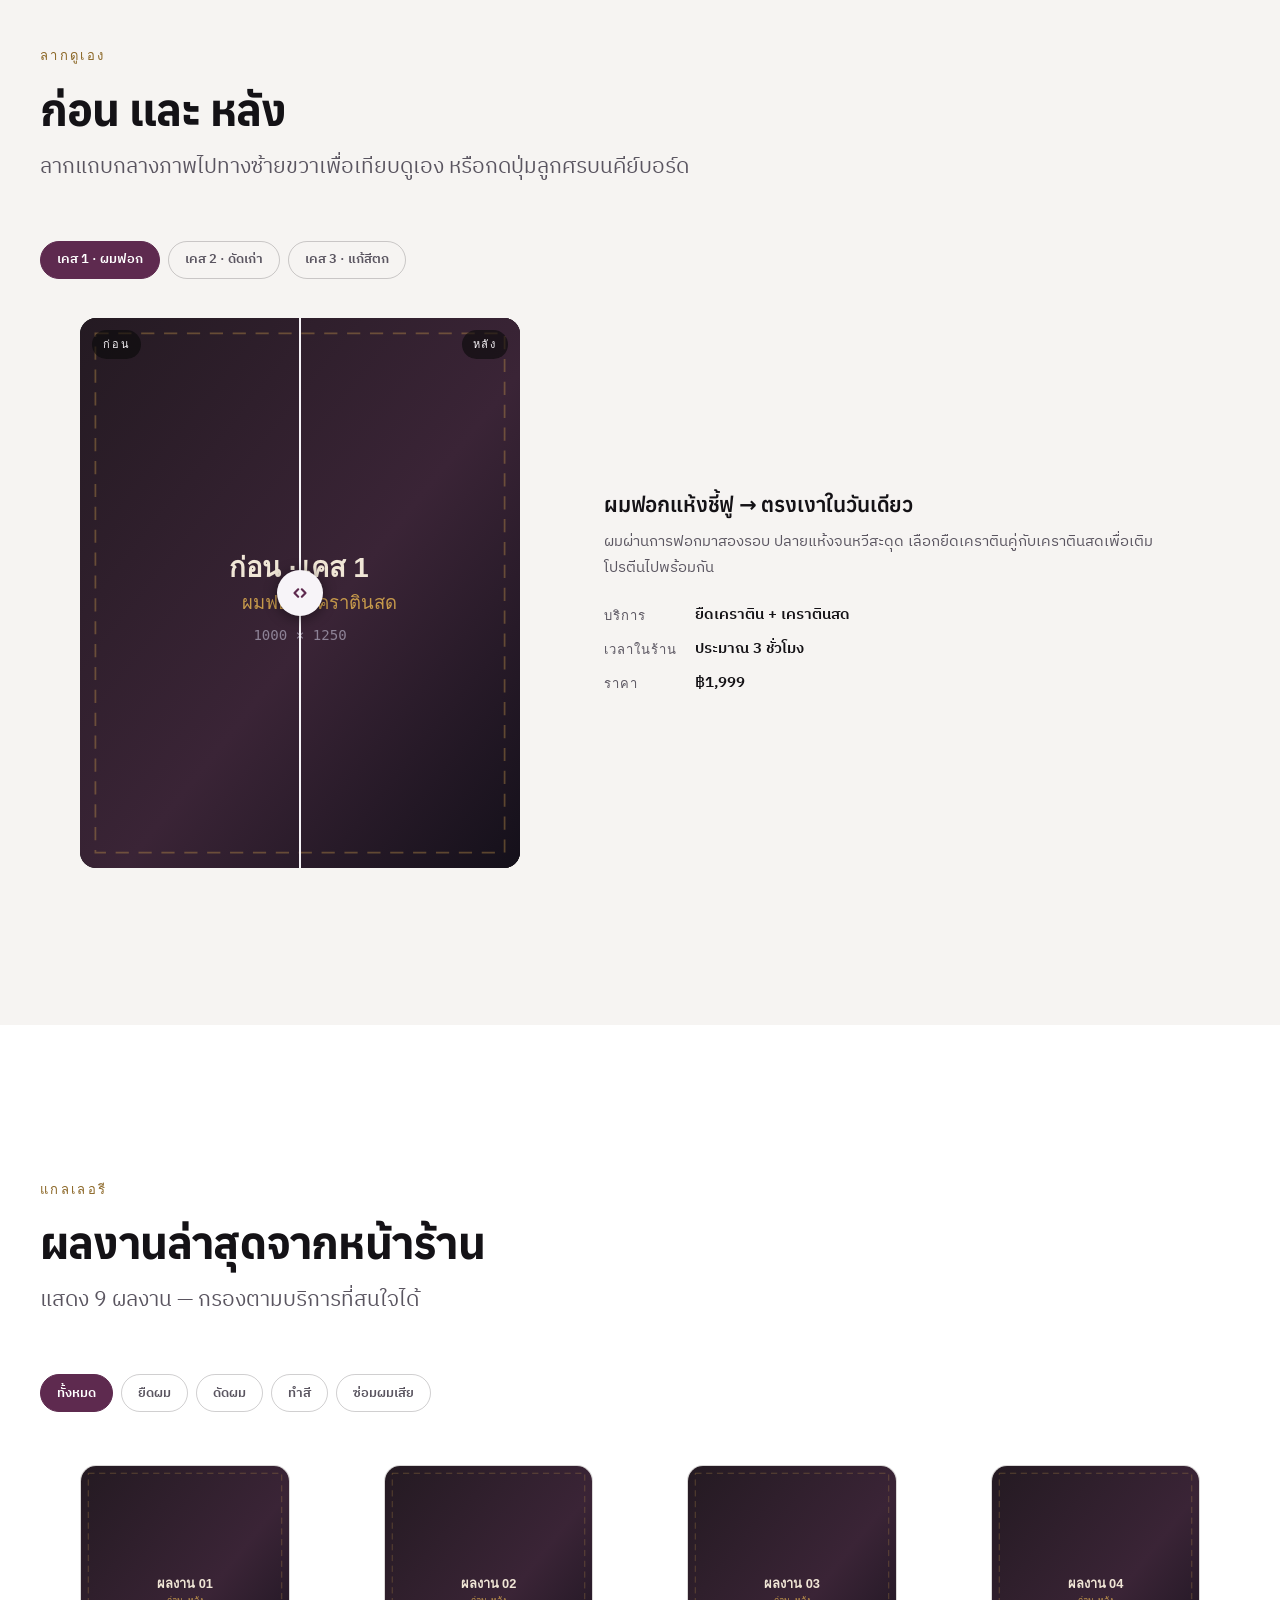
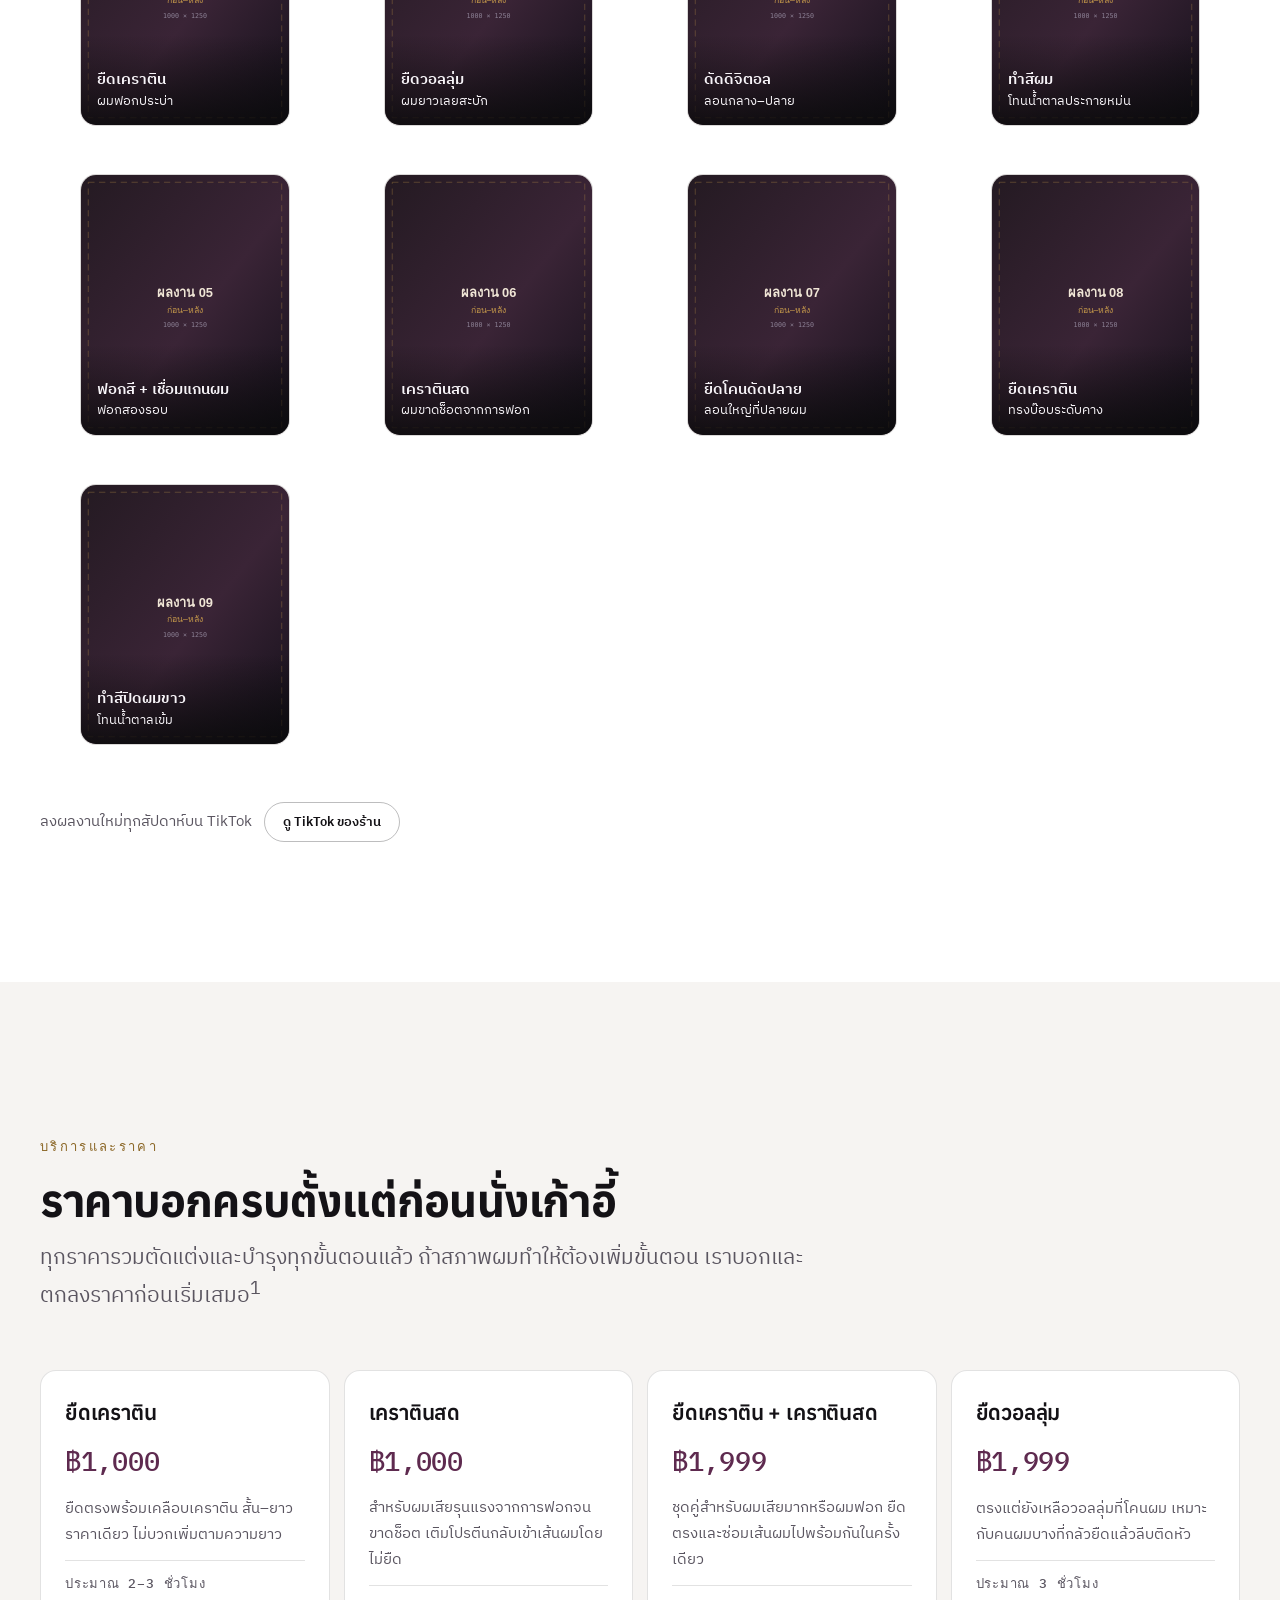
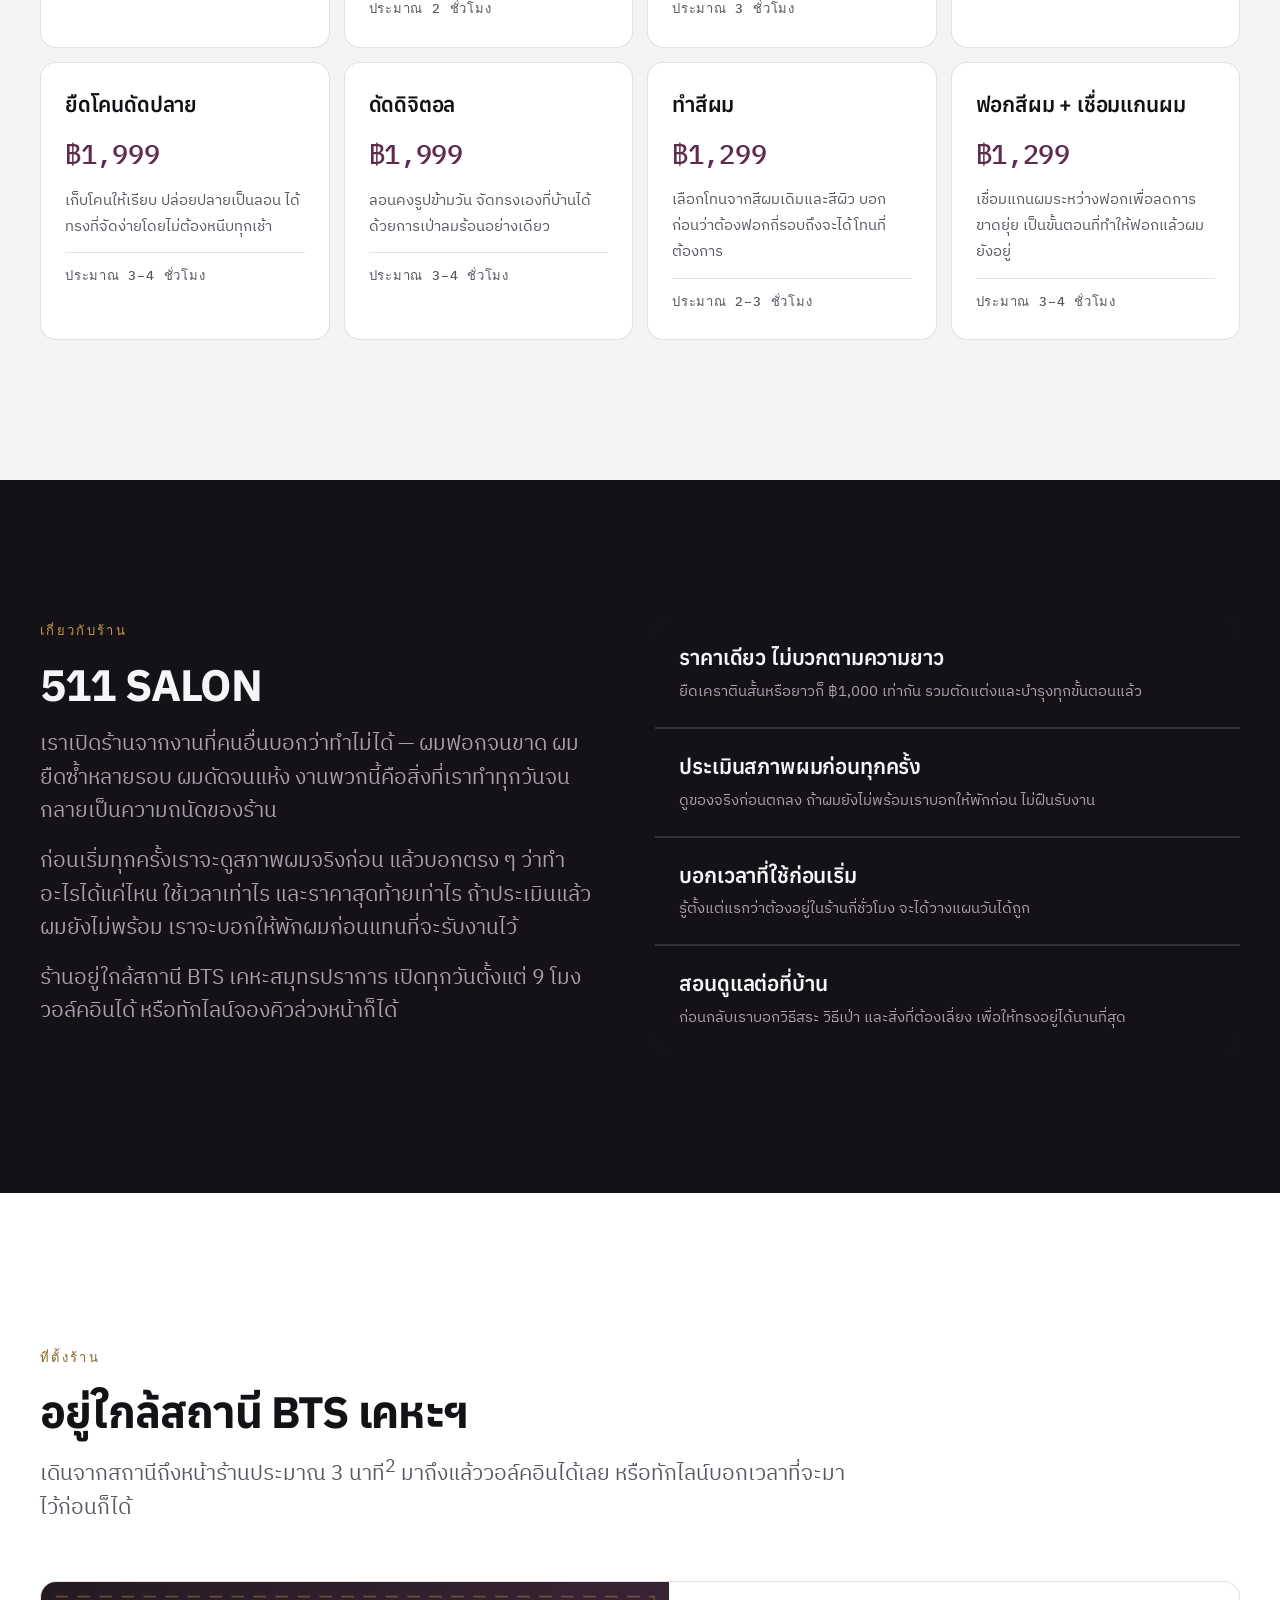
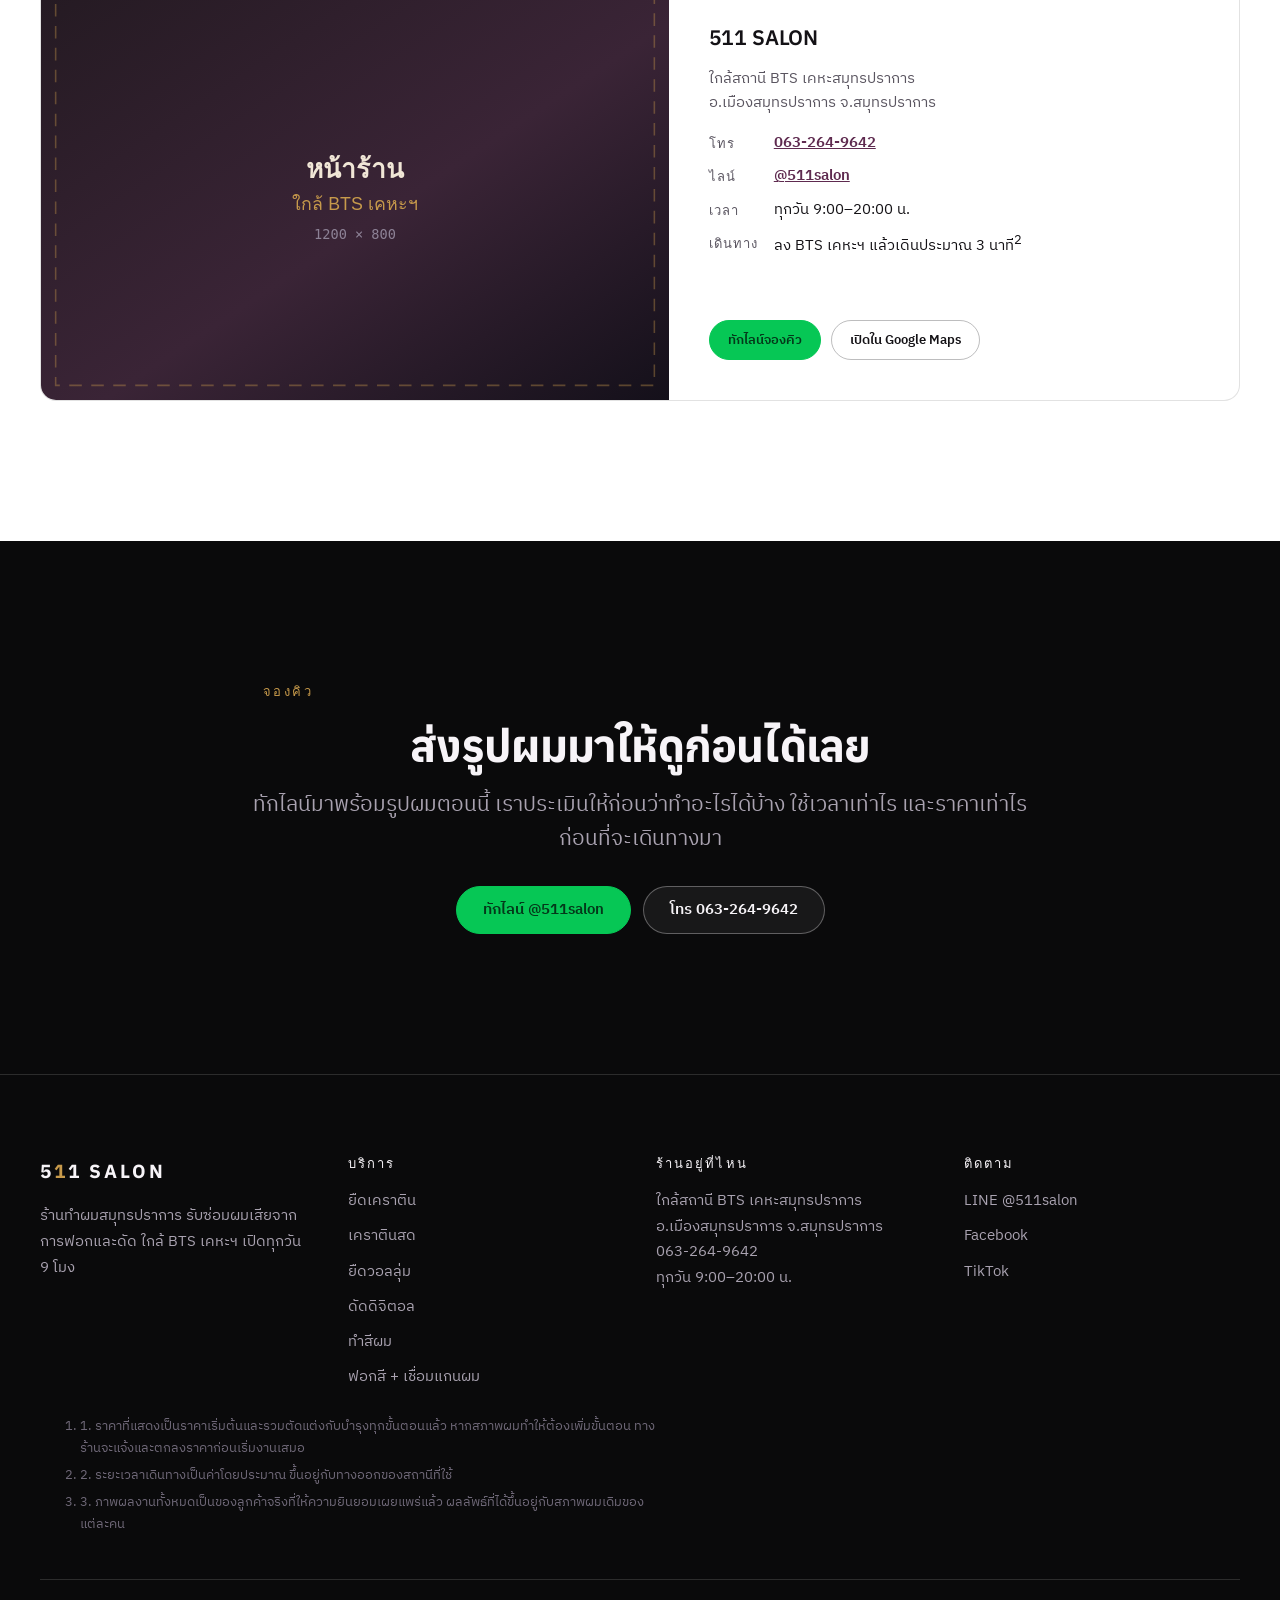
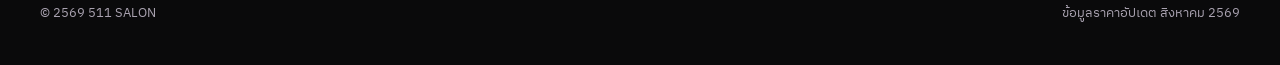
==== commit 4c9f85ec: "Drop the Bang Pu branch: the salon has one location The shop confirmed it now operates only from the" ====
--- a/511salon/index.html
+++ b/511salon/index.html
@@ -6,16 +6,18 @@
 
 <!-- ═══════════════════════════════════════════════════════════════════════
      TODO ก่อนขึ้นโดเมนจริง (511salon.com)
-     1. ลบ <meta name="robots" content="noindex,nofollow"> บรรทัดล่างนี้
+     1. ลบแท็ก robots noindex บรรทัดใต้คอมเมนต์นี้
         (ตอนนี้กันไม่ให้ Google เก็บหน้าพรีวิวบน github.io ไปแข่งกับโดเมนจริง)
      2. เติมค่าที่ทำเครื่องหมาย TODO(ยืนยัน) ทุกจุด — ที่อยู่ พิกัด เบอร์ ลิงก์ LINE
      3. เปลี่ยนภาพใน assets/img/placeholder/ เป็นภาพจริง (ดู README.md)
-     4. ใส่โค้ด GA4 ตรงท้าย <head>
+     4. ใส่โค้ด GA4 ตรงท้าย head
+     5. เบอร์ 094-424-9394 ที่เคยผูกกับสาขาบางปู ถูกถอดออกจากหน้าแล้ว
+        ถ้ายังใช้เบอร์นี้รับสายอยู่ ให้เพิ่มกลับในส่วนที่ตั้งร้านและฟุตเตอร์
      ═══════════════════════════════════════════════════════════════════════ -->
 <meta name="robots" content="noindex,nofollow">
 
-<title>511 SALON ร้านทำผมสมุทรปราการ | ยืดเคราติน 1,000 บางปู–BTS เคหะฯ</title>
-<meta name="description" content="511 SALON ร้านทำผมสมุทรปราการ รับซ่อมผมเสียจากการฟอกและดัด ยืดเคราตินเริ่ม 1,000 บาท สั้น–ยาวราคาเดียว ฟรีตัดแต่งและบำรุงทุกขั้นตอน 2 สาขา บางปูและ BTS เคหะฯ เปิดทุกวัน 9 โมง วอล์คอินได้">
+<title>511 SALON ร้านทำผมสมุทรปราการ | ยืดเคราติน 1,000 ใกล้ BTS เคหะฯ</title>
+<meta name="description" content="511 SALON ร้านทำผมสมุทรปราการ รับซ่อมผมเสียจากการฟอกและดัด ยืดเคราตินเริ่ม 1,000 บาท สั้น–ยาวราคาเดียว ฟรีตัดแต่งและบำรุงทุกขั้นตอน ร้านอยู่ใกล้สถานี BTS เคหะสมุทรปราการ เปิดทุกวัน 9 โมง วอล์คอินได้">
 <link rel="canonical" href="https://511salon.com/">
 <meta name="theme-color" content="#0A0A0B">
 
@@ -23,7 +25,7 @@
 <meta property="og:locale" content="th_TH">
 <meta property="og:site_name" content="511 SALON">
 <meta property="og:title" content="511 SALON — ร้านทำผมสมุทรปราการ ที่ซ่อมผมเสียได้จริง">
-<meta property="og:description" content="ยืดเคราตินเริ่ม 1,000 บาท สั้น–ยาวราคาเดียว ฟรีตัดแต่งและบำรุงทุกขั้นตอน 2 สาขา บางปูและ BTS เคหะฯ เปิดทุกวัน 9 โมง">
+<meta property="og:description" content="ยืดเคราตินเริ่ม 1,000 บาท สั้น–ยาวราคาเดียว ฟรีตัดแต่งและบำรุงทุกขั้นตอน อยู่ใกล้ BTS เคหะสมุทรปราการ เปิดทุกวัน 9 โมง">
 <meta property="og:url" content="https://511salon.com/">
 <meta property="og:image" content="https://511salon.com/assets/img/placeholder/og.svg">
 <meta property="og:image:width" content="1200">
@@ -51,8 +53,7 @@
       "sameAs": [
         "https://www.facebook.com/p/511-SALON-61558333424240/",
         "https://www.tiktok.com/@511.salon",
-        "https://www.tiktok.com/@511salon511",
-        "https://www.tiktok.com/@511salon.bangpu"
+        "https://www.tiktok.com/@511salon511"
       ]
     },
     {
@@ -65,8 +66,8 @@
     },
     {
       "@type": "HairSalon",
-      "@id": "https://511salon.com/#salon-keha",
-      "name": "511 SALON สาขา BTS เคหะฯ",
+      "@id": "https://511salon.com/#salon",
+      "name": "511 SALON",
       "url": "https://511salon.com/",
       "parentOrganization": { "@id": "https://511salon.com/#org" },
       "image": "https://511salon.com/assets/img/placeholder/branch-keha.svg",
@@ -76,7 +77,7 @@
       "paymentAccepted": "เงินสด, โอนผ่านธนาคาร, พร้อมเพย์",
       "address": {
         "@type": "PostalAddress",
-        "streetAddress": "TODO(ยืนยัน): ที่อยู่เต็มสาขา BTS เคหะฯ",
+        "streetAddress": "TODO(ยืนยัน): ที่อยู่เต็มของร้าน",
         "addressLocality": "เมืองสมุทรปราการ",
         "addressRegion": "สมุทรปราการ",
         "postalCode": "TODO",
@@ -97,32 +98,6 @@
         { "@type": "Offer", "itemOffered": { "@type": "Service", "name": "ทำสีผม" }, "price": "1299", "priceCurrency": "THB" },
         { "@type": "Offer", "itemOffered": { "@type": "Service", "name": "ฟอกสีผม + เชื่อมแกนผม" }, "price": "1299", "priceCurrency": "THB" }
       ]
-    },
-    {
-      "@type": "HairSalon",
-      "@id": "https://511salon.com/#salon-bangpu",
-      "name": "511 SALON สาขาบางปู",
-      "url": "https://511salon.com/",
-      "parentOrganization": { "@id": "https://511salon.com/#org" },
-      "image": "https://511salon.com/assets/img/placeholder/branch-bangpu.svg",
-      "telephone": "+66944249394",
-      "priceRange": "฿฿",
-      "currenciesAccepted": "THB",
-      "address": {
-        "@type": "PostalAddress",
-        "streetAddress": "TODO(ยืนยัน): ที่อยู่เต็มสาขาบางปู",
-        "addressLocality": "เมืองสมุทรปราการ",
-        "addressRegion": "สมุทรปราการ",
-        "postalCode": "TODO",
-        "addressCountry": "TH"
-      },
-      "openingHoursSpecification": [{
-        "@type": "OpeningHoursSpecification",
-        "dayOfWeek": ["Monday","Tuesday","Wednesday","Thursday","Friday","Saturday","Sunday"],
-        "opens": "09:00",
-        "closes": "20:00"
-      }],
-      "areaServed": ["บางปู","บางปูใหม่","ตำหรุ","สมุทรปราการ"]
     }
   ]
 }
@@ -140,7 +115,7 @@
       <li><a href="#work">ผลงาน</a></li>
       <li><a href="#services">บริการและราคา</a></li>
       <li><a href="#about">เกี่ยวกับร้าน</a></li>
-      <li><a href="#branches">สาขา</a></li>
+      <li><a href="#location">ที่ตั้งร้าน</a></li>
     </ul>
     <!-- TODO(ยืนยัน): เปลี่ยนเป็นลิงก์ LINE OA ตัวจริง เช่น https://lin.ee/xxxxxxx -->
     <a class="btn btn-line btn-sm" href="https://line.me/R/ti/p/@511salon"
@@ -167,7 +142,7 @@
     <p class="hero-meta">
       <span>เปิดทุกวัน 9:00 น.</span>
       <span>วอล์คอินได้</span>
-      <span>2 สาขา · บางปู · BTS เคหะฯ</span>
+      <span>ใกล้ BTS เคหะฯ</span>
     </p>
     <div class="hero-cta">
       <a class="btn btn-line" href="https://line.me/R/ti/p/@511salon" data-ev="click_line" data-ev-where="hero" rel="noopener">ทักไลน์จองคิว</a>
@@ -198,8 +173,8 @@
         <dd>ยืดเคราติน ราคาเดียวทุกความยาว ไม่บวกเพิ่มตามความยาวผม<sup>1</sup></dd>
       </div>
       <div class="tile">
-        <dt><span data-count="2">2</span> <small>สาขา</small></dt>
-        <dd>บางปู–ตำหรุ และ BTS เคหะฯ เลือกสาขาที่สะดวกกว่าได้</dd>
+        <dt>ฟรี</dt>
+        <dd>ตัดแต่งและบำรุงทุกขั้นตอน รวมอยู่ในราคาแล้วไม่คิดเพิ่ม<sup>1</sup></dd>
       </div>
       <div class="tile">
         <dt>9:00 <small>ทุกวัน</small></dt>
@@ -328,7 +303,7 @@
   <div class="shell">
     <div class="sechead reveal">
       <p class="eyebrow">แกลเลอรี</p>
-      <h2>ผลงานล่าสุดจากทั้งสองสาขา</h2>
+      <h2>ผลงานล่าสุดจากหน้าร้าน</h2>
       <p class="lede">แสดง <span data-filter-count>9</span> ผลงาน — กรองตามบริการที่สนใจได้</p>
     </div>
 
@@ -343,46 +318,45 @@
     <div class="grid-work">
       <figure class="work reveal" data-tags="straighten repair">
         <img src="assets/img/placeholder/work-01.svg" alt="ผมยาวประบ่าหลังยืดเคราติน ตรงเงาไม่ลีบติดหนังศีรษะ" width="1000" height="1250" loading="lazy" decoding="async">
-        <figcaption><b>ยืดเคราติน</b>ผมฟอกประบ่า · สาขาบางปู</figcaption>
+        <figcaption><b>ยืดเคราติน</b>ผมฟอกประบ่า</figcaption>
       </figure>
       <figure class="work reveal reveal-d1" data-tags="straighten">
         <img src="assets/img/placeholder/work-02.svg" alt="ผมยาวหลังยืดวอลลุ่ม โคนผมยังพองปลายตรง" width="1000" height="1250" loading="lazy" decoding="async">
-        <figcaption><b>ยืดวอลลุ่ม</b>ผมยาวเลยสะบัก · สาขา BTS เคหะฯ</figcaption>
+        <figcaption><b>ยืดวอลลุ่ม</b>ผมยาวเลยสะบัก</figcaption>
       </figure>
       <figure class="work reveal reveal-d2" data-tags="perm">
         <img src="assets/img/placeholder/work-03.svg" alt="ลอนผมจากการดัดดิจิตอล ลอนกลางถึงปลายเป็นระเบียบ" width="1000" height="1250" loading="lazy" decoding="async">
-        <figcaption><b>ดัดดิจิตอล</b>ลอนกลาง–ปลาย · สาขาบางปู</figcaption>
+        <figcaption><b>ดัดดิจิตอล</b>ลอนกลาง–ปลาย</figcaption>
       </figure>
       <figure class="work reveal" data-tags="color">
         <img src="assets/img/placeholder/work-04.svg" alt="ผมย้อมโทนน้ำตาลประกายหม่นทั้งหัว" width="1000" height="1250" loading="lazy" decoding="async">
-        <figcaption><b>ทำสีผม</b>โทนน้ำตาลหม่น · สาขา BTS เคหะฯ</figcaption>
+        <figcaption><b>ทำสีผม</b>โทนน้ำตาลประกายหม่น</figcaption>
       </figure>
       <figure class="work reveal reveal-d1" data-tags="color repair">
         <img src="assets/img/placeholder/work-05.svg" alt="ผมหลังฟอกสีพร้อมเชื่อมแกนผม ปลายผมยังไม่ขาดยุ่ย" width="1000" height="1250" loading="lazy" decoding="async">
-        <figcaption><b>ฟอกสี + เชื่อมแกนผม</b>ฟอกสองรอบ · สาขาบางปู</figcaption>
+        <figcaption><b>ฟอกสี + เชื่อมแกนผม</b>ฟอกสองรอบ</figcaption>
       </figure>
       <figure class="work reveal reveal-d2" data-tags="repair">
         <img src="assets/img/placeholder/work-06.svg" alt="ผมที่เคยขาดเป็นช่วงจากการฟอก หลังทำเคราตินสดแล้วเส้นเรียบต่อเนื่อง" width="1000" height="1250" loading="lazy" decoding="async">
-        <figcaption><b>เคราตินสด</b>ผมขาดช็อตจากการฟอก · สาขา BTS เคหะฯ</figcaption>
+        <figcaption><b>เคราตินสด</b>ผมขาดช็อตจากการฟอก</figcaption>
       </figure>
       <figure class="work reveal" data-tags="straighten perm">
         <img src="assets/img/placeholder/work-07.svg" alt="ผมยืดโคนดัดปลาย โคนตรงปลายเป็นลอนใหญ่" width="1000" height="1250" loading="lazy" decoding="async">
-        <figcaption><b>ยืดโคนดัดปลาย</b>ลอนใหญ่ปลายผม · สาขาบางปู</figcaption>
+        <figcaption><b>ยืดโคนดัดปลาย</b>ลอนใหญ่ที่ปลายผม</figcaption>
       </figure>
       <figure class="work reveal reveal-d1" data-tags="straighten">
         <img src="assets/img/placeholder/work-08.svg" alt="ผมสั้นระดับคางหลังยืดเคราติน ทรงบ๊อบเข้ารูป" width="1000" height="1250" loading="lazy" decoding="async">
-        <figcaption><b>ยืดเคราติน</b>ทรงบ๊อบสั้น · สาขา BTS เคหะฯ</figcaption>
+        <figcaption><b>ยืดเคราติน</b>ทรงบ๊อบระดับคาง</figcaption>
       </figure>
       <figure class="work reveal reveal-d2" data-tags="color">
         <img src="assets/img/placeholder/work-09.svg" alt="ผมทำสีปิดผมขาวโทนน้ำตาลเข้มเสมอกันทั้งหัว" width="1000" height="1250" loading="lazy" decoding="async">
-        <figcaption><b>ทำสีปิดผมขาว</b>โทนน้ำตาลเข้ม · สาขาบางปู</figcaption>
+        <figcaption><b>ทำสีปิดผมขาว</b>โทนน้ำตาลเข้ม</figcaption>
       </figure>
     </div>
 
     <div class="gallery-more reveal">
-      <p>ดูผลงานใหม่ทุกสัปดาห์ได้ที่ TikTok ของแต่ละสาขา</p>
-      <a class="btn btn-ghost-l btn-sm" href="https://www.tiktok.com/@511.salon" rel="noopener" data-ev="click_social" data-ev-where="gallery">TikTok สาขาเคหะฯ</a>
-      <a class="btn btn-ghost-l btn-sm" href="https://www.tiktok.com/@511salon.bangpu" rel="noopener" data-ev="click_social" data-ev-where="gallery">TikTok สาขาบางปู</a>
+      <p>ลงผลงานใหม่ทุกสัปดาห์บน TikTok</p>
+      <a class="btn btn-ghost-l btn-sm" href="https://www.tiktok.com/@511.salon" rel="noopener" data-ev="click_social" data-ev-where="gallery">ดู TikTok ของร้าน</a>
     </div>
   </div>
 </section>
@@ -458,7 +432,7 @@
       <p class="lede">เราเปิดร้านจากงานที่คนอื่นบอกว่าทำไม่ได้ — ผมฟอกจนขาด ผมยืดซ้ำหลายรอบ ผมดัดจนแห้ง งานพวกนี้คือสิ่งที่เราทำทุกวันจนกลายเป็นความถนัดของร้าน</p>
       <p class="lede">ก่อนเริ่มทุกครั้งเราจะดูสภาพผมจริงก่อน แล้วบอกตรง ๆ ว่าทำอะไรได้แค่ไหน ใช้เวลาเท่าไร และราคาสุดท้ายเท่าไร ถ้าประเมินแล้วผมยังไม่พร้อม เราจะบอกให้พักผมก่อนแทนที่จะรับงานไว้</p>
       <!-- TODO(ยืนยัน): เปลี่ยนสองย่อหน้าบนเป็นเรื่องจริงของร้าน (เปิดปีไหน ใครเป็นช่างหลัก ความถนัด) -->
-      <p class="lede">ตอนนี้เปิดสองสาขา ทั้งบางปู–ตำหรุ และ BTS เคหะฯ เปิดทุกวันตั้งแต่ 9 โมง วอล์คอินได้ หรือทักไลน์จองคิวล่วงหน้า</p>
+      <p class="lede">ร้านอยู่ใกล้สถานี BTS เคหะสมุทรปราการ เปิดทุกวันตั้งแต่ 9 โมง วอล์คอินได้ หรือทักไลน์จองคิวล่วงหน้าก็ได้</p>
     </div>
 
     <ul class="reasons reveal reveal-d1">
@@ -482,53 +456,34 @@
   </div>
 </section>
 
-<!-- ═══ 09 · สาขา ══════════════════════════════════════════════════════ -->
-<section class="sec sec-light" id="branches">
+<!-- ═══ 09 · ที่ตั้งร้าน ═════════════════════════════════════════════ -->
+<section class="sec sec-light" id="location">
   <div class="shell">
     <div class="sechead reveal">
-      <p class="eyebrow">สาขา</p>
-      <h2>สองสาขาในสมุทรปราการ</h2>
-      <p class="lede">เลือกสาขาที่เดินทางสะดวกกว่า ราคาและบริการเหมือนกันทั้งสองที่</p>
-    </div>
-
-    <div class="grid-branch">
-      <article class="branch reveal">
-        <img src="assets/img/placeholder/branch-keha.svg" alt="หน้าร้าน 511 SALON สาขา BTS เคหะฯ" width="1200" height="800" loading="lazy" decoding="async">
-        <div class="body">
-          <h3>สาขา BTS เคหะฯ</h3>
-          <!-- TODO(ยืนยัน): ที่อยู่เต็ม + รหัสไปรษณีย์ + จุดสังเกต + ที่จอดรถ -->
-          <address>ใกล้สถานี BTS เคหะสมุทรปราการ<br>อ.เมืองสมุทรปราการ จ.สมุทรปราการ</address>
-          <dl class="rows">
-            <dt>โทร</dt><dd><a href="tel:+66632649642" data-ev="click_phone" data-ev-where="branch_keha">063-264-9642</a></dd>
-            <dt>เวลา</dt><dd class="num">ทุกวัน 9:00–20:00 น.</dd>
-            <dt>เดินทาง</dt><dd>เดินจากสถานี BTS เคหะฯ ประมาณ 3 นาที<sup>2</sup></dd>
-          </dl>
-          <div class="acts">
-            <a class="btn btn-line btn-sm" href="https://line.me/R/ti/p/@511salon" rel="noopener" data-ev="click_line" data-ev-where="branch_keha">จองสาขานี้</a>
-            <!-- TODO(ยืนยัน): เปลี่ยนเป็นลิงก์ Google Maps ของสาขาจริง -->
-            <a class="btn btn-ghost-l btn-sm" href="https://maps.google.com/?q=511+SALON+เคหะสมุทรปราการ" rel="noopener" data-ev="click_map" data-ev-where="branch_keha">เปิดใน Google Maps</a>
-          </div>
+      <p class="eyebrow">ที่ตั้งร้าน</p>
+      <h2>อยู่ใกล้สถานี BTS เคหะฯ</h2>
+      <p class="lede">เดินจากสถานีถึงหน้าร้านประมาณ 3 นาที<sup>2</sup> มาถึงแล้ววอล์คอินได้เลย หรือทักไลน์บอกเวลาที่จะมาไว้ก่อนก็ได้</p>
+    </div>
+
+    <article class="branch branch-one reveal">
+      <img src="assets/img/placeholder/branch-keha.svg" alt="หน้าร้าน 511 SALON ใกล้สถานี BTS เคหะสมุทรปราการ" width="1200" height="800" loading="lazy" decoding="async">
+      <div class="body">
+        <h3>511 SALON</h3>
+        <!-- TODO(ยืนยัน): ที่อยู่เต็ม + รหัสไปรษณีย์ + จุดสังเกตข้างร้าน + ที่จอดรถ -->
+        <address>ใกล้สถานี BTS เคหะสมุทรปราการ<br>อ.เมืองสมุทรปราการ จ.สมุทรปราการ</address>
+        <dl class="rows">
+          <dt>โทร</dt><dd><a href="tel:+66632649642" data-ev="click_phone" data-ev-where="location">063-264-9642</a></dd>
+          <dt>ไลน์</dt><dd><a href="https://line.me/R/ti/p/@511salon" rel="noopener" data-ev="click_line" data-ev-where="location">@511salon</a></dd>
+          <dt>เวลา</dt><dd class="num">ทุกวัน 9:00–20:00 น.</dd>
+          <dt>เดินทาง</dt><dd>ลง BTS เคหะฯ แล้วเดินประมาณ 3 นาที<sup>2</sup></dd>
+        </dl>
+        <div class="acts">
+          <a class="btn btn-line btn-sm" href="https://line.me/R/ti/p/@511salon" rel="noopener" data-ev="click_line" data-ev-where="location">ทักไลน์จองคิว</a>
+          <!-- TODO(ยืนยัน): เปลี่ยนเป็นลิงก์ Google Maps ของร้านจริง -->
+          <a class="btn btn-ghost-l btn-sm" href="https://maps.google.com/?q=511+SALON+เคหะสมุทรปราการ" rel="noopener" data-ev="click_map" data-ev-where="location">เปิดใน Google Maps</a>
         </div>
-      </article>
-
-      <article class="branch reveal reveal-d1">
-        <img src="assets/img/placeholder/branch-bangpu.svg" alt="หน้าร้าน 511 SALON สาขาบางปู" width="1200" height="800" loading="lazy" decoding="async">
-        <div class="body">
-          <h3>สาขาบางปู–ตำหรุ</h3>
-          <!-- TODO(ยืนยัน): ที่อยู่เต็ม + รหัสไปรษณีย์ + จุดสังเกต + ที่จอดรถ -->
-          <address>ย่านบางปูใหม่–ตำหรุ<br>อ.เมืองสมุทรปราการ จ.สมุทรปราการ</address>
-          <dl class="rows">
-            <dt>โทร</dt><dd><a href="tel:+66944249394" data-ev="click_phone" data-ev-where="branch_bangpu">094-424-9394</a></dd>
-            <dt>เวลา</dt><dd class="num">ทุกวัน 9:00–20:00 น.</dd>
-            <dt>เดินทาง</dt><dd>มีที่จอดรถหน้าร้าน</dd>
-          </dl>
-          <div class="acts">
-            <a class="btn btn-line btn-sm" href="https://line.me/R/ti/p/@511salon" rel="noopener" data-ev="click_line" data-ev-where="branch_bangpu">จองสาขานี้</a>
-            <a class="btn btn-ghost-l btn-sm" href="https://maps.google.com/?q=511+SALON+บางปู" rel="noopener" data-ev="click_map" data-ev-where="branch_bangpu">เปิดใน Google Maps</a>
-          </div>
-        </div>
-      </article>
-    </div>
+      </div>
+    </article>
   </div>
 </section>
 
@@ -540,8 +495,7 @@
     <p class="lede reveal reveal-d1">ทักไลน์มาพร้อมรูปผมตอนนี้ เราประเมินให้ก่อนว่าทำอะไรได้บ้าง ใช้เวลาเท่าไร และราคาเท่าไร ก่อนที่จะเดินทางมา</p>
     <div class="btns reveal reveal-d2">
       <a class="btn btn-line" href="https://line.me/R/ti/p/@511salon" rel="noopener" data-ev="click_line" data-ev-where="cta">ทักไลน์ @511salon</a>
-      <a class="btn btn-ghost-d" href="tel:+66632649642" data-ev="click_phone" data-ev-where="cta">โทรสาขาเคหะฯ</a>
-      <a class="btn btn-ghost-d" href="tel:+66944249394" data-ev="click_phone" data-ev-where="cta">โทรสาขาบางปู</a>
+      <a class="btn btn-ghost-d" href="tel:+66632649642" data-ev="click_phone" data-ev-where="cta">โทร 063-264-9642</a>
     </div>
   </div>
 </section>
@@ -554,7 +508,7 @@
     <div class="foot-grid">
       <div>
         <a class="brand" href="#top">5<b>1</b>1 SALON</a>
-        <p style="margin-top:14px;max-width:30ch">ร้านทำผมสมุทรปราการ รับซ่อมผมเสียจากการฟอกและดัด เปิดทุกวัน 9 โมง</p>
+        <p style="margin-top:14px;max-width:30ch">ร้านทำผมสมุทรปราการ รับซ่อมผมเสียจากการฟอกและดัด ใกล้ BTS เคหะฯ เปิดทุกวัน 9 โมง</p>
       </div>
       <div>
         <h3>บริการ</h3>
@@ -568,18 +522,11 @@
         </ul>
       </div>
       <div>
-        <h3>สาขา BTS เคหะฯ</h3>
+        <h3>ร้านอยู่ที่ไหน</h3>
         <address>
+          ใกล้สถานี BTS เคหะสมุทรปราการ<br>
           อ.เมืองสมุทรปราการ จ.สมุทรปราการ<br>
           <a href="tel:+66632649642">063-264-9642</a><br>
-          ทุกวัน 9:00–20:00 น.
-        </address>
-      </div>
-      <div>
-        <h3>สาขาบางปู–ตำหรุ</h3>
-        <address>
-          อ.เมืองสมุทรปราการ จ.สมุทรปราการ<br>
-          <a href="tel:+66944249394">094-424-9394</a><br>
           ทุกวัน 9:00–20:00 น.
         </address>
       </div>
@@ -588,8 +535,7 @@
         <ul>
           <li><a href="https://line.me/R/ti/p/@511salon" rel="noopener" data-ev="click_line" data-ev-where="footer">LINE @511salon</a></li>
           <li><a href="https://www.facebook.com/p/511-SALON-61558333424240/" rel="noopener">Facebook</a></li>
-          <li><a href="https://www.tiktok.com/@511.salon" rel="noopener">TikTok สาขาเคหะฯ</a></li>
-          <li><a href="https://www.tiktok.com/@511salon.bangpu" rel="noopener">TikTok สาขาบางปู</a></li>
+          <li><a href="https://www.tiktok.com/@511.salon" rel="noopener">TikTok</a></li>
         </ul>
       </div>
     </div>
--- a/511salon/assets/css/main.css
+++ b/511salon/assets/css/main.css
@@ -313,12 +313,18 @@
 .reasons h3{color:var(--snow);margin-bottom:6px}
 .reasons p{font-size:var(--t-sm);color:var(--snow-2)}
 
-/* ---------- branches ----------------------------------------------------- */
-.grid-branch{display:grid;gap:16px;grid-template-columns:repeat(auto-fit,minmax(min(100%,320px),1fr))}
+/* ---------- ที่ตั้งร้าน --------------------------------------------------- */
 .branch{background:var(--porcelain);border:1px solid var(--rule-light);
   border-radius:var(--r-card);overflow:hidden;display:flex;flex-direction:column}
 .branch img{aspect-ratio:3/2;object-fit:cover;width:100%}
 .branch .body{padding:24px;display:flex;flex-direction:column;gap:12px;flex:1}
+/* ร้านมีที่เดียว การ์ดใบเดียวยืดเต็มความกว้างจะดูโหวง จึงวางภาพคู่ข้อมูลแทน */
+.branch.branch-one{display:grid;grid-template-columns:minmax(0,1fr)}
+@media (min-width:861px){
+  .branch.branch-one{grid-template-columns:minmax(0,1.1fr) minmax(0,1fr)}
+  .branch.branch-one img{height:100%;aspect-ratio:auto;min-height:340px}
+}
+.branch.branch-one .body{padding:clamp(26px,3.2vw,40px);justify-content:center;gap:14px}
 .branch address{font-style:normal;font-size:var(--t-sm);color:var(--ink-2);line-height:1.65}
 .branch .rows{display:grid;grid-template-columns:auto 1fr;gap:7px 16px;font-size:var(--t-sm);margin:0}
 .branch .rows dt{font-family:var(--f-mono);font-size:var(--t-xs);letter-spacing:.08em;
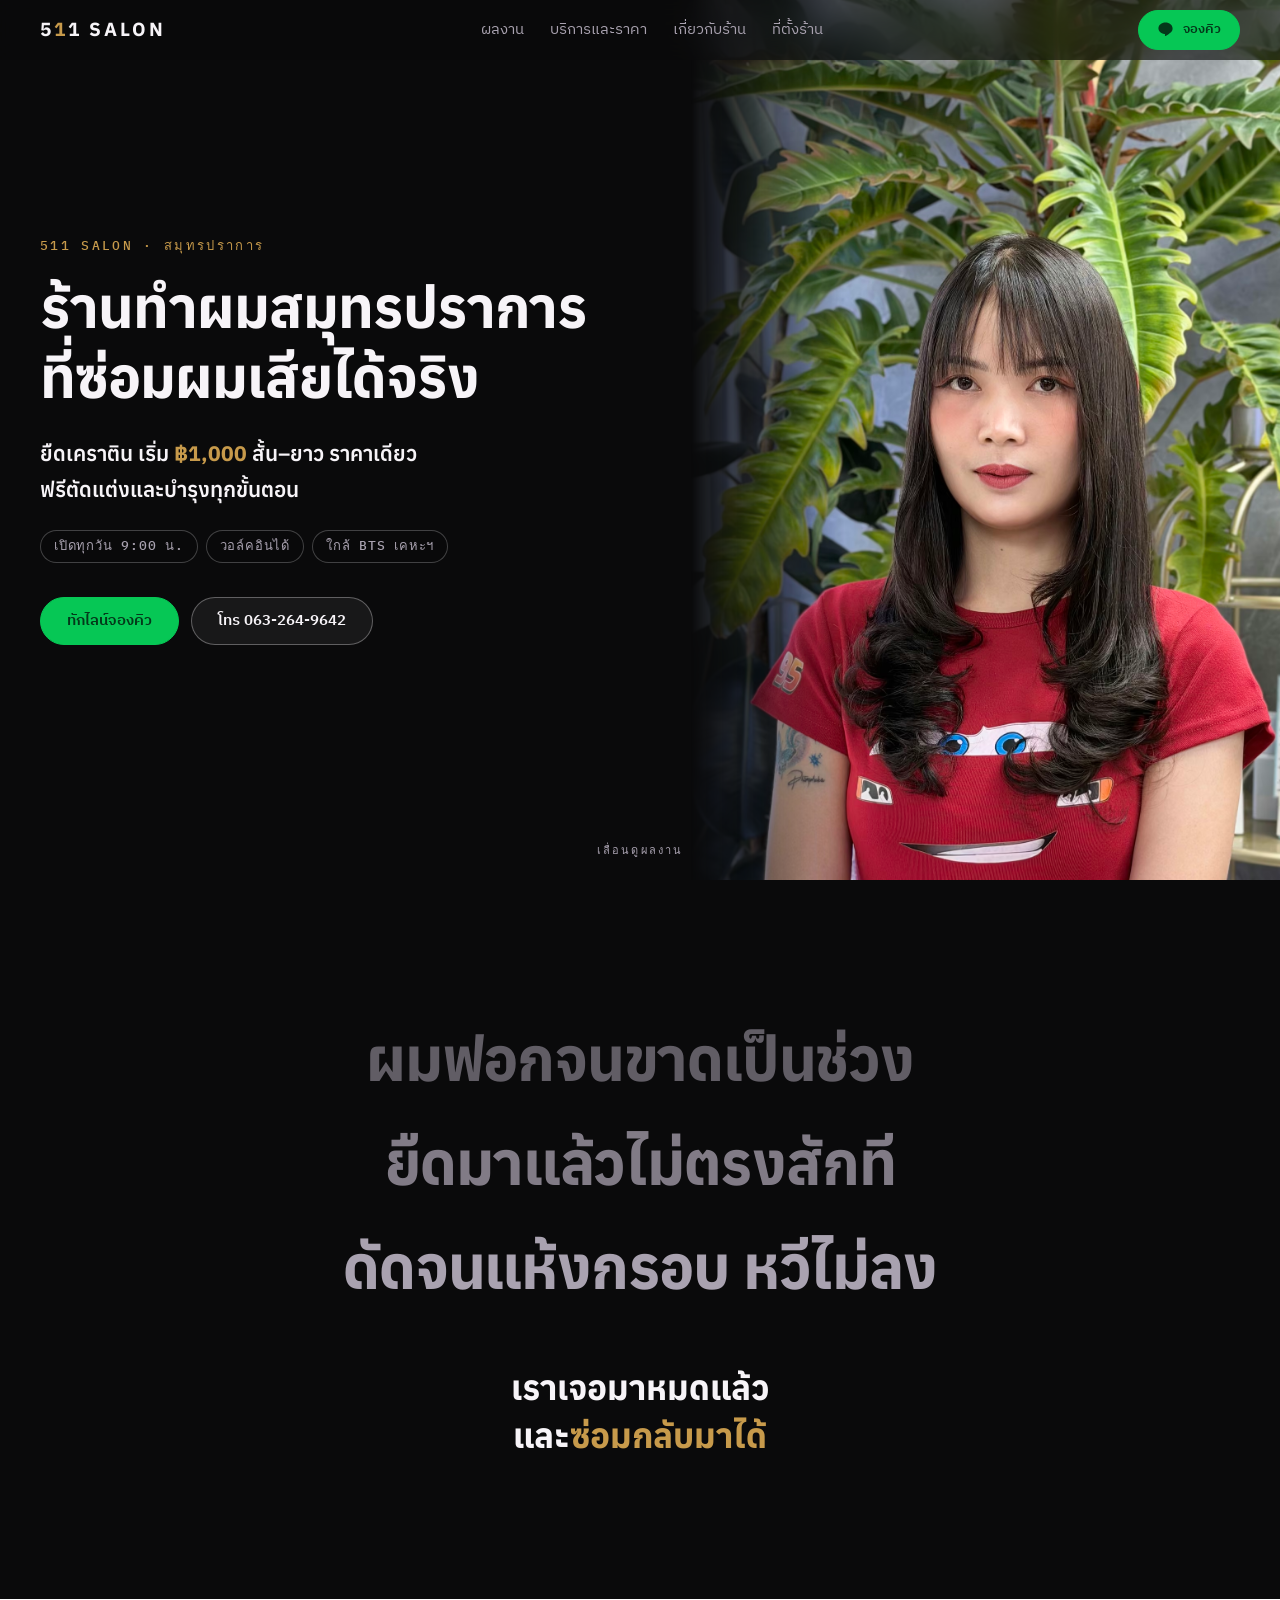
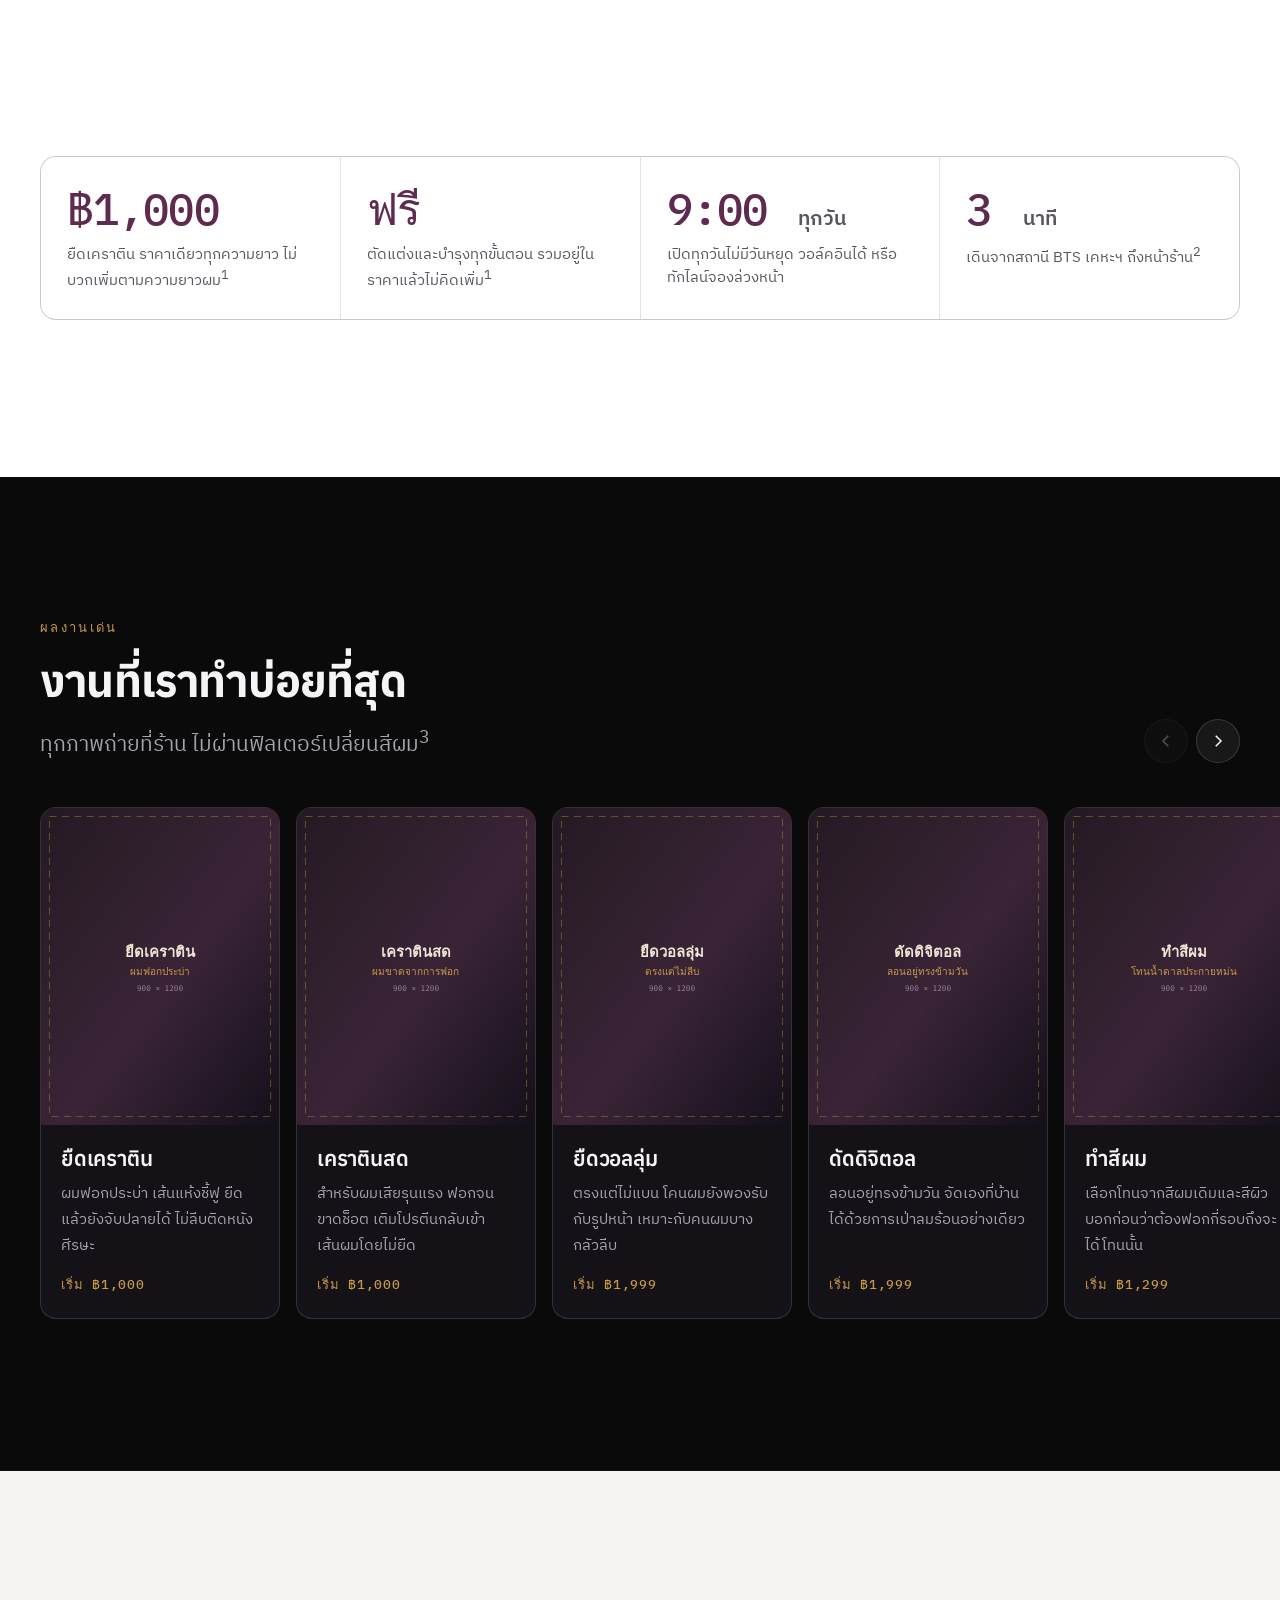
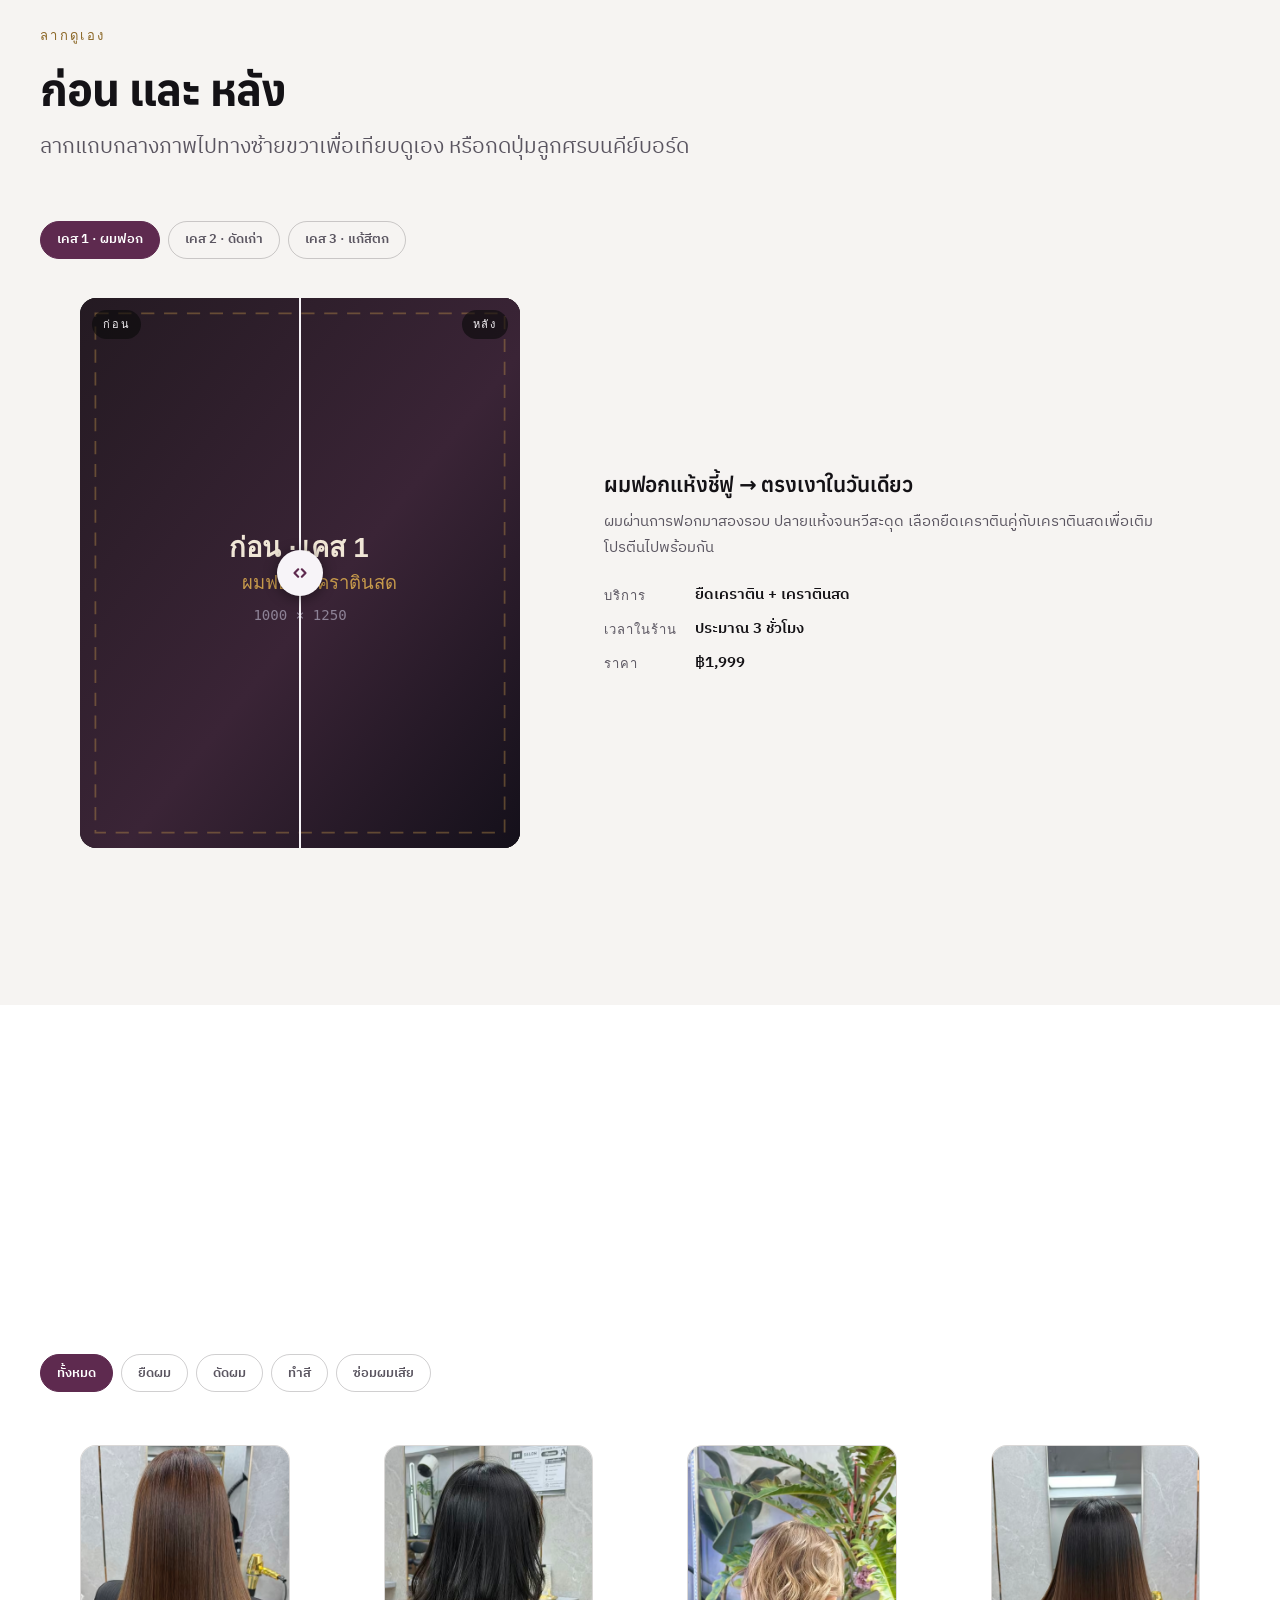
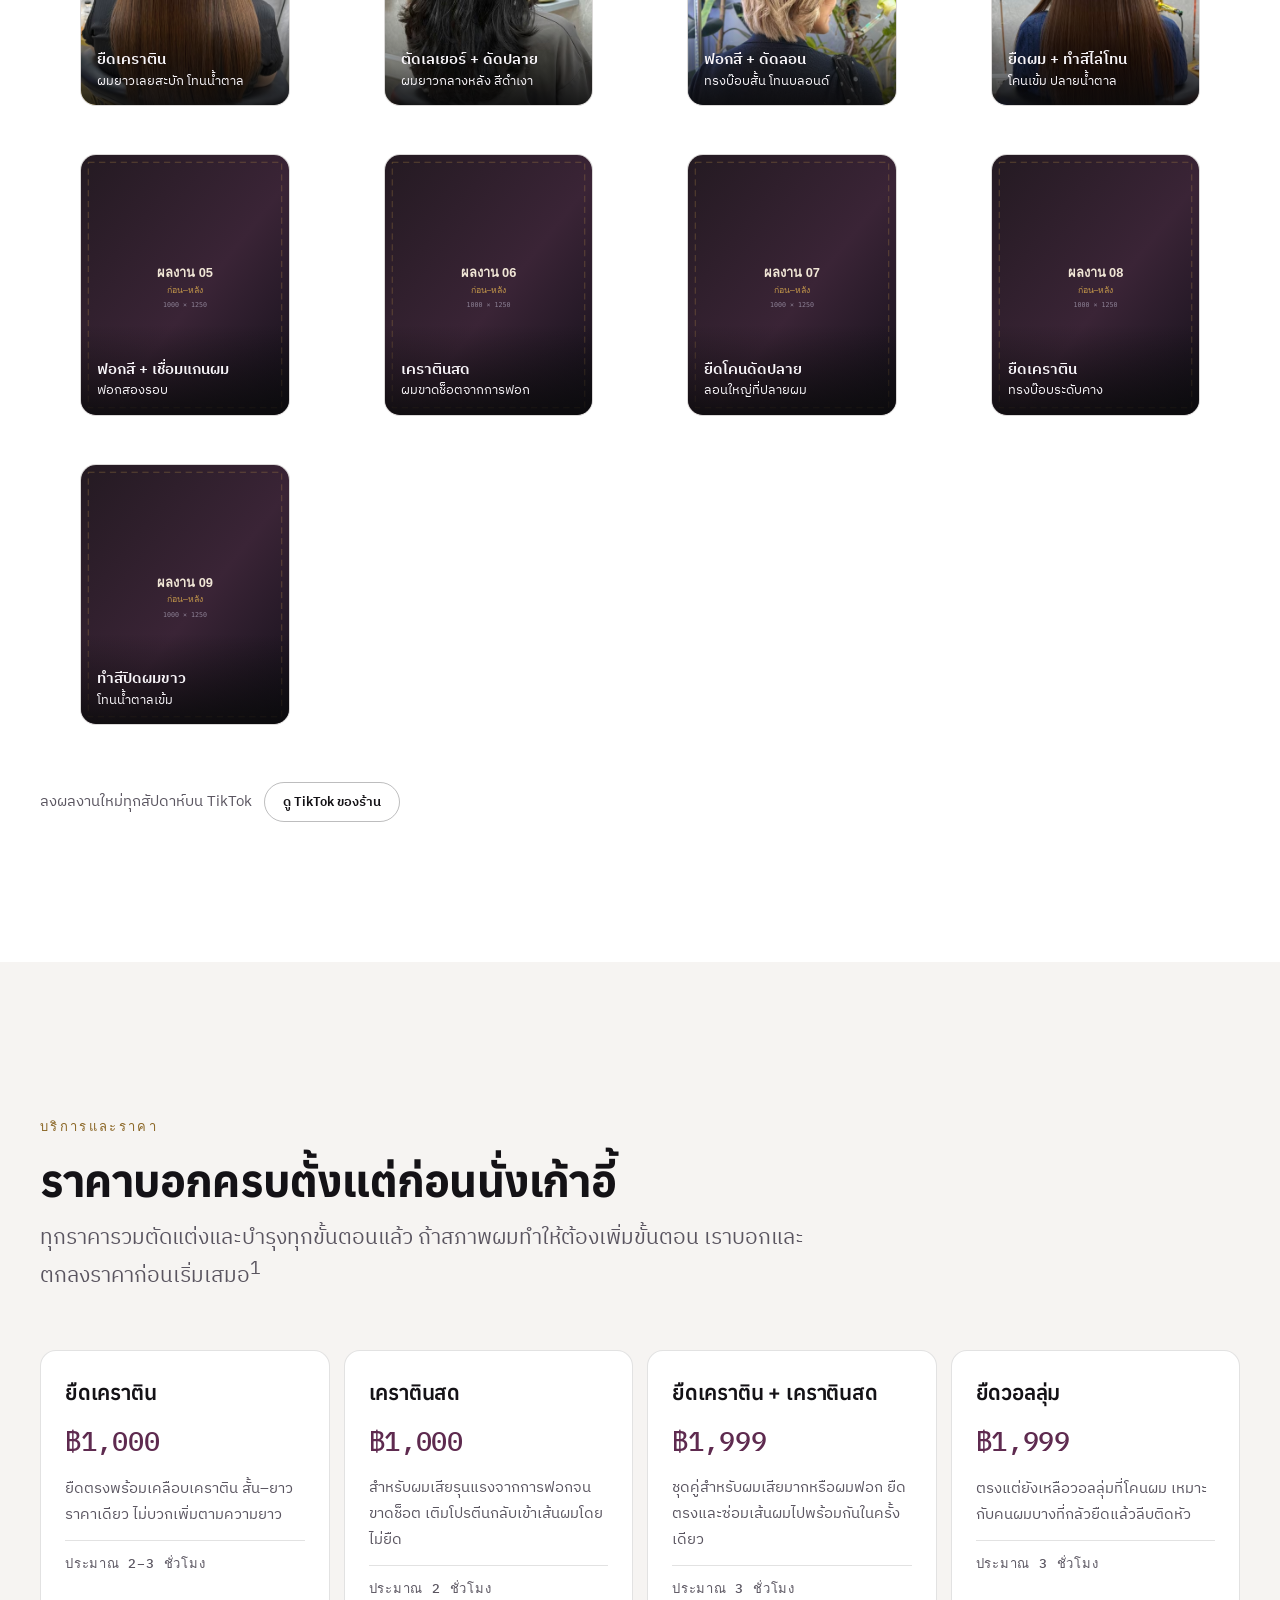
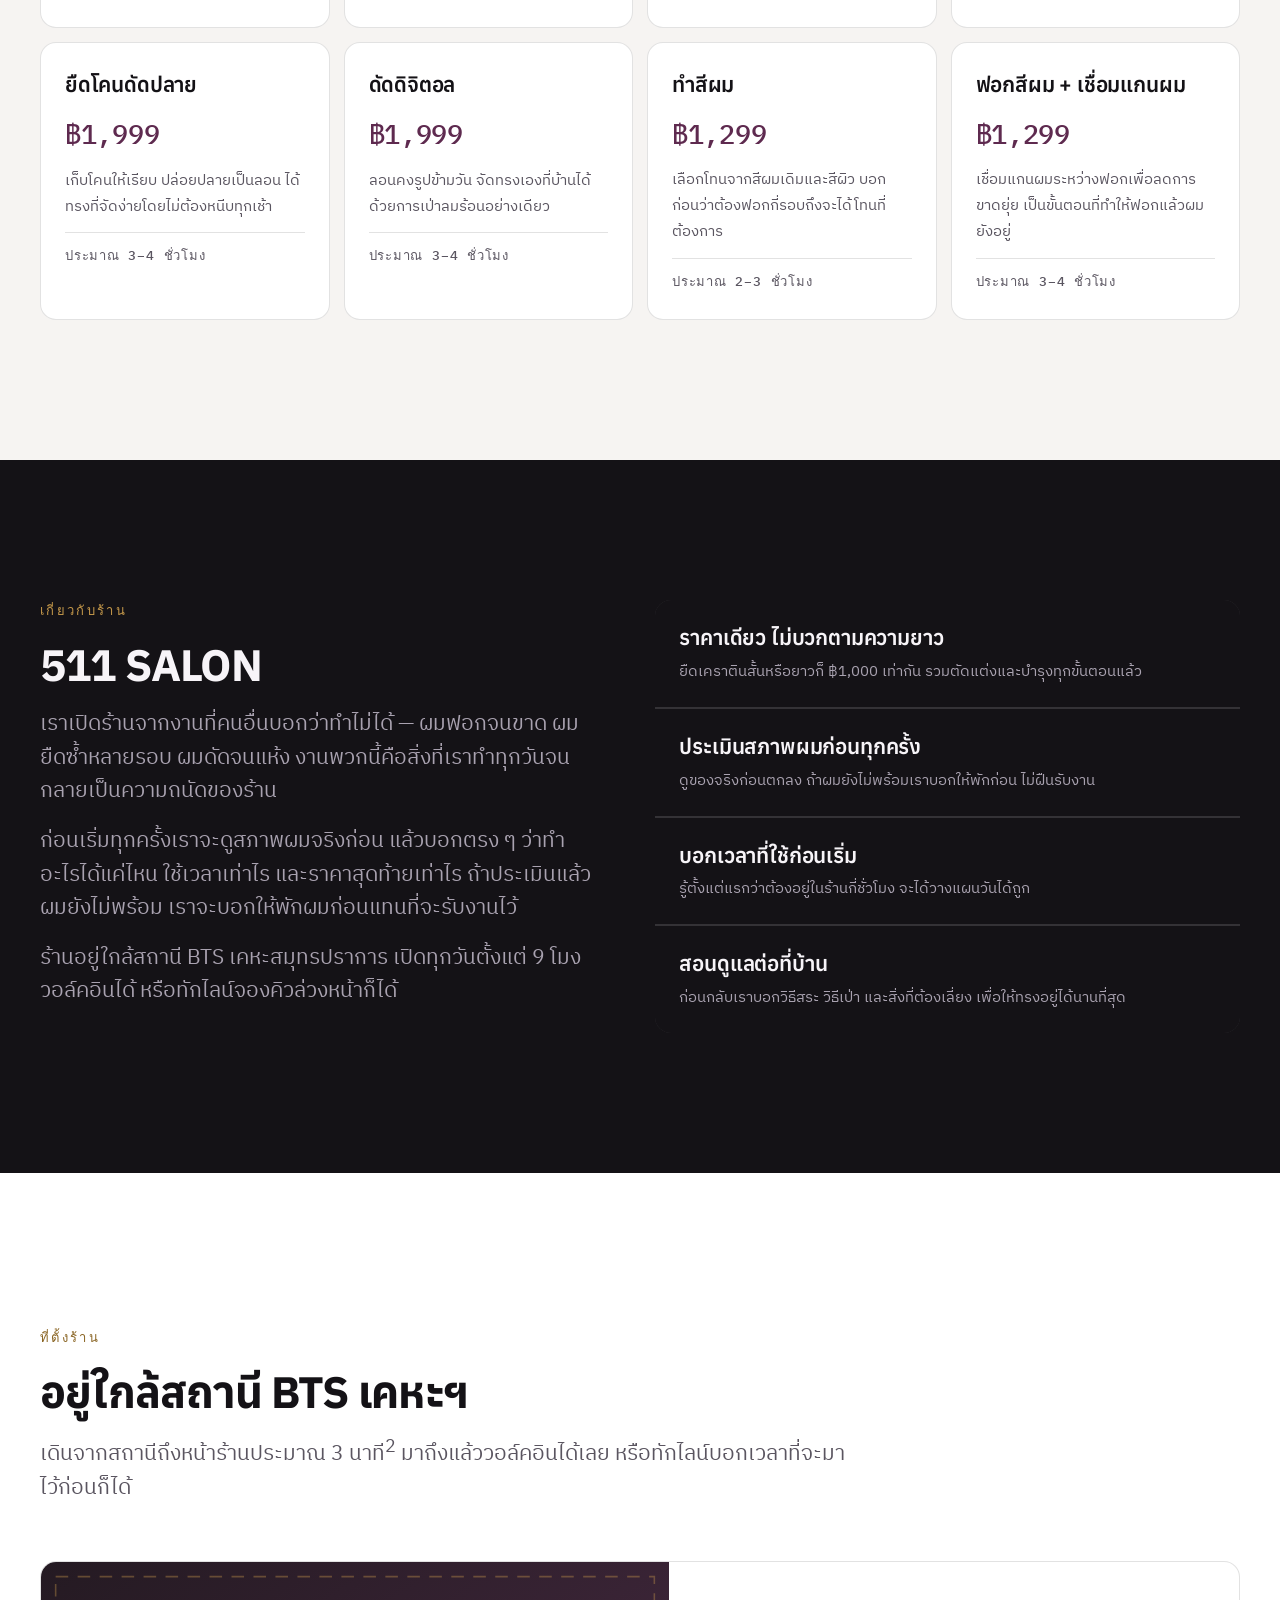
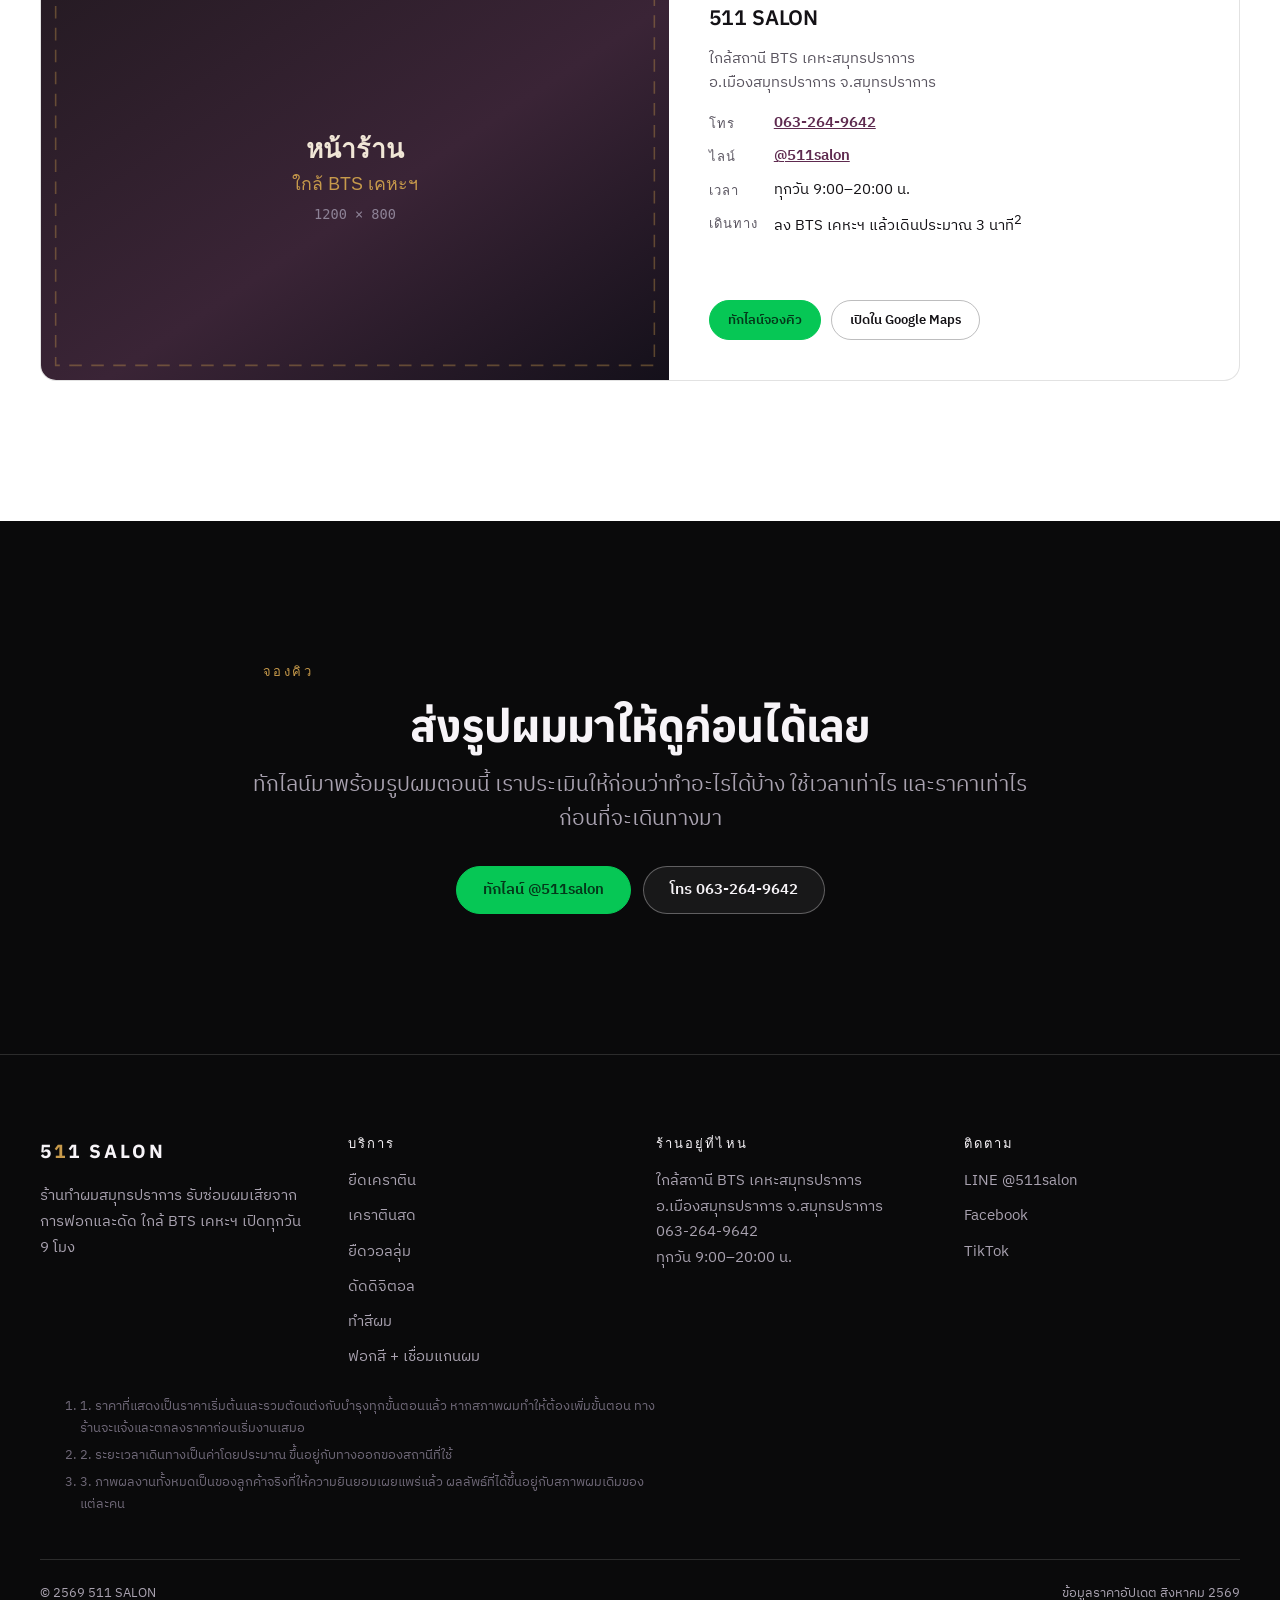
==== commit b8b86e48: "Put the first five real photos in, and rebuild the hero around them Every photo the shop shoots is a" ====
--- a/511salon/index.html
+++ b/511salon/index.html
@@ -37,7 +37,15 @@
 <link rel="preload" as="font" type="font/woff2" crossorigin href="assets/fonts/anuphan-var-thai.woff2">
 <link rel="preload" as="font" type="font/woff2" crossorigin href="assets/fonts/anuphan-var-latin.woff2">
 <link rel="preload" as="font" type="font/woff2" crossorigin href="assets/fonts/plex-thai-400-thai.woff2">
-<link rel="preload" as="image" href="assets/img/placeholder/hero.svg" fetchpriority="high">
+<link rel="preload" as="image" type="image/avif" fetchpriority="high"
+      media="(max-width: 860px)" imagesizes="100vw"
+      imagesrcset="assets/img/hero-portrait-480.avif 480w, assets/img/hero-portrait-960.avif 960w, assets/img/hero-portrait-1600.avif 1600w">
+<link rel="preload" as="image" type="image/avif" fetchpriority="high"
+      media="(min-width: 861px)" imagesizes="100vw"
+      imagesrcset="assets/img/hero-480.avif 480w, assets/img/hero-960.avif 960w, assets/img/hero-1600.avif 1600w">
+<link rel="preload" as="image" type="image/avif" fetchpriority="high"
+      media="(min-width: 861px)" imagesizes="100vw"
+      imagesrcset="assets/img/hero-480.avif 480w, assets/img/hero-960.avif 960w, assets/img/hero-1600.avif 1600w">
 <link rel="stylesheet" href="assets/css/main.css">
 
 <script type="application/ld+json">
@@ -133,8 +141,29 @@
 
 <!-- ═══ 01 · HERO ══════════════════════════════════════════════════════ -->
 <section class="hero" id="top">
-  <!-- TODO(ภาพ): แทนที่ด้วยภาพจริง 1800×1200 · ดูวิธีเปลี่ยนใน README.md -->
-  <img class="hero-img" src="assets/img/placeholder/hero.svg" alt="" width="1800" height="1200" fetchpriority="high">
+  <picture>
+    <source media="(max-width: 860px)" type="image/avif" sizes="100vw"
+            srcset="assets/img/hero-portrait-480.avif 480w,
+                    assets/img/hero-portrait-960.avif 960w,
+                    assets/img/hero-portrait-1600.avif 1600w">
+    <source media="(max-width: 860px)" type="image/webp" sizes="100vw"
+            srcset="assets/img/hero-portrait-480.webp 480w,
+                    assets/img/hero-portrait-960.webp 960w,
+                    assets/img/hero-portrait-1600.webp 1600w">
+    <source media="(max-width: 860px)" type="image/jpeg" sizes="100vw"
+            srcset="assets/img/hero-portrait-480.jpg 480w,
+                    assets/img/hero-portrait-960.jpg 960w,
+                    assets/img/hero-portrait-1600.jpg 1600w">
+    <source type="image/avif" sizes="46vw"
+            srcset="assets/img/hero-480.avif 480w,
+                    assets/img/hero-960.avif 960w,
+                    assets/img/hero-1600.avif 1600w">
+    <source type="image/webp" sizes="46vw"
+            srcset="assets/img/hero-480.webp 480w,
+                    assets/img/hero-960.webp 960w,
+                    assets/img/hero-1600.webp 1600w">
+    <img src="assets/img/hero-960.jpg" class="hero-img" alt="ลูกค้า 511 SALON ผมยาวสีดำ ตัดผมม้า ปลายดัดเป็นลอนใหญ่ ถ่ายที่หน้าร้าน" width="1800" height="1200" fetchpriority="high">
+  </picture>
   <div class="shell">
     <p class="eyebrow">511 SALON · สมุทรปราการ</p>
     <h1>ร้านทำผมสมุทรปราการ<br>ที่ซ่อมผมเสียได้จริง</h1>
@@ -249,24 +278,24 @@
 
     <div class="cmp-tabs" role="tablist" aria-label="เลือกเคสผลงาน">
       <button class="chip" type="button" role="tab" aria-selected="true" data-case
-              data-before="assets/img/placeholder/cmp-1-before.svg"
-              data-after="assets/img/placeholder/cmp-1-after.svg"
+              data-before="cmp-1-before"
+              data-after="cmp-1-after"
               data-alt-before="ผมฟอกแห้งชี้ฟูก่อนเข้าร้าน"
               data-alt-after="ผมเส้นเดียวกันหลังยืดเคราตินและทำเคราตินสด ตรงเงาเรียบ"
               data-title="ผมฟอกแห้งชี้ฟู → ตรงเงาในวันเดียว"
               data-desc="ผมผ่านการฟอกมาสองรอบ ปลายแห้งจนหวีสะดุด เลือกยืดเคราตินคู่กับเคราตินสดเพื่อเติมโปรตีนไปพร้อมกัน"
               data-service="ยืดเคราติน + เคราตินสด" data-time="ประมาณ 3 ชั่วโมง" data-price="฿1,999">เคส 1 · ผมฟอก</button>
       <button class="chip" type="button" role="tab" aria-selected="false" data-case
-              data-before="assets/img/placeholder/cmp-2-before.svg"
-              data-after="assets/img/placeholder/cmp-2-after.svg"
+              data-before="cmp-2-before"
+              data-after="cmp-2-after"
               data-alt-before="ผมดัดเก่าที่ปลายแตกและทรงเสียก่อนแก้"
               data-alt-after="ผมหลังยืดวอลลุ่ม โคนพองปลายตรงเป็นระเบียบ"
               data-title="ดัดเก่าปลายแตก → ตรงแต่ไม่ลีบ"
               data-desc="ลอนเก่าคลายไม่เท่ากันจนทรงเสีย ใช้ยืดวอลลุ่มเพื่อเก็บทรงโดยยังเหลือวอลลุ่มที่โคน ไม่ให้แบนติดหัว"
               data-service="ยืดวอลลุ่ม" data-time="ประมาณ 3 ชั่วโมง" data-price="฿1,999">เคส 2 · ดัดเก่า</button>
       <button class="chip" type="button" role="tab" aria-selected="false" data-case
-              data-before="assets/img/placeholder/cmp-3-before.svg"
-              data-after="assets/img/placeholder/cmp-3-after.svg"
+              data-before="cmp-3-before"
+              data-after="cmp-3-after"
               data-alt-before="ผมย้อมที่สีตกกลายเป็นโทนส้ม"
               data-alt-after="ผมหลังฟอกและเชื่อมแกนผม ได้โทนน้ำตาลหม่นสม่ำเสมอ"
               data-title="สีตกเป็นส้ม → น้ำตาลหม่นเสมอกัน"
@@ -317,20 +346,60 @@
 
     <div class="grid-work">
       <figure class="work reveal" data-tags="straighten repair">
-        <img src="assets/img/placeholder/work-01.svg" alt="ผมยาวประบ่าหลังยืดเคราติน ตรงเงาไม่ลีบติดหนังศีรษะ" width="1000" height="1250" loading="lazy" decoding="async">
-        <figcaption><b>ยืดเคราติน</b>ผมฟอกประบ่า</figcaption>
-      </figure>
-      <figure class="work reveal reveal-d1" data-tags="straighten">
-        <img src="assets/img/placeholder/work-02.svg" alt="ผมยาวหลังยืดวอลลุ่ม โคนผมยังพองปลายตรง" width="1000" height="1250" loading="lazy" decoding="async">
-        <figcaption><b>ยืดวอลลุ่ม</b>ผมยาวเลยสะบัก</figcaption>
-      </figure>
-      <figure class="work reveal reveal-d2" data-tags="perm">
-        <img src="assets/img/placeholder/work-03.svg" alt="ลอนผมจากการดัดดิจิตอล ลอนกลางถึงปลายเป็นระเบียบ" width="1000" height="1250" loading="lazy" decoding="async">
-        <figcaption><b>ดัดดิจิตอล</b>ลอนกลาง–ปลาย</figcaption>
-      </figure>
-      <figure class="work reveal" data-tags="color">
-        <img src="assets/img/placeholder/work-04.svg" alt="ผมย้อมโทนน้ำตาลประกายหม่นทั้งหัว" width="1000" height="1250" loading="lazy" decoding="async">
-        <figcaption><b>ทำสีผม</b>โทนน้ำตาลประกายหม่น</figcaption>
+        <picture>
+          <source type="image/avif" sizes="(max-width:860px) 88vw, 25vw"
+                  srcset="assets/img/work-01-480.avif 480w,
+                          assets/img/work-01-960.avif 960w,
+                          assets/img/work-01-1600.avif 1600w">
+          <source type="image/webp" sizes="(max-width:860px) 88vw, 25vw"
+                  srcset="assets/img/work-01-480.webp 480w,
+                          assets/img/work-01-960.webp 960w,
+                          assets/img/work-01-1600.webp 1600w">
+          <img src="assets/img/work-01-960.jpg" alt="ผมยาวเลยสะบักโทนน้ำตาลหลังยืดเคราติน ตรงเงาเป็นเส้นเดียวกันตั้งแต่โคนถึงปลาย" width="1000" height="1250" loading="lazy" decoding="async">
+        </picture>
+        <figcaption><b>ยืดเคราติน</b>ผมยาวเลยสะบัก โทนน้ำตาล</figcaption>
+      </figure>
+      <figure class="work reveal reveal-d1" data-tags="perm">
+        <picture>
+          <source type="image/avif" sizes="(max-width:860px) 88vw, 25vw"
+                  srcset="assets/img/work-02-480.avif 480w,
+                          assets/img/work-02-960.avif 960w,
+                          assets/img/work-02-1600.avif 1600w">
+          <source type="image/webp" sizes="(max-width:860px) 88vw, 25vw"
+                  srcset="assets/img/work-02-480.webp 480w,
+                          assets/img/work-02-960.webp 960w,
+                          assets/img/work-02-1600.webp 1600w">
+          <img src="assets/img/work-02-960.jpg" alt="ผมดำยาวกลางหลังตัดเลเยอร์ ปลายดัดเป็นวอลลุ่มพลิ้วทั้งสองข้าง" width="1000" height="1250" loading="lazy" decoding="async">
+        </picture>
+        <figcaption><b>ตัดเลเยอร์ + ดัดปลาย</b>ผมยาวกลางหลัง สีดำเงา</figcaption>
+      </figure>
+      <figure class="work reveal reveal-d2" data-tags="color perm">
+        <picture>
+          <source type="image/avif" sizes="(max-width:860px) 88vw, 25vw"
+                  srcset="assets/img/work-03-480.avif 480w,
+                          assets/img/work-03-960.avif 960w,
+                          assets/img/work-03-1600.avif 1600w">
+          <source type="image/webp" sizes="(max-width:860px) 88vw, 25vw"
+                  srcset="assets/img/work-03-480.webp 480w,
+                          assets/img/work-03-960.webp 960w,
+                          assets/img/work-03-1600.webp 1600w">
+          <img src="assets/img/work-03-960.jpg" alt="ผมทรงบ๊อบสั้นฟอกเป็นโทนบลอนด์ ปลายดัดเป็นลอนหลวม" width="1000" height="1250" loading="lazy" decoding="async">
+        </picture>
+        <figcaption><b>ฟอกสี + ดัดลอน</b>ทรงบ๊อบสั้น โทนบลอนด์</figcaption>
+      </figure>
+      <figure class="work reveal" data-tags="straighten color">
+        <picture>
+          <source type="image/avif" sizes="(max-width:860px) 88vw, 25vw"
+                  srcset="assets/img/work-04-480.avif 480w,
+                          assets/img/work-04-960.avif 960w,
+                          assets/img/work-04-1600.avif 1600w">
+          <source type="image/webp" sizes="(max-width:860px) 88vw, 25vw"
+                  srcset="assets/img/work-04-480.webp 480w,
+                          assets/img/work-04-960.webp 960w,
+                          assets/img/work-04-1600.webp 1600w">
+          <img src="assets/img/work-04-960.jpg" alt="ผมยาวตรงเงา ไล่โทนจากโคนสีเข้มไปปลายสีน้ำตาล" width="1000" height="1250" loading="lazy" decoding="async">
+        </picture>
+        <figcaption><b>ยืดผม + ทำสีไล่โทน</b>โคนเข้ม ปลายน้ำตาล</figcaption>
       </figure>
       <figure class="work reveal reveal-d1" data-tags="color repair">
         <img src="assets/img/placeholder/work-05.svg" alt="ผมหลังฟอกสีพร้อมเชื่อมแกนผม ปลายผมยังไม่ขาดยุ่ย" width="1000" height="1250" loading="lazy" decoding="async">
--- a/511salon/assets/css/main.css
+++ b/511salon/assets/css/main.css
@@ -86,6 +86,9 @@
   -webkit-font-smoothing:antialiased;overflow-x:hidden;
 }
 img,svg,video{display:block;max-width:100%;height:auto}
+/* <picture> เป็นแค่ตัวห่อสำหรับเลือกไฟล์ ห้ามให้มันกลายเป็นกล่องในเลย์เอาต์
+   ไม่งั้น .hero-img ที่วางแบบ absolute และ grid ที่นับ img เป็นลูก จะเพี้ยน */
+picture{display:contents}
 a{color:inherit}
 button{font:inherit;color:inherit}
 :focus-visible{outline:3px solid var(--gold);outline-offset:3px;border-radius:4px}
@@ -154,12 +157,17 @@
 .sechead p{margin-top:14px}
 
 /* ---------- hero --------------------------------------------------------- */
-.hero{position:relative;min-height:100svh;display:flex;align-items:flex-end;
-  background:var(--obsidian);color:var(--snow);overflow:hidden;isolation:isolate}
-.hero-img{position:absolute;inset:0;width:100%;height:100%;object-fit:cover;z-index:-2}
-.hero::after{content:"";position:absolute;inset:0;z-index:-1;
-  background:linear-gradient(180deg,rgba(10,10,11,.74) 0%,rgba(10,10,11,.42) 30%,rgba(10,10,11,.88) 70%,var(--obsidian) 100%)}
-.hero .shell{padding-block:clamp(48px,10vh,120px) clamp(56px,9vh,96px)}
+/* ภาพถ่ายของร้านเป็นแนวตั้ง 9:16 ทั้งหมด (ถ่ายจากมือถือ) ถ้าวางเป็นภาพเต็มจอแล้ว
+   พิมพ์ตัวอักษรทับ พาดหัวจะพาดกลางใบหน้าพอดีทั้งบนมือถือและเดสก์ท็อป
+   จึงให้ภาพกับตัวอักษรอยู่คนละที่: มือถือภาพอยู่บน ตัวอักษรอยู่ล่าง
+   เดสก์ท็อปภาพอยู่ครึ่งขวา ตัวอักษรอยู่ครึ่งซ้าย ขอบภาพไล่จางเข้าพื้นมืดด้วย mask
+   (ถ้าใช้ม่านสีทับแทน จะเห็นเป็นรอยต่อคมตรงขอบภาพ) */
+.hero{position:relative;min-height:100svh;display:grid;grid-template-rows:auto 1fr;
+  background:var(--obsidian);color:var(--snow);overflow:hidden}
+.hero-img{width:100%;height:min(36svh,330px);object-fit:cover;object-position:50% 16%;
+  -webkit-mask-image:linear-gradient(180deg,#000 58%,transparent);
+  mask-image:linear-gradient(180deg,#000 58%,transparent)}
+.hero .shell{align-self:end;padding-block:0 clamp(44px,8vh,84px)}
 .hero h1{max-width:20ch}
 .hero .eyebrow{color:var(--gold)}
 .hero-price{font-family:var(--f-display);font-weight:600;font-size:var(--t-xl);
@@ -171,6 +179,29 @@
 .hero-meta span{border:1px solid rgba(247,244,248,.24);border-radius:var(--r-pill);
   padding:4px 13px;background:rgba(10,10,11,.35)}
 .hero-cta{display:flex;flex-wrap:wrap;gap:12px;margin-top:34px}
+
+/* จอเตี้ย (iPhone SE และรุ่นเล็ก) ปุ่มจองจะตกไปใต้ขอบจอ ย่อภาพกับตัวอักษรลงให้พอดี */
+@media (max-width:860px) and (max-height:730px){
+  .hero-img{height:min(27svh,210px)}
+  .hero h1{font-size:37px}
+  .hero-price{font-size:var(--t-md);margin-top:14px}
+  .hero-meta{margin-top:14px}
+  .hero-cta{margin-top:20px}
+  .hero .shell{padding-bottom:32px}
+}
+
+@media (min-width:861px){
+  .hero{grid-template-rows:1fr;align-items:center;min-height:min(100svh,880px)}
+  .hero-img{grid-area:1/1;justify-self:end;width:min(46vw,700px);height:100%;
+    object-position:50% 16%;
+    -webkit-mask-image:linear-gradient(90deg,transparent,#000 26%);
+    mask-image:linear-gradient(90deg,transparent,#000 26%)}
+  .hero .shell{grid-area:1/1;align-self:center;padding-block:0;z-index:1}
+  .hero .shell>*{max-width:min(620px,44vw)}
+  .hero h1{font-size:clamp(40px,4.4vw,62px);max-width:16ch}
+  .hero-price{font-size:var(--t-lg);max-width:30ch}
+}
+
 .scrollcue{position:absolute;left:50%;bottom:20px;translate:-50% 0;
   font-family:var(--f-mono);font-size:11px;letter-spacing:.2em;color:var(--snow-2);
   text-transform:uppercase;animation:bob 2.6s ease-in-out infinite}
